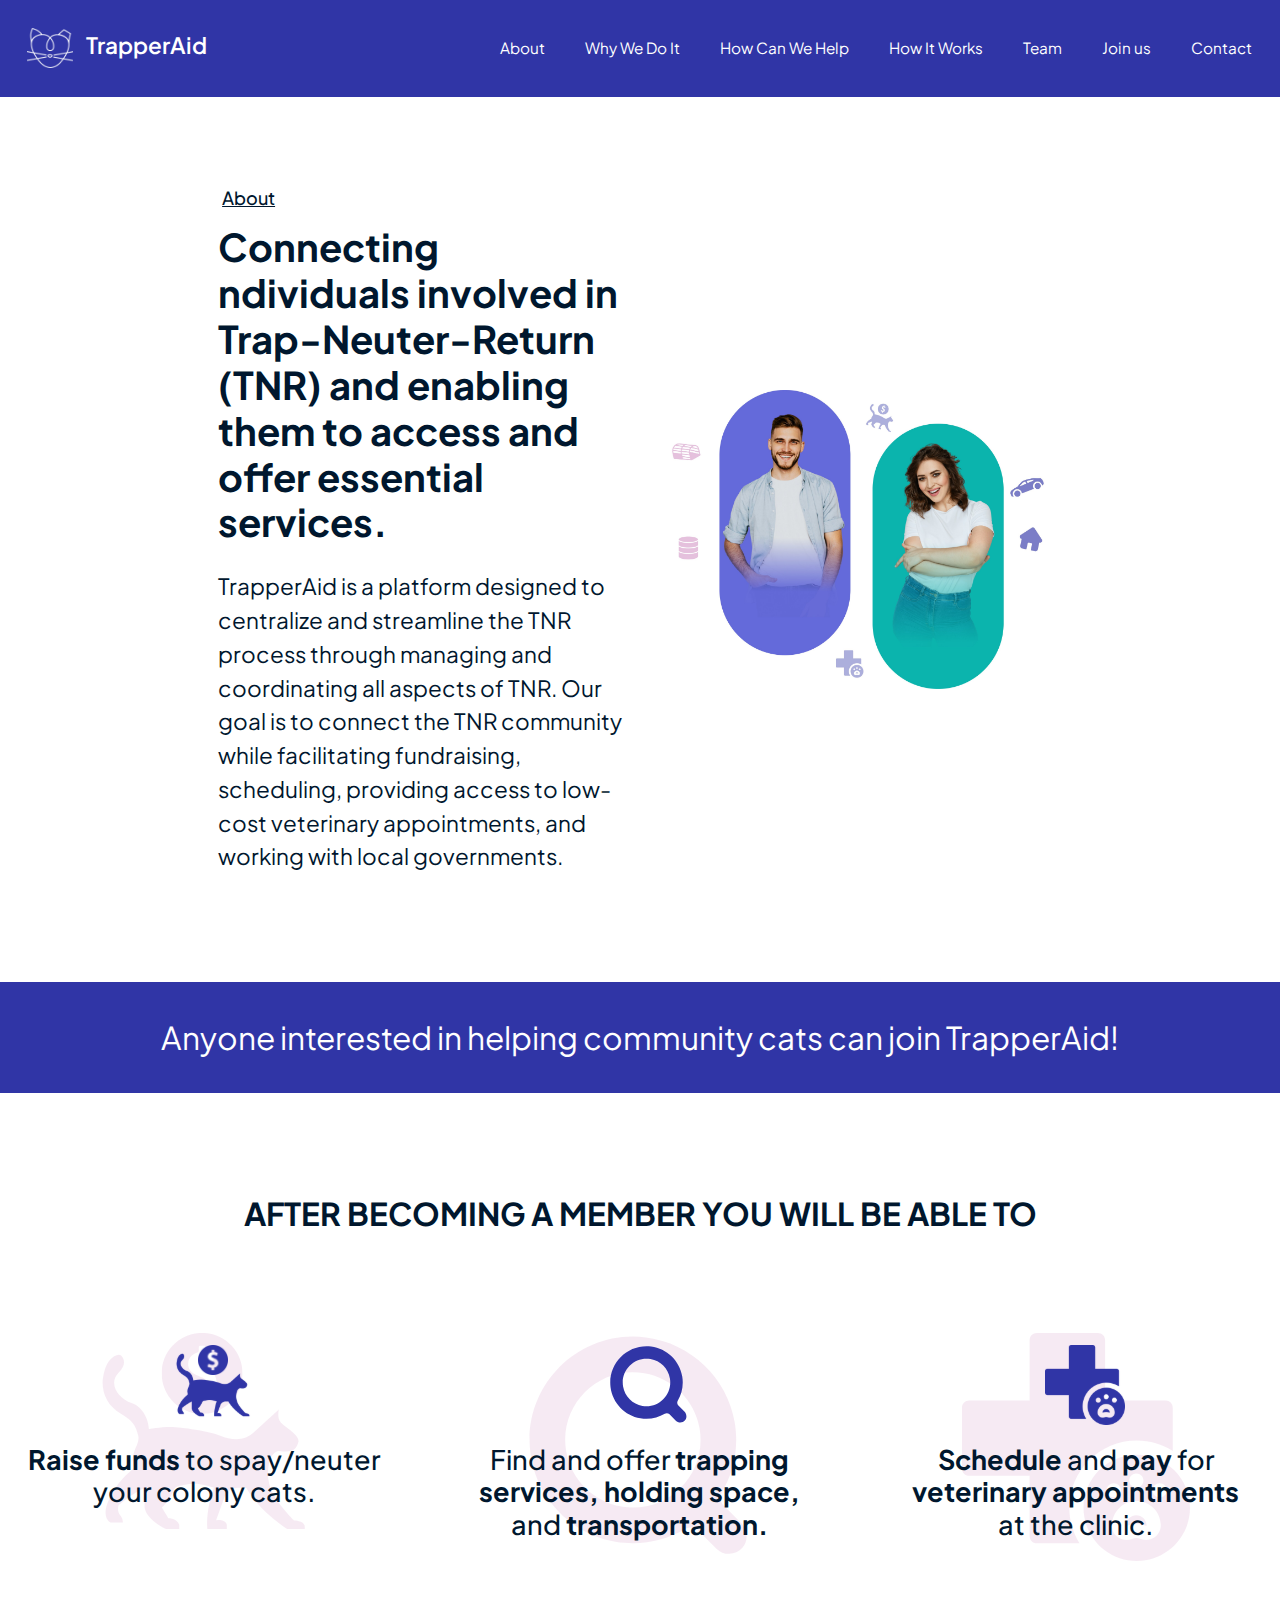
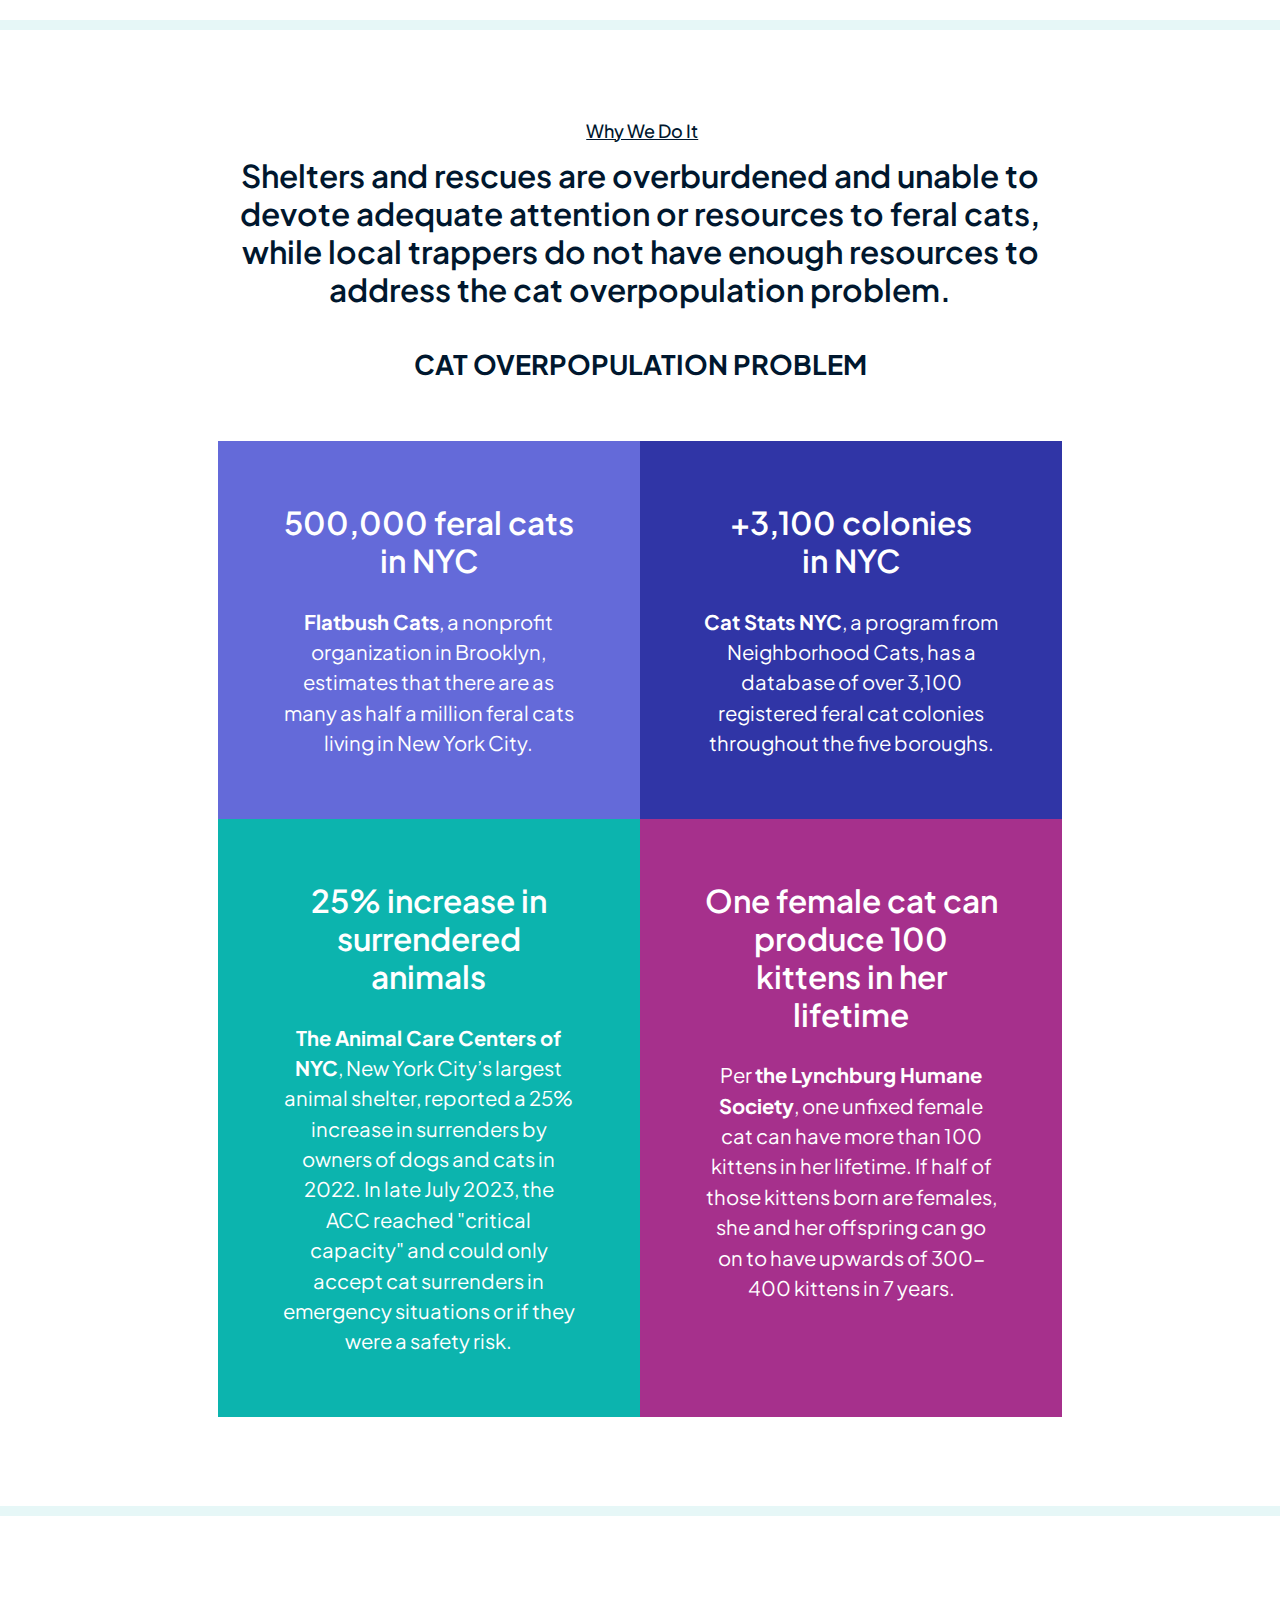
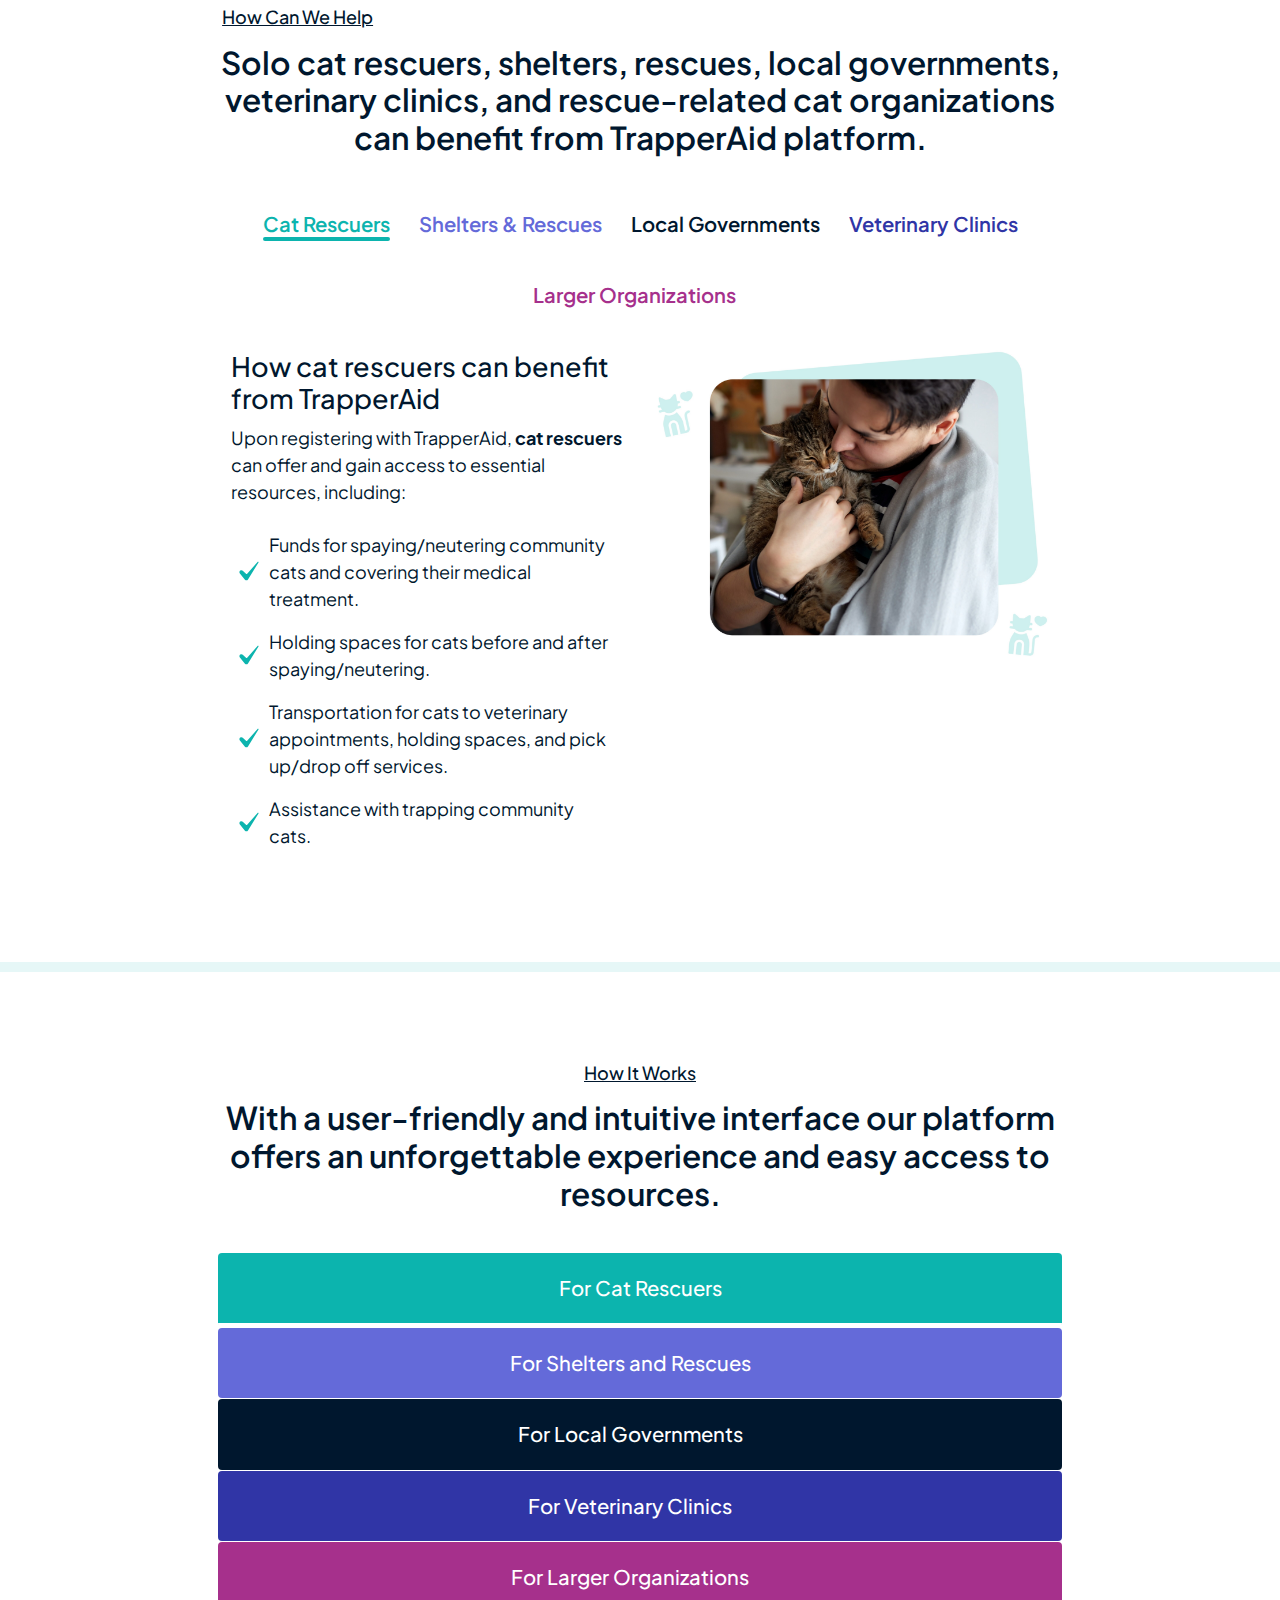
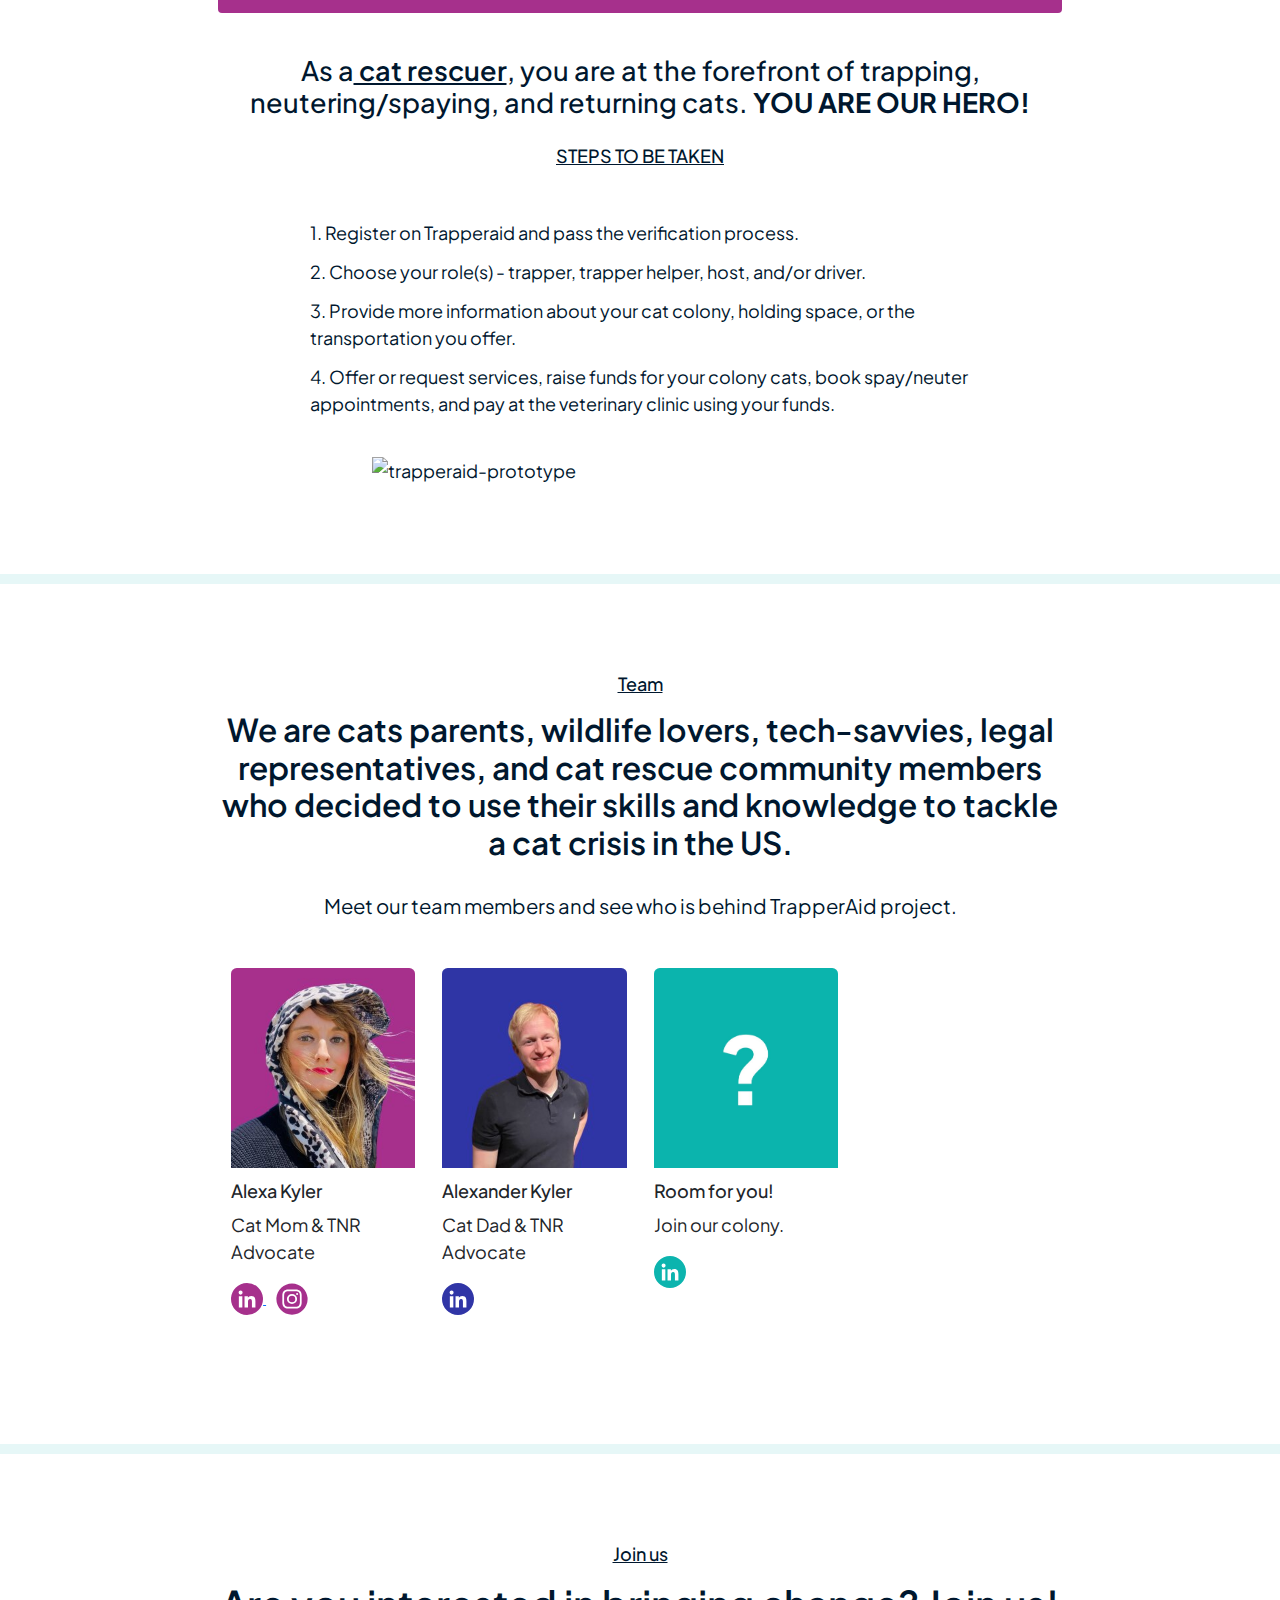
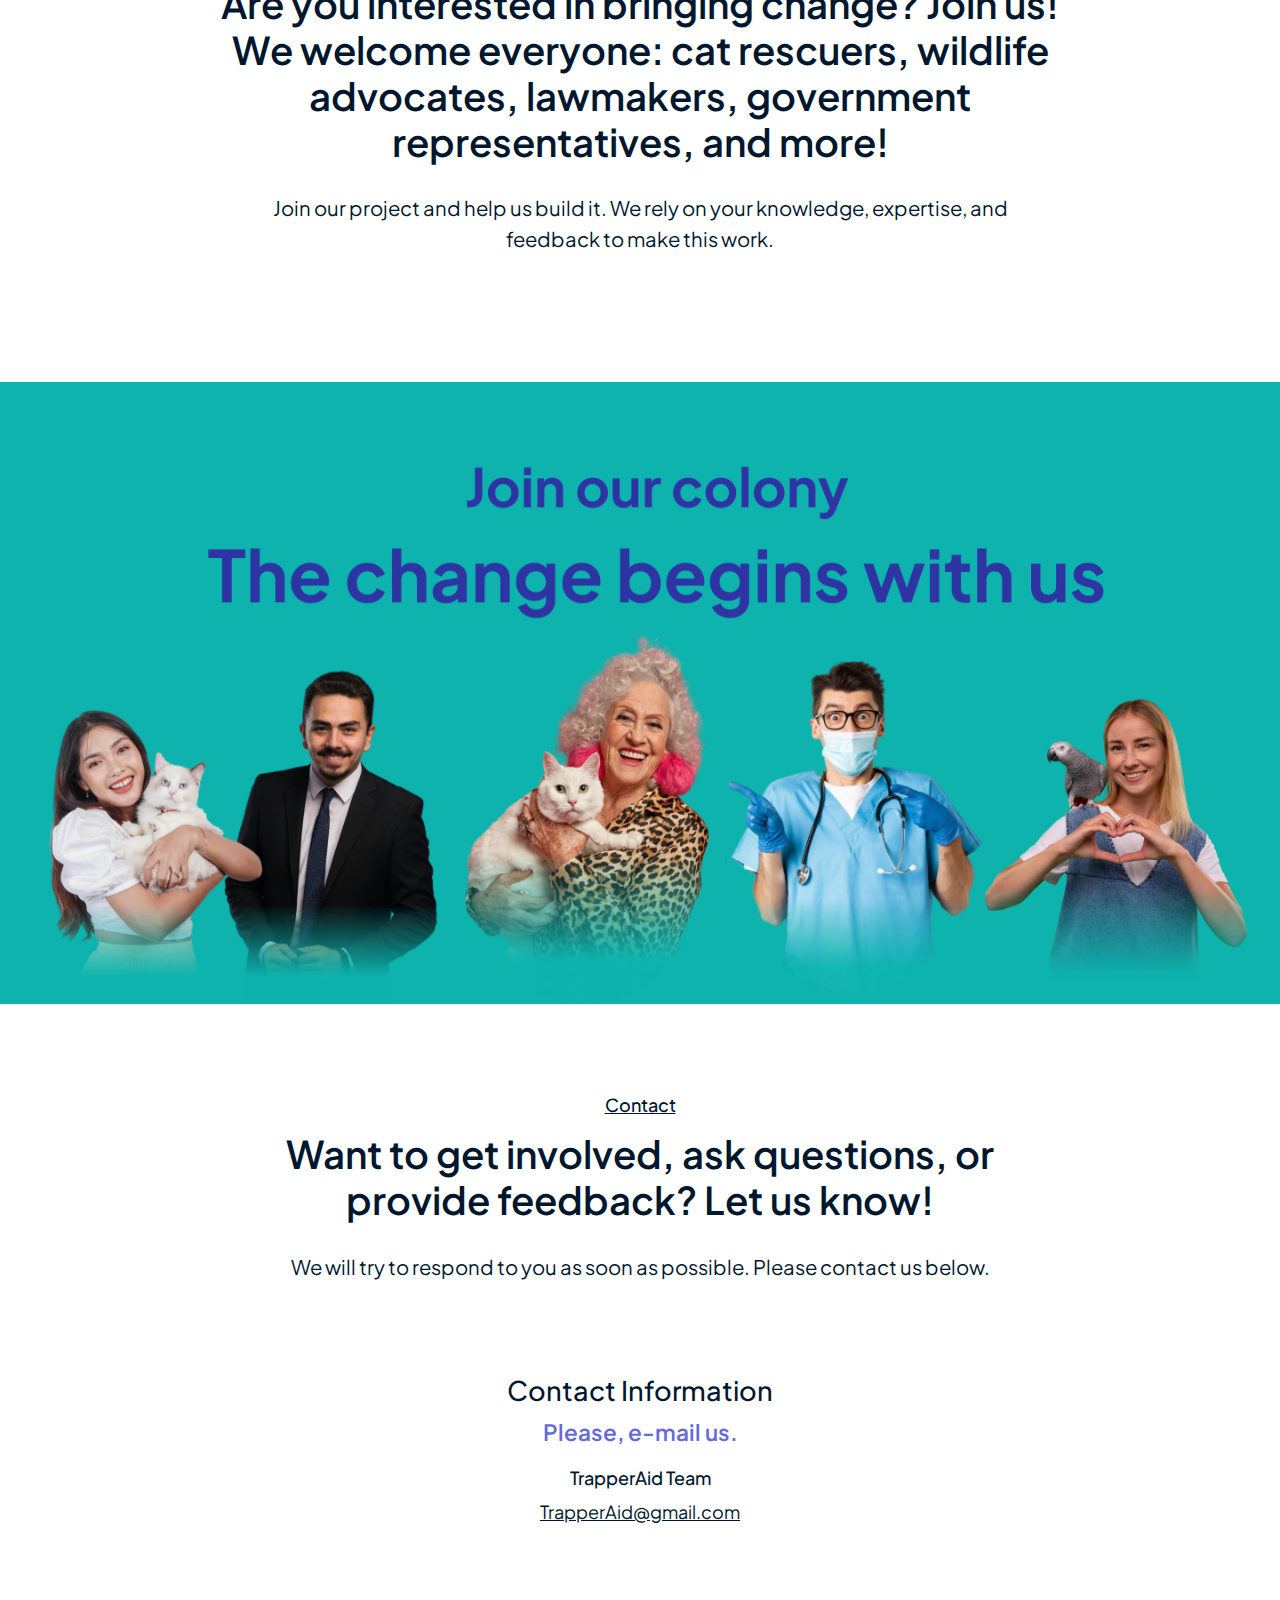
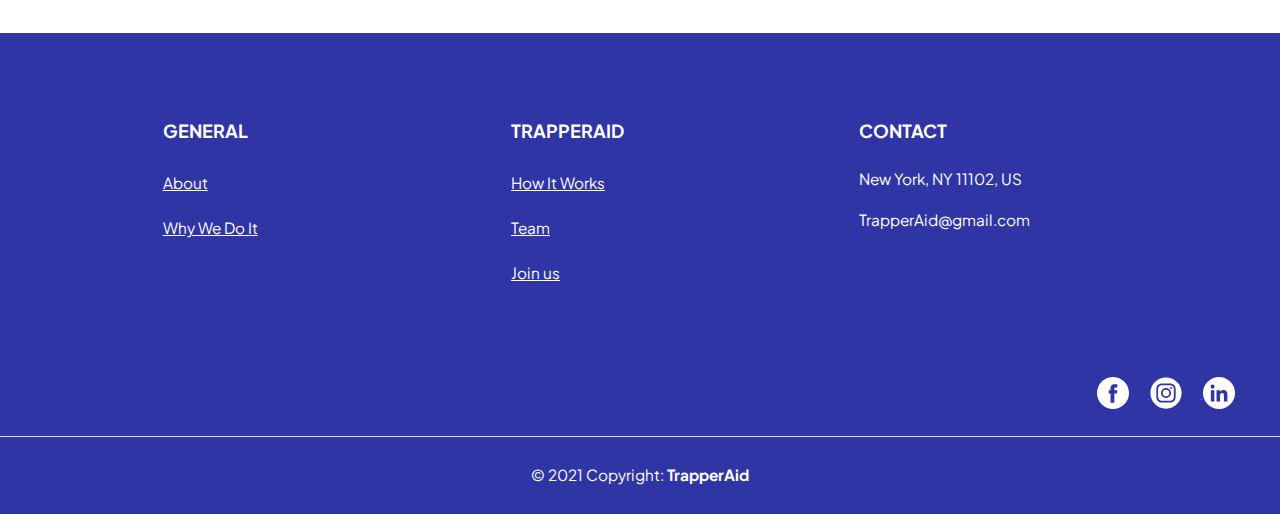
==== index.html @ ed0ba55f "changes to headings, colors, and svg icons for SEO and accessibility purposes" ====
<!doctype html>
<html lang="en">
  <head>
    <!-- Meta Charset -->
    <meta charset="UTF-8">
    <!-- Viewport Meta for Responsive Design -->
    <meta name="viewport" content="width=device-width, initial-scale=1.0">
    <!-- SEO Meta Tags -->
    <meta name="description" content="TrapperAid is a platform that connects TNR (Trap-Neuter-Return) community members—shelters, rescues, cat rescuers, and organizations—offering essential services like fundraising for cat colonies, providing holding spaces, transport, and scheduling low-cost spay/neuter appointments. Join TrapperAid to help reduce cat overpopulation and support community cats in your area.">
    <!-- Example Meta Description -->
    <meta name="description" content="Learn about TNR (Trap-Neuter-Return) efforts, how TrapperAid can prevent feral cat overpopulation, providing access to critical resources: funds, holding spaces, transport, an opportunity to schedule low-cost spay/neuter appointment, connecting all TNR community together.">
    <!-- Author Meta Tag -->
    <meta name="author" content="TrapperAid">
    <!-- Open Graph Tags for Social Media Sharing -->
    <meta property="og:title" content="TrapperAid - Connecting individuals involved in Trap-Neuter-Return(TNR) and enabling them to access and offer essential services.">
    <meta property="og:description" content="TrapperAid platform promotional website">
    <meta property="og:image" content="https://catcrisispossiblesolution.com/trapperaid-logo-name.png">
    <meta property="og:url" content="https://catcrisispossiblesolution.com/">
    <meta property="og:type" content="website">
    <!-- Twitter Card Tags for Social Media -->
    <meta name="twitter:card" content="summary_large_image">
    <meta name="twitter:title" content="TrapperAid">
    <meta name="twitter:description" content="TrapperAid is a platform that connects TNR (Trap-Neuter-Return) community members—shelters, rescues, cat rescuers, and organizations—offering essential services like fundraising for cat colonies, providing holding spaces, transport, and scheduling low-cost spay/neuter appointments. Join TrapperAid to help reduce cat overpopulation and support community cats in your area.">
    <meta name="twitter:image" content="https://catcrisispossiblesolution.com/trapperaid-logo-name.png">
    <meta name="twitter:site" content="@YourTwitterHandle">
    <!-- Canonical URL for SEO -->
    <link rel="canonical" href="https://catcrisispossiblesolution.com">
    <!-- Favicon -->
    <link rel="icon" href="https://example.com/favicon.ico" type="image/x-icon">
    <!-- Title of the Webpage -->
    <title>TrapperAid: fundraising, holding spaces, transport, and low-cost spay/neuter appointments for community cats in your area. </title>
    <!-- Additional SEO enhancements -->
    <meta name="robots" content="index, follow"> <!-- Instruct search engines to index the page -->
    <meta http-equiv="X-UA-Compatible" content="IE=edge"> <!-- Compatibility for Internet Explorer -->
    <link rel="preconnect" href="https://fonts.googleapis.com">
    <link rel="preconnect" href="https://fonts.gstatic.com" crossorigin>
    <link href="https://fonts.googleapis.com/css2?family=Plus+Jakarta+Sans:ital,wght@0,200..800;1,200..800&display=swap" rel="stylesheet">
    <link href="https://cdn.jsdelivr.net/npm/bootstrap@5.3.3/dist/css/bootstrap.min.css" rel="stylesheet" integrity="sha384-QWTKZyjpPEjISv5WaRU9OFeRpok6YctnYmDr5pNlyT2bRjXh0JMhjY6hW+ALEwIH" crossorigin="anonymous">
    <!-- Font Awesome 6 CSS -->
    <link rel="stylesheet" href="https://cdnjs.cloudflare.com/ajax/libs/font-awesome/6.4.0/css/all.min.css" integrity="sha512-7c61L5pUtT6mEaB2eMo4NYlDzLqaRtM/EGgVrWbREI7AaDh4VoH9X2ZpA1hf7H/K7Qtnwop/8HYejVVuFbbM8A==" crossorigin="anonymous" referrerpolicy="no-referrer" />
    <link rel="stylesheet" href="css/styles.css">
    <link rel="stylesheet" href="css/colors.css">
    <!-- Structured Data Markup (Schema.org) for SEO -->
    <script type="application/ld+json">
        {
          "@context": "https://schema.org",
          "@type": "WebPage",
          "name": "TrapperAid",
          "description": "TrapperAid connects members of the TNR (Trap-Neuter-Return) community, including shelters, rescues, and cat rescuers, providing essential resources like fundraising for cat colonies, holding spaces, transport, and scheduling low-cost spay/neuter appointments.",
          "url": "https://catcrisispossiblesolution.com",
          "author": {
            "@type": "Person",
            "name": "Alexa Kyler"
          }
        }
    </script>
    <style>
      /* Hide all content sections by default */
      .content-section {
        display: none;
      }
      /* Show only the active content section */
      .content-section.active {
        display: block;
      }
    </style>
    <style>
      .responsive-img {
        width: 100%; /* Ensure image is responsive */
        height: auto; /* Maintain aspect ratio */
        margin-top: 32px;
      }
      .full-width-img {
      width: 100vw; /* Full width of the viewport */
      height: auto; /* Maintain aspect ratio */
    }
      /* TEAM */
      .card-img-top {
      height: 200px; /* Adjust as needed */
      object-fit: cover; /* Maintain aspect ratio */
    }
      .social-icons a {
      margin-right: 10px;
    }
    .full-width-img {
      width: 100%;
      height: auto;
    }
    .custom-full-width {
      width: 100%;
      max-width: 100%; /* Override Bootstrap's max-width */
      padding-left: 0; /* Optional: Remove left padding */
      padding-right: 0; /* Optional: Remove right padding */
    }
    </style>
  </head>
  <body>
    <!------------------------------------------------------->   
    <!-- NAVIGATION -->
    <nav class="navbar navbar-expand-lg bg-body-tertiary navbar-dark custom-navbar" style="background-color: #e3f2fd;">
      <div class="container-fluid">
        <a class="navbar-brand" href="https://catcrisispossiblesolution.com">
          <img src="images/logo.png" alt="Logo" width="46" height="40" class="d-inline-block align-text-center ms-4 me-2">
          TrapperAid
        </a>
        <button class="navbar-toggler me-3" type="button"style="background-color: none; border: none;" data-bs-toggle="collapse" data-bs-target="#navbarNav" aria-controls="navbarNav" aria-expanded="false" aria-label="Toggle navigation">
          <span class="navbar-toggler-icon"></span>
        </button>
        <div class="collapse navbar-collapse" id="navbarNav">
          <ul class="navbar-nav ms-auto">
            <li class="nav-item">
              <a class="nav-link active"  aria-current="page" href="#section1">About</a>
            </li>
            <li class="nav-item">
              <a class="nav-link" href="#section2">Why We Do It</a>
            </li>
            <li class="nav-item">
              <a class="nav-link" href="#section3">How Can We Help</a>
            </li>
            <li class="nav-item">
              <a class="nav-link" href="#section4">How It Works</a>
            </li>
            <li class="nav-item">
              <a class="nav-link" href="#section5">Team</a>
            </li>
            <li class="nav-item">
              <a class="nav-link" href="#section6">Join us</a>
            </li>
            <li class="nav-item">
              <a class="nav-link" href="#section7">Contact</a>
            </li>
          </ul>
        </div>
      </div>
    </nav>

<!------------------------------------------------------->   
<!-- ABOUT -->
<section id="section1">
  <div class="container-fluid">
    <div class="row">
      <div class="col-md-6">
        <div class="container-about">
          <h2 style="margin-bottom: 16px; text-decoration: underline;" class="ms-1">About</h2> <!-- Changed from p to h2 -->
          <h1>Connecting ndividuals involved in Trap-Neuter-Return (TNR) and enabling them to access and offer essential services.</h1>
          <p class="body-large" style="padding: 16px 0px 0px 0px;">
            TrapperAid is a platform designed to centralize and streamline the TNR process through managing and coordinating all aspects of TNR. Our goal is to connect the TNR community while facilitating fundraising, scheduling, providing access to low-cost veterinary appointments, and working with local governments.
          </p>
        </div>
      </div>
      <!-- column hidden on mobile (screen width < 768px) -->
      <div class="col-md-6 d-flex justify-content-center align-items-center">
        <div class="container">
          <img src="images/hero-4.jpg" class="img-fluid d-none d-md-block" alt="The man and the woman facing forward smiling, on gradient backgrounds blue and green, surrounded by icons - house, trap, car, cross with the paw on it representing veterinary services.">
        </div>
      </div>
    </div>
  </div>

  <!-- slogan -->
  <div class="section" style="background-color: #3035A6;">
    <p style="color: white; text-align: center; font-size: 1.75rem; padding: 32px;">Anyone interested in helping community cats can join TrapperAid!</p>
  </div>

  <div class="container-members">
    <h3 style="text-align: center; margin-top: 20px; font-weight: 700;">AFTER BECOMING A MEMBER YOU WILL BE ABLE TO</h3> <!-- Changed from h4 to h3 -->
  </div>

  <!-- services available to users after joining the platform -->
  <div class="container-features">
    <div class="row">
      <div class="col-sm-4 mb-3 mb-sm-0">
        <div class="card card-feature p-4 text-center">
          <div class="card-body card-body-cat">
            <img src="images/cat-fundraiser-blue.svg" alt="Cat icon with raised tail and dollar sign above its back" width="80" height="80" class="d-inline-block align-text-center ms-3">
            <h4 class="mt-3"><strong>Raise funds</strong> to spay/neuter your colony cats.</h4>
          </div>
        </div>
      </div>
      <div class="col-sm-4">
        <div class="card card-feature p-4 text-center">
          <div class="card-body card-body-search">
            <img src="images/search-blue.svg" alt="Magnifying glass icon" width="80" height="80" class="d-inline-block align-text-center ms-3">
            <h4 class="mt-3">Find and offer <strong>trapping services, holding space,</strong> and <strong>transportation.</strong></h4>
          </div>
        </div>
      </div>
      <div class="col-sm-4">
        <div class="card card-feature p-4 text-center">
          <div class="card-body card-body-vets">
            <img src="images/veterinary-blue.svg" alt="Cross with the paw on it representing veterinary services icon" width="80" height="80" class="d-inline-block align-text-center ms-3">
            <h4 class="mt-3"><strong>Schedule</strong> and<strong> pay</strong> for<strong> veterinary appointments</strong> at the clinic.</h4>
          </div>
        </div>
      </div>
    </div>
  </div>
</section>

  
<!------------------------------------------------------->   
 <!-- WHY WE DO IT -->
<section id="section2">
  <div class="container-fluid" style="border-top: 10px solid #0cb4ae1a; border-bottom: 10px solid #0cb4ae1a;">
    <h2 style="margin-bottom: 16px; text-decoration: underline;" class="ms-1 text-center">Why We Do It</h2> <!-- Changed from h6 to h2 -->
    <h3 style="font-weight: 600;" class="text-center">Shelters and rescues are overburdened and unable to devote adequate attention or resources to feral cats, while local trappers do not have enough resources to address the cat overpopulation problem.</h3> <!-- Changed from h2 to h3 -->
    <h4 style="text-align: center; margin-top: 40px; font-weight: 700;">CAT OVERPOPULATION PROBLEM</h4> <!-- Kept as h4 for emphasis -->
    
    <div class="container-cards">
      <div class="card-group">
        <div class="card">
          <div class="card-body card-body-fact-one" style="padding: 15% 15% 10% 15%;">
            <h3 class="card-title-facts text-center">500,000 feral cats<br>in NYC</h3>
            <p class="body-normal text-center mt-4"><strong>Flatbush Cats</strong>, a nonprofit organization in Brooklyn, estimates that there are as many as half a million feral cats living in New York City.</p>
          </div>
        </div>
        <div class="card">
          <div class="card-body card-body-fact-two" style="padding: 15% 15% 10% 15%;">
            <h3 class="card-title-facts text-center">+3,100 colonies<br>in NYC</h3>
            <p class="body-normal text-center mt-4"><strong>Cat Stats NYC</strong>, a program from Neighborhood Cats, has a database of over 3,100 registered feral cat colonies throughout the five boroughs.</p>
          </div>
        </div>
      </div>
      <div class="card-group">
        <div class="card">
          <div class="card-body card-body-fact-three" style="padding: 15% 15% 10% 15%;">
            <h3 class="card-title-facts text-center">25% increase in<br>surrendered animals</h3>
            <p class="body-normal card-text-fact text-center mt-4"><strong>The Animal Care Centers of NYC</strong>, New York City’s largest animal shelter, reported a 25% increase in surrenders by owners of dogs and cats in 2022. In late July 2023, the ACC reached "critical capacity" and could only accept cat surrenders in emergency situations or if they were a safety risk.</p>
          </div>
        </div>
        <div class="card">
          <div class="card-body card-body-fact-four" style="padding: 15% 15% 10% 15%;">
            <h3 class="card-title-facts text-center">One female cat can produce 100 kittens in her lifetime</h3>
            <p class="body-normal text-center mt-4">Per <strong>the Lynchburg Humane Society</strong>, one unfixed female cat can have more than 100 kittens in her lifetime. If half of those kittens born are females, she and her offspring can go on to have upwards of 300-400 kittens in 7 years.</p>
          </div>
        </div>
      </div>
    </div>
  </div>
</section>

<!------------------------------------------------------->    
<!-- HOW CAN WE HELP -->
<section id="section3">
  <div class="container-fluid bg-white">
    <h2 class="ms-1" style="margin-bottom: 16px; text-decoration: underline;">How Can We Help</h2>
    <h3 class="text-center" style="font-weight: 600;">Solo cat rescuers, shelters, rescues, local governments, veterinary clinics, and rescue-related cat organizations can benefit from TrapperAid platform.</h3>
    
    <!--breadcrumb navigation-->
    <nav aria-label="breadcrumb" style="margin-top: 32px;">
      <div id="breadcrumb-horizontal">
        <ul class="breadcrumb breadcrumb-horizontal d-flex justify-content-center">
          <li class="breadcrumb-item breadcrumb-item-one body-normal"><a href="#" data-target="one" class="breadcrumb-link">Cat Rescuers</a></li>
          <li class="breadcrumb-item breadcrumb-item-two body-normal"><a href="#" data-target="two" class="breadcrumb-link">Shelters & Rescues</a></li>
          <li class="breadcrumb-item breadcrumb-item-three body-normal"><a href="#" data-target="three" class="breadcrumb-link">Local Governments</a></li>
          <li class="breadcrumb-item breadcrumb-item-four body-normal"><a href="#" data-target="four" class="breadcrumb-link">Veterinary Clinics</a></li>
          <li class="breadcrumb-item breadcrumb-item-five body-normal"><a href="#" data-target="five" class="breadcrumb-link">Larger Organizations</a></li>
        </ul>
      </div>
    </nav>
    
    <!-- content section -->
    <!-- Cat Rescuers Content -->
    <div id="one" class="content-section active">
      <div class="container">
        <div class="row">
          <!-- first column -->
          <div class="col-md-6 col-help">
            <h4>How cat rescuers can benefit from TrapperAid</h4>
            <p>Upon registering with TrapperAid,<strong> cat rescuers</strong> can offer and gain access to essential resources, including:</p>
            <ul class="icon-list icon-list-one">
              <li class="body-small">Funds for spaying/neutering community cats and covering their medical treatment.</li>
              <li class="body-small">Holding spaces for cats before and after spaying/neutering.</li>
              <li class="body-small">Transportation for cats to veterinary appointments, holding spaces, and pick up/drop off services.</li>
              <li class="body-small">Assistance with trapping community cats.</li>
            </ul>
          </div>
          <!-- second column -->
          <div class="col-md-6">
            <img src="images/catrescuer-new.jpg" class="img-fluid img-fluid-help" alt="A man holding a cat while looking at it, surrounded by cat icons.">
          </div>
        </div>
      </div>
    </div>
 
    <!-- Shelters/Rescues Content -->
    <div id="two" class="content-section">
      <div class="container">
        <div class="row">
          <!-- first column -->
          <div class="col-md-6 col-help">
            <h4>How shelters and rescues can benefit from TrapperAid</h4>
            <p>TrapperAid can reduce the cat population and ease the burden of <strong>shelters and rescues.</strong></p>
            <ul class="icon-list icon-list-two">
              <li class="body-small">Resource allocation: TrapperAid provides a list of available trappers, transportation options, and holding spaces, streamlining collaboration among the community.</li>
              <li class="body-small">Service scheduling: Use the platform to schedule TNR services at vet clinics and coordinate with volunteers for trapping, transport, and aftercare.</li>
              <li class="body-small">Data tracking: Record when, where, and what TNR services are being used to assess rescue allocation and support funding allocation.</li>
            </ul>
          </div>
          <!-- second column -->
          <div class="col-md-6">
            <img src="images/shelters-new.jpg" class="img-fluid img-fluid-help" alt="A family in a shelter holding a cat, surrounded by heart icons with dog and cat images.">
          </div>
        </div>
      </div>
    </div>

    <!-- Local Governments Content -->
    <div id="three" class="content-section">
      <div class="container">
        <div class="row">
          <!-- first column -->
          <div class="col-md-6 col-help">
            <h4>How local governments can utilize TrapperAid</h4>
            <p>TrapperAid can deliver data to <strong>local governments</strong> that evaluates where and how to allocate resources effectively.</p>
            <ul class="icon-list icon-list-three">
              <li class="body-small">Data-driven decision making: Use the platform’s centralized data to make informed decisions on resource allocation, public health strategies, and budget planning.</li>
              <li class="body-small">Monitoring and reporting: Access reports that outline TNR activities, costs, and impact to ensure city resources are utilized effectively.</li>
              <li class="body-small">Collaboration and partnerships: Work with TNR organizations, vet clinics, and community members to enhance TNR efforts and address the feral cat population crisis.</li>
            </ul>
          </div>
          <!-- second column -->
          <div class="col-md-6">
            <img src="images/governments-new.jpg" class="img-fluid img-fluid-help" alt="Government building with the American flag in front, surrounded by icons of government buildings.">
          </div>
        </div>
      </div>
    </div>

    <!-- Vet Clinics -->
    <div id="four" class="content-section">
      <div class="container">
        <div class="row">
          <!-- first column -->
          <div class="col-md-6 col-help">
            <h4>How veterinary clinics can benefit from TrapperAid</h4>
            <p>Register with TrapperAid as a <strong>veterinary clinic</strong> to facilitate your scheduling process and receive potential tax breaks.</p>
            <ul class="icon-list icon-list-four">
              <li class="body-small">Veterinary clinics can register their services on the platform, listing discounted TNR services.</li>
              <li class="body-small">Receive service requests directly through the platform, streamlining the scheduling process.</li>
              <li class="body-small">Potential tax incentives or subsidies for clinics joining the standardized pricing model, expanding the availability of discounted TNR services.</li>
            </ul>
          </div>
          <!-- second column -->
          <div class="col-md-6">
            <img src="images/vetsclinics-new.jpg" class="img-fluid img-fluid-help" alt="A woman vet checking a cat on the table while the family watches, surrounded by paw and cross icons.">
          </div>
        </div>
      </div>
    </div>

    <!-- Large Organizations -->   
    <div id="five" class="content-section">
      <div class="container">
        <div class="row">
          <!-- first column -->
          <div class="col-md-6 col-help">
            <h4>Join TrapperAid: a call to larger non-profit organizations</h4>
            <p>TrapperAid invites <strong>larger non-profit organizations</strong> and companies to join our efforts in tackling the cat crisis in NYC.</p>
            <ul class="icon-list icon-list-five">
              <li class="body-small">Data sharing and integration: Contribute to a centralized database with registered colonies, ongoing TNR activities, and service gaps.</li>
              <li class="body-small">Education and training: Provide resources and training for new TNR-certified individuals through the platform.</li>
              <li class="body-small">Collaborative initiatives: Partner with other organizations to identify high-priority areas for TNR efforts and allocate resources effectively.</li>
            </ul>
          </div>
          <!-- second column -->
          <div class="col-md-6">
            <img src="images/largeorgs-new.jpg" class="img-fluid img-fluid-help" alt="A group of smiling volunteers standing together, surrounded by heart and hand icons.">
          </div>
        </div>
      </div>   
    </div>
  </div>
</section>

<!------------------------------------------------------->  
<!-- HOW IT WORKS -->
<section id="section4">
  <div class="container-fluid" style="border-top: 10px solid #0cb4ae1a; border-bottom: 10px solid #0cb4ae1a;">
    <!-- headings -->
    <div class="heading-container">
      <h2 style="margin-bottom: 16px; text-decoration: underline;" class="text-center">How It Works</h2>
      <h3 class="text-center" style="font-weight: 600; margin-bottom: 40px;">With a user-friendly and intuitive interface our platform offers an unforgettable experience and easy access to resources.</h3>
    </div>
    <!-- two columns container -->
    <div class="row">
      <!-- first column: vertical breadcrumbs -->
      <div class="col-md-12">
        <div id="breadcrumb-vertical">
          <div class="breadcrumb-container" style="margin-bottom: 40px;">
            <nav class="breadcrumb-vertical d-flex flex-column text-center" aria-label="breadcrumb">
              <a class="breadcrumb-item breadcrumb-item-forone text-white active" style="font-size: 1.125rem" href="#" aria-current="page" data-content="forone">For Cat Rescuers</a>
              <a class="breadcrumb-item breadcrumb-item-fortwo text-white" style="font-size: 1.125rem" href="#" data-content="fortwo">For Shelters and Rescues</a>
              <a class="breadcrumb-item breadcrumb-item-forthree text-white" style="font-size: 1.125rem" href="#" data-content="forthree">For Local Governments</a>
              <a class="breadcrumb-item breadcrumb-item-forfour text-white" style="font-size: 1.125rem" href="#" data-content="forfour">For Veterinary Clinics</a>
              <a class="breadcrumb-item breadcrumb-item-forfive text-white" style="font-size: 1.125rem" href="#" data-content="forfive">For Larger Organizations</a>
            </nav>
          </div>
        </div>
      </div>
      <!-- second column: content area -->
      <div class="column-breadcrumbs-vertical col-md-12 mx-auto" style="margin-top: 0px">
        <div class="content-area" id="content-area">
          <!-- Content will be updated dynamically -->
        </div>
      </div>
    </div>
  </div>
</section>

<!------------------------------------------------------->    
<!-- TEAM -->
<section id="section5">
  <div class="container-fluid" style="border-bottom: 10px solid #0cb4ae1a;">
    <!-- top section -->
    <div class="text-center mb-4">
      <h2 style="margin-bottom: 16px; text-decoration: underline;">Team</h2>
      <h3 style="font-weight: 600;">We are cats parents, wildlife lovers, tech-savvies, legal representatives, and cat rescue community members who decided to use their skills and knowledge to tackle a cat crisis in the US. </h3>
      <p class="body-normal" style="padding: 20px;">Meet our team members and see who is behind TrapperAid project.</p>
    </div>
    <!-- cards sections -->
    <div class="container">
      <div class="row">
        <!-- ALEXA -->
        <div class="col-md-3 mb-4">
          <div class="card">
            <img src="images/alexa.jpg" class="card-img-top" alt="Alexa Kyler - a headshot of a woman.">
            <div class="card-body">
              <h5 class="card-title">Alexa Kyler</h5>
              <p class="body-small">Cat Mom & TNR Advocate</p>
              <div class="social-icons">
                <a href="https://www.linkedin.com/in/aleksandra-slomska-1039681b3/" target="_blank" aria-label="LinkedIn">
                  <img src="images/linkedin-pink.svg" height="32px" width="32px" class="img-fluid img-fluid-social" alt="Responsive Image">
                </a>
                <a href="https://www.instagram.com/kion.the.lion.king/" target="_blank" aria-label="Instagram">
                  <img src="images/instagram-pink.svg" height="32px" width="32px" class="img-fluid img-fluid-social" alt="Responsive Image">
                </a>
              </div>
            </div>
          </div>
        </div>
        <!-- ALEX -->
        <div class="col-md-3 mb-4">
          <div class="card">
            <img src="images/alex2.jpg" class="card-img-top" alt="Image 3">
            <div class="card-body">
              <h5 class="card-title">Alexander Kyler</h5>
              <p class="body-small">Cat Dad & TNR Advocate</p>
              <div class="social-icons">
                <a href="https://www.linkedin.com" target="_blank" aria-label="LinkedIn">
                  <img src="images/linkedin-blue.svg" height="32px" width="32px" class="img-fluid img-fluid-social" alt="Alexander Kyler - a headshot of a man in his thirties">
                </a>
              </div>
            </div>
          </div>
        </div>
        <!-- ROOM FOR YOU -->
        <div class="col-md-3 mb-4">
          <div class="card">
            <img src="images/room-for-you.jpg" class="card-img-top" alt="Image 4">
            <div class="card-body">
              <h5 class="card-title">Room for you!</h5>
              <p class="body-small">Join our colony.</p>
              <div class="social-icons">
                <a href="https://www.linkedin.com" target="_blank" aria-label="LinkedIn">
                  <img src="images/linkedin-aqua.svg" height="32px" width="32px" class="img-fluid img-fluid-social" alt="A question mark">
                </a>
              </div>
            </div>
          </div>
        </div>
      </div>
    </div>
  </div>
</section>
   
<!------------------------------------------------------->     
<!-- JOIN US -->
<section id="section6">
  <div class="container-fluid">
    <!-- first row: text section -->
    <div class="row">
      <div class="col-12 text-center">
        <h2 style="margin-bottom: 16px; text-decoration: underline;">Join us</h2>
        <h1 style="font-weight: 600;">Are you interested in bringing change? Join us! We welcome everyone: cat rescuers, wildlife advocates, lawmakers, government representatives, and more!</h1>
        <p class="body-normal" style="padding: 20px;">Join our project and help us build it. We rely on your knowledge, expertise, and feedback to make this work.</p>
      </div>
    </div>
  </div>
  <!-- responsive full-width image -->
  <img src="images/our-colony-min.jpg" class="img-fluid" alt="Join Our Colony - people standing together - girl with a cat, lawyer, woman with a parrot, crazy cat lady, and a vet">
</section>


<!------------------------------------------------------->    
<!-- CONTACT -->
<section id="section7">
  <div class="container-fluid">
    <!-- first row -->
    <div class="row">
      <div class="col-12 text-center">
        <h2 style="margin-bottom: 16px; text-decoration: underline;">Contact</h2>
        <h1 style="font-weight: 600">Want to get involved, ask questions, or provide feedback? Let us know! </h1>
        <p class="body-normal" style="padding: 20px;">We will try to respond to you as soon as possible. Please contact us below.</p>
      </div>
    </div>
    <!-- new section -->
    <section class="mt-5">
      <div class="row">
        <div class="col-12">
          <h4 style="text-align: center;">Contact Information</h4>
          <p class="body-large" style="color: #646AD9; font-weight: 600; text-align: center; text-decoration: none;">Please, e-mail us.</p>
          <h5 style="text-align: center; text-decoration: none;">TrapperAid Team</h5>
          <p href="mailto:example@example.com" class="body normal" style="text-align: center; text-decoration: underline;">TrapperAid@gmail.com</p>
        </div>
      </div>
    </section>
  </div>
</section>

<!------------------------------------------------------->  
<!-- Footer -->
<footer class="text-center text-lg-start bg-body-tertiary">
  <!-- section: links  -->
  <section class="" style="padding: 0px 20px; background-color: #3035A6; padding: 20px;">
    <div class="container text-center text-md-start mt-5">
      <!-- grid row -->
      <div class="row mt-3">
        <!-- grid column -->
        <div class="col-md-2 col-lg-2 col-xl-2 mx-auto mb-4" style="margin-top: 13px;">
          <!-- links -->
          <h5 class="text-uppercase fw-bold mb-4">
            General
          </h5>
          <p>
            <a href="#section1" class="body-normal text-white">About</a>
          </p>
          <p>
            <a href="#section2" class="body-normal text-white">Why We Do It</a>
          </p>
        </div>
        <!-- grid column -->
        <div class="col-md-3 col-lg-2 col-xl-2 mx-auto mb-4">
          <!-- links -->
          <h5 class="text-uppercase fw-bold mb-4" style="margin-top: 13px;">
            TrapperAid
          </h5>
          <p>
            <a href="#section3" class="body-normal text-white">How It Works</a>
          </p>
          <p>
            <a href="#section4" class="body-normal text-white">Team</a>
          </p>
          <p>
            <a href="#section5" class="body-normal text-white">Join us</a>
          </p>
        </div>
        <!-- grid column -->
        <div class="col-md-4 col-lg-3 col-xl-3 mx-auto mb-md-0 mb-4">
          <!-- links -->
          <h5 class="text-uppercase fw-bold mb-4" style="margin-top: 13px;">Contact</h5>
          <p class="body-normal text-white">New York, NY 11102, US</p>
          <p class="body-normal text-white">
            TrapperAid@gmail.com
          </p>
        </div>
      </div>
    </div>
  </section>
  <!-- section: social media -->
  <section class="d-flex justify-content-center justify-content-lg-between p-4 border-bottom" style="background-color: #3035A6;">
    <!-- left -->
    <div class="me-5 d-none d-lg-block">
      <span class="" style="margin-left: 16px; color: #3035A6;">Follow us</span>
    </div> 
    <!-- right -->
    <div>
      <a href="https://www.facebook.com/TrapperAid" target="_blank" aria-label="Facebook">
        <img src="images/facebook-white.svg" height="32px" width="32px" class="img-fluid img-fluid-social me-3" alt="Responsive Image">
      </a>
      <a href="https://www.instagram.com/trapperaid/" target="_blank" aria-label="Instagram">
        <img src="images/instagram-white.svg" height="32px" width="32px" class="img-fluid img-fluid-social me-3" alt="Responsive Image">
      </a>
      <a href="https://www.linkedin.com/company/trapperaid/?viewAsMember=true" target="_blank" aria-label="LinkedIn">
        <img src="images/linkedin-white.svg" height="32px" width="32px" class="img-fluid img-fluid-social me-3" alt="Responsive Image">
      </a>
    </div>
  </section>
  <!-- copyright -->
  <div class="text-center p-4 text-white" style="background-color: #3035A6;">
    © 2021 Copyright:
    <a class="text-reset fw-bold" href="https://catcrisispossiblesolution.com/">TrapperAid</a>
  </div>
</footer>
</body>

<!-----------------  JAVASCRIPT  ------------------------>    
<!-- Bootstrap 5 JS and Popper.js -->
<script src="https://cdn.jsdelivr.net/npm/bootstrap@5.3.3/dist/js/bootstrap.bundle.min.js" integrity="sha384-YvpcrYf0tY3lHB60NNkmXc5s9fDVZLESaAA55NDzOxhy9GkcIdslK1eN7N6jIeHz" crossorigin="anonymous"></script>

<!-- BREADCRUMBS HORIZONTAL -->
<script>
// Select all breadcrumb links
const breadcrumbLinks = document.querySelectorAll('#breadcrumb-horizontal .breadcrumb-link');

// Function to show content based on clicked breadcrumb
breadcrumbLinks.forEach(link => {
  link.addEventListener('click', function (event) {
    event.preventDefault(); // Prevent default anchor click behavior

    // Get target content section
    const target = this.getAttribute('data-target');
    const targetContent = document.getElementById(target);

    // Hide all content sections
    document.querySelectorAll('.content-section').forEach(section => {
      section.classList.remove('active');
    });

    // Show the target content section
    targetContent.classList.add('active');
  });
});

// breadcrumbs links colors 
document.addEventListener("DOMContentLoaded", function () {
  // Select all breadcrumb links
  const breadcrumbLinks = document.querySelectorAll('#breadcrumb-horizontal .breadcrumb-link');

  // Function to handle click on each breadcrumb link
  breadcrumbLinks.forEach(link => {
    link.addEventListener('click', function (event) {
      event.preventDefault(); // Prevent default link behavior

      // Remove active class from all links
      breadcrumbLinks.forEach(link => {
        link.classList.remove('active');
      });

      // Add active class to the clicked link
      this.classList.add('active');

      // Get the color from the data attribute and set it as the text color
      const color = this.getAttribute('data-color');
      this.style.color = color;
    });
  });
      // Set the first breadcrumb link as active by default
      const firstLink = breadcrumbLinks[0];
      if (firstLink) {
      firstLink.classList.add('active');
      firstLink.style.color = firstLink.getAttribute('data-color');
   }
});
</script>

<!-- BREADCRUMBS VERTICAL -->
<script>
  document.addEventListener("DOMContentLoaded", function () {
    const breadcrumbLinks = document.querySelectorAll('#breadcrumb-vertical .breadcrumb-item');
    const contentArea = document.getElementById('content-area');

    // function to update content
    function updateContent(contentId) {
      // Example content changes based on data-content
      let htmlContent = '';
      if (contentId === 'forone') {
        htmlContent = `
          <h4 style="text-align: center;">As a<span style="text-decoration: underline; font-weight: 600;"> cat rescuer</span>, you are at the forefront of trapping, neutering/spaying, and returning cats. <span style="font-weight: 700;">YOU ARE OUR HERO!</span></h4>
           <div class="container mt-4">
           <div class="row">
           <!-- first column -->
           <div class="col-md-10 mx-auto">
           <h6 style="text-align: center;">STEPS TO BE TAKEN</h6>
           <ul style="margin-top: 32px;">
           <li class="body-small" style="margin-top: 12px;">1. Register on Trapperaid and pass the verification process.</li>
           <li class="body-small" style="margin-top: 12px;">2. Choose your role(s) - trapper, trapper helper, host, and/or driver.</li>
           <li class="body-small" style="margin-top: 12px;">3. Provide more information about your cat colony, holding space, or the transportation you offer.</li>
           <li class="body-small" style="margin-top: 12px;">4. Offer or request services, raise funds for your colony cats, book spay/neuter appointments, and pay at the veterinary clinic using your funds.</li>
          </ul>
         </div>
         <!-- second column -->
        <div class="col-md-8 mx-auto" style="margin-top: 0px;">
         <img src="images/for-cat-rescuers-min.jpg" alt="trapperaid-prototype" class="responsive-img">
        </div>
      </div>
     </div>
        `;
      } else if (contentId === 'fortwo') {
        htmlContent = `
         <h4 style="text-align: center;">As a<span style="text-decoration: underline; font-weight: 600;"> shelter/rescue</span> you have limited resources and space. You need a help and assistance to make your mission work. </h4>
           <div class="container mt-4">
           <div class="row">
             <!-- First Column -->
          <div class="col-md-10 mx-auto">
          <h6 style="text-align: center">STEPS TO BE TAKEN</h6>
          <ul style="margin-top: 32px;">
          <li class="body-small" style="margin-top: 12px;">1. We will register your shelter/rescue on the platform and guide you on how to list resources, schedule services, and manage volunteers.</li>
          <li class="body-small" style="margin-top: 12px;">2. We will provide you training sessions on using the platform for coordination and data entry.</li>
          <li class="body-small" style="margin-top: 12px;">3. Start using our services! Raise funds, book a holding place or a transport, schedule appointments, and pay at the veterinary clinics for spay/neuter services and unexpected medial issues.</li>
        </ul>
      </div>
     <!-- second column -->
      <div class="col-md-8 mx-auto">
        <img src="images/for-rescues-min.jpg" alt="trapperaid prototype" class="responsive-img">
      </div>
    </div>
  </div>        
        `;
      } else if (contentId === 'forthree') {
        htmlContent = `
           <h4 style="text-align: center">As a<span style="text-decoration: underline; font-weight: 600;"> local government</span>, you will get data that will help assist in allocating funds and addressing the cat overpopulation crisis in your jurisdiction. </h4>
           <div class="container mt-4">
           <div class="row">
           <!-- first column -->
           <div class="col-md-10 mx-auto">
           <h6 style="text-align: center;">STEPS TO BE TAKEN</h6>
           <ul style="margin-top: 32px;">
           <li class="body-small" style="margin-top: 12px;">1. We will register city and public health officials on the platform and provide access to dashboards, data visualization tools, and reporting features. </li>
           <li class="body-small" style="margin-top: 12px;">2. We will train your officials on interpreting public health data, managing alerts, coordinating  with TNR providers, and using resource allocation tools. </li>
           <li class="body-small" style="margin-top: 12px;">3. We will start collecting and analyzing health-related data to monitor disease outbreaks, optimize resource distribution, and guide public health measures to enhance public health and safety outcomes. </li>
          </ul>
         </div>
         <!-- second column -->
        <div class="col-md-8 mx-auto">
         <img src="images/for-local-governments-min.jpg" alt="trapperaid-prototype" class="responsive-img">
        </div>
      </div>
     </div>     
        `;
      } else if (contentId === 'forfour') {
        htmlContent = `
       <h4 style="text-align: center">As a<span style="text-decoration: underline; font-weight: 600;"> veterinary clinic</span> you will get data that will help assist in optimizing scheduling and resources and addressing the cat overpopulation crisis in your jurisdiction.</h4>
           <div class="container mt-4">
           <div class="row">
             <!-- First Column -->
          <div class="col-md-10 mx-auto">
          <h6 style="text-align: center">STEPS TO BE TAKEN</h6>
          <ul style="margin-top: 32px;">
          <li class="body-small" style="margin-top: 12px;">1. We will register your veterinary clinic on the platform and help you list services, set pricing, and understand platform incentives.</li>
          <li class="body-small" style="margin-top: 12px;">2. We will provide sessions to show your vets how to manage appointments, integrate our platform with existing systems, and report data.</li>
          <li class="body-small" style="margin-top: 12px;">3. We will collect data on TNR services provided by your clinic to track your impact and prove that you qualify for incentives.</li>
        </ul>
      </div>
     <!-- second column -->
      <div class="col-md-8 mx-auto">
        <img src="images/for-veterinary-clinics-min.jpg" alt="trapperaid-prototype" class="responsive-img">
      </div>
    </div>
  </div>        
        `;
      } else if (contentId === 'forfive') {
        htmlContent = `
          <h4 style="text-align: center">As a<span style="text-decoration: underline; font-weight: 600;"> larger organization</span> you will get data  get data that will help you allocate your funds effectively and address the cat overpopulation crisis in your jurisdiction.</h4>
           <div class="container mt-4">
           <div class="row">
             <!-- First Column -->
          <div class="col-md-10 mx-auto">
          <h6 style="text-align: center">STEPS TO BE TAKEN</h6>
          <ul style="margin-top: 32px;">
          <li class="body-small" style="margin-top: 12px;">1. We will register your organization on the platform and integrate your management systems into ours.</li>
          <li class="body-small" style="margin-top: 12px;">2. We will provide you training on data integration and coordination tools.</li>
          <li class="body-small" style="margin-top: 12px;">3. We will monitor your data and adjust strategies as needed making sure your information is secure, easily accessible to you, and well-maintained.</li>
        </ul>
      </div>
     <!-- second column -->
      <div class="col-md-8 mx-auto">
        <img src="images/for-larger-organizations-min.jpg" alt="trapperaid-prototype" class="responsive-img">
      </div>
    </div>
  </div>        
        `;      
      }
      contentArea.innerHTML = htmlContent;
    }

 // Add event listeners to breadcrumb links
 breadcrumbLinks.forEach(link => {
      link.addEventListener('click', function (event) {
        event.preventDefault();

        // Remove active class from all breadcrumb links
        breadcrumbLinks.forEach(link => link.classList.remove('active'));

        // Add active class to the clicked link
        this.classList.add('active');

        // Update content based on data-content attribute
        const contentId = this.getAttribute('data-content');
        updateContent(contentId);
      });
    });

    // set default content by simulating a click on the first breadcrumb item
    updateContent('forone');
  });
</script>
  </body>
</html>
---- css/styles.css ----
/************************** GLOBALS ***************************/

html {
  padding: 0;
  margin: 0;
  font-size: 18px; /* default for larger screens */
}

body {
  background-color: #ffffff;
  font-family: 'Plus Jakarta Sans';
  color: var(--dark-blue);
}

.container-fluid {
  padding: 7% 17% 7% 17%;
  background-color: var(--white);
}

.container-members {
  padding: 5% 5% 5% 5%;
}

.container-features {
  margin-bottom: 32px;
}

/* headings */

h1 {
  color: var(--dark-blue);
  font-size: 2.125rem;
  font-weight: 700;
}

h2 {
  color: var(--dark-blue);
  font-size: 1rem;
}

h3 {
  color: var(--dark-blue);
  font-size: 1.75rem; /* 1.5 */
}

h4 {
  color: var(--dark-blue);
  font-size: 1.5rem; /*1.75*/
}

h5 {
  color: var(--dark-blue);
  font-size: 1rem; /*1.25*/
}

h6 {
  color: var(--dark-blue);
  font-size: 1rem;
  text-decoration: underline;
}


/* media query to adjust font size for smaller screens */

@media (max-width: 1200px) {
  html {
    font-size: 16px; /* Smaller screens get a smaller root font size */
  }
}

@media (max-width: 992px) {
  html {
    font-size: 16px; /* Further reduce root font size for medium screens */
  }
}

@media (max-width: 768px) {
  html {
    font-size: 16px; /* Reduce root font size for tablets */
  }
  h2 {
    font-size: 1.5rem;
  }
}

@media (max-width: 576px) {
  html {
    font-size: 14px; /* Small screens, like mobile phones */
  }
  
}

/* adjust padding for mobile screens (max-width: 767px) */
@media (max-width: 767.98px) {
  .container-about {
    padding: 0px; /* smaller padding for mobile screens */
  }
  .container-fluid {
    padding: 12% 7% 12% 7%;
  }
}

/* body text */

.body-large {
  font-size: 1.25rem;
}

.body-normal {
  font-size: 1.125rem;
}

.body-small {
  font-size: 1rem;
}

/************************** ABOUT ***************************/
/* Navbar */

.navbar .container-fluid {
  padding: 0px;
  margin: 0px;
  border: none;
  background-color: var(--blue) !important;
}

.custom-navbar {
  background-color: var(--blue) !important;
}

.navbar-brand {
  color: var(--white);
  font-weight: 600;
}

.navbar-brand:hover {
  color: var(--white);
}

.navbar .navbar-nav .nav-link {
  font-size: 0.85rem;
  padding: 20px;
  color: var(--white);
}

.navbar-toggler-icon {
  background-image: url("data:image/svg+xml;charset=utf8,%3Csvg xmlns='http://www.w3.org/2000/svg' viewBox='0 0 30 30'%3E%3Cpath stroke='rgba%28255, 255, 255, 1%29' stroke-width='3' stroke-linecap='round' stroke-miterlimit='10' d='M4 7h22M4 15h22M4 23h22'/%3E%3C/svg%3E");
}


.navbar-collapse {
 text-align: center;
}

/*  services available */

.container-features {
  padding: 0px;
}

.card-body-cat {
  background-image: url('../images/cat-fundraiser-pink.svg');
  background-attachment: scroll;
  background-size: contain;
  background-repeat: no-repeat;
  background-position: center;
}

.card-body-search {
  background-image: url('../images/search-pink.svg');
  background-attachment: scroll;
  background-size: contain;
  background-repeat: no-repeat;
  background-position: center;
}

.card-body-vets {
  background-image: url('../images/veterinary-pink.svg');
  background-attachment: scroll;
  background-size: contain;
  background-repeat: no-repeat;
  background-position: center;
}


/************************** WHY WE DO IT ***************************/

.container-cards {
  margin-top: 60px;
}

.card-body-fact-one {
  background-color: var(--purple);
  color: var(--white);
}

.card-body-fact-two {
  background-color: var(--blue);
  color: var(--white);
  padding: 15% 15% 10% 15%;
}

.card-body-fact-three {
  background-color: var(--aqua);
  color: var(--white);
  padding: 15% 15% 10% 15%;
}

.card-body-fact-four {
  background-color: var(--pink);
  color: var(--white);
  padding: 15% 15% 10% 15%;
}

.card-title-facts {
  font-weight: 600;
  color: var(--white);
}

/************************** HOW CAN WE HELP ***************************/

/* horizontal breadcrumbs */

.breadcrumb-link {
  text-decoration: none;
  font-weight: 400; 
  color: inherit; /* keeps default text color */
  position: relative;
  padding-bottom: 5px;
}

/* adding a custom underline effect */

.breadcrumb-link::after {
  content: '';
  position: absolute;
  left: 0;
  bottom: 0;
  width: 0;
  height: 4px;
  background-color: transparent; /* default color */
  transition: width 0.3s ease, background-color 0.3s ease;
  border-radius: 20px; 
}

/* active breadcrumb link will have an underline and change font weight */
.breadcrumb-link.active {
  font-weight: 600; /* semi-bold */
}

.breadcrumb-link.active::after {
  width: 100%; 
  background-color: currentColor; /* will take the text color */
}

/* breadcrumbs links */

.breadcrumb-item-one a {
  font-weight: 600;
  color: var(--aqua);
}

.breadcrumb-item-two a {
  font-weight: 600;
  color: var(--purple);
}

.breadcrumb-item-three a {
  font-weight: 600;
  color: var(--dark-blue);
}

.breadcrumb-item-four a {
  font-weight: 600;
  color: var(--blue);
}

.breadcrumb-item-five a {
  font-weight: 600;
  color: var(--pink);
}


/* check icons in breadcrumbs */

.icon-list li {
  position: relative;
  display: flex;
  align-items: center;
  margin-bottom: 16px;
  padding-left: 30px; /* Adjust based on icon size */
}

.icon-list li::before {
  content: '';
  position: absolute;
  left: 0;
  top: 50%;
  transform: translateY(-50%);
  width: 20px; /* Adjust size based on your icon */
  height: 20px; /* Adjust size based on your icon */
  background: url('../images/aqua.svg') no-repeat center center;
  background-size: contain; /* Ensures the entire icon is visible */
}

.icon-list-two li::before {
  background: url('../images/purple.svg') no-repeat center center;
}

.icon-list-three li::before {
  background: url('../images/darkblue.svg') no-repeat center center;
}

.icon-list-four li::before {
  background: url('../images/blue.svg') no-repeat center center;
}

.icon-list-five li::before {
  background: url('../images/pink.svg') no-repeat center center;
}

/************************** HOW IT WORKS ***************************/

/* vertical breadcrumbs */
.breadcrumb-item {
  margin-bottom: 1px;
  border-radius: 4px;
  padding: 20px;
}

.breadcrumb-item-forone {
  background-color: var(--aqua);
  text-decoration: none;
  font-weight: 500;
}

.breadcrumb-item-fortwo {
  background-color: var(--purple);
  text-decoration: none;
  font-weight: 500;
}

.breadcrumb-item-forthree {
  background-color: var(--dark-blue);
  text-decoration: none;
  font-weight: 500;
}

.breadcrumb-item-forfour {
  background-color: var(--blue);
  text-decoration: none;
  font-weight: 500;
}

.breadcrumb-item-forfive {
  background-color: var(--pink);
  text-decoration: none;
  font-weight: 500;
}

/* underline under the box - the user knows that the item was clicked */

.breadcrumb-item-forone.active {
  border-bottom: 4px solid white;
}

.breadcrumb-item-fortwo.active {
  border-bottom: 4px solid white;
}

.breadcrumb-item-forthree.active {
  border-bottom: 4px solid white;
}

.breadcrumb-item-forfour.active {
  border-bottom: 4px solid white;
}

.breadcrumb-item-forfive.active {
  border-bottom: 4px solid white;
}

ul {
  list-style-type: none; /* Removes bullet points */
  padding: 8px; /* Removes default padding */
  margin: 0; /* Removes default margin */
}

/* vertical breadcrumbs container */
.container-section {
  margin-top: 100px;
  border-radius: 4px;
}

.breadcrumb {
  background: none;
  padding: 0; 
}

.breadcrumb-item + .breadcrumb-item::before {
  content: none; /* remove the default divider */
}

/************************** TEAM ***************************/

.card {
  border: none;
}

.card-body {
  padding: 12px 0px;
}

.img-fluid-social {
  margin-top: 0px;
}


/************************** FOOTER ***************************/

.footer {
  background-color: var(--purple); 
  padding: 20px;
}

.copyright {
  padding: 0px;
  color: var(--white); 
  font-size: 0.85em;
}

.slogan {
  margin-top: 0px;
  margin-left: 80px;
  font-size: 0.85rem;
  color: var(--white); 
  font-weight: 400;
}

.text-white {
  font-size: 0.85rem;
}

.text-reset {
  text-decoration: none;
}

.text-uppercase {
  color: var(--white);
  text-decoration: none;
}
---- css/colors.css ----
:root {
  --dark-blue: #00172E;
  --navy: #002244;
  --purple: #646AD9;
  --blue: #3035A6;
  --aqua: #0CB4AE;
  --pink: #A6308C;
  --white: #ffffff;
  --aqua-bg: #0cb4ae1a;
  --red: #c00000;
}
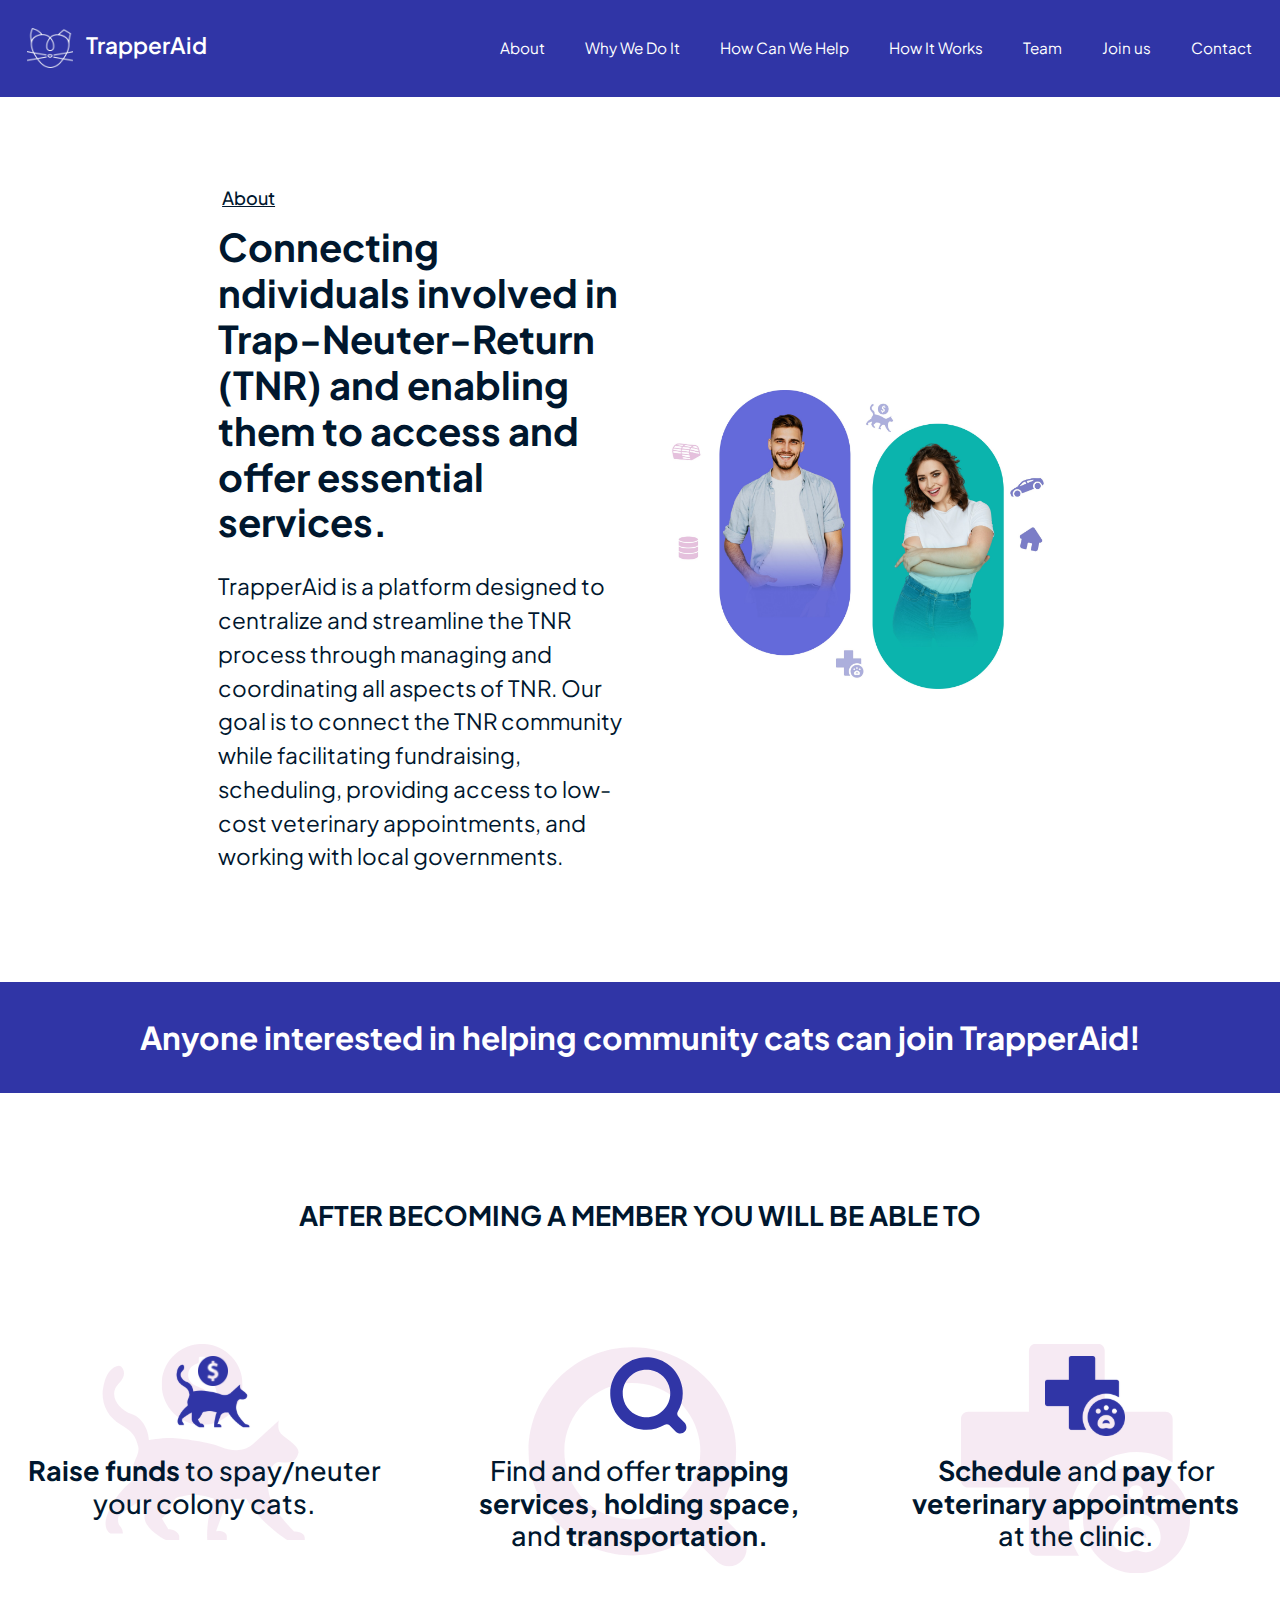
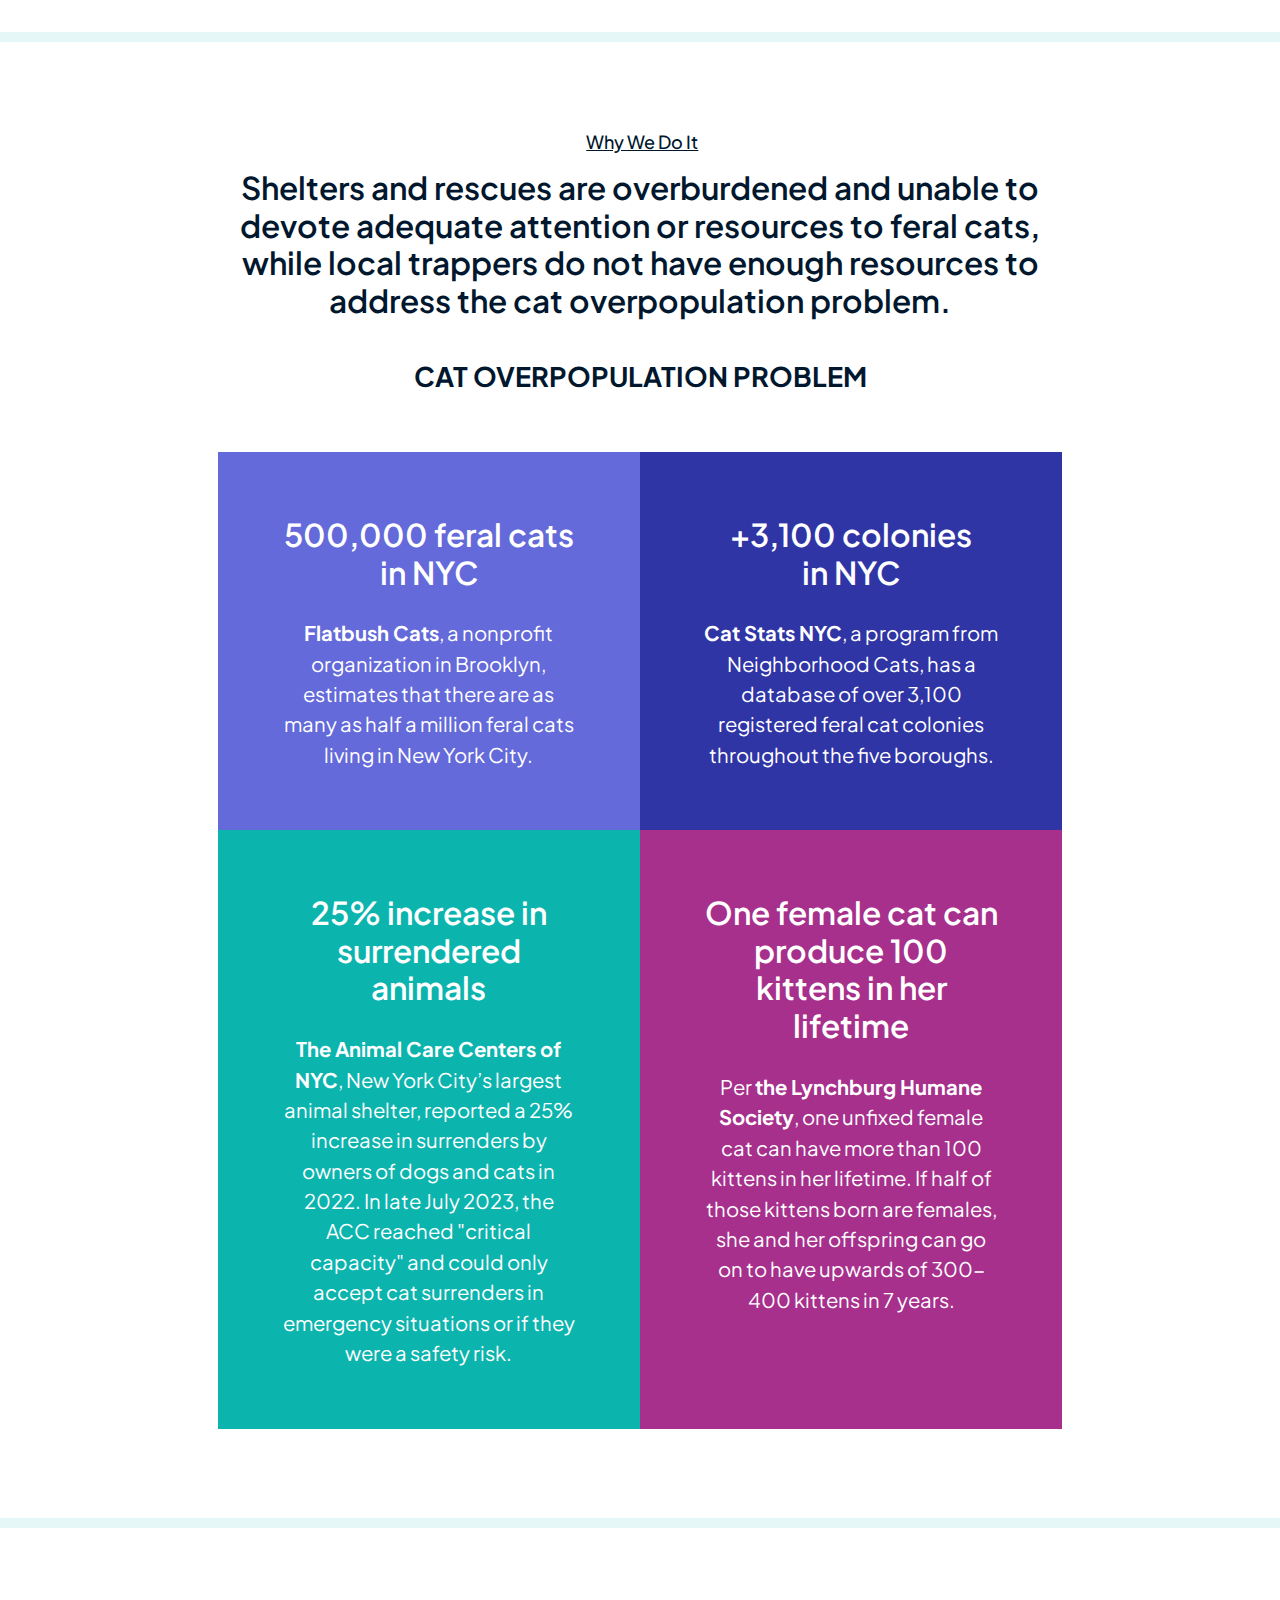
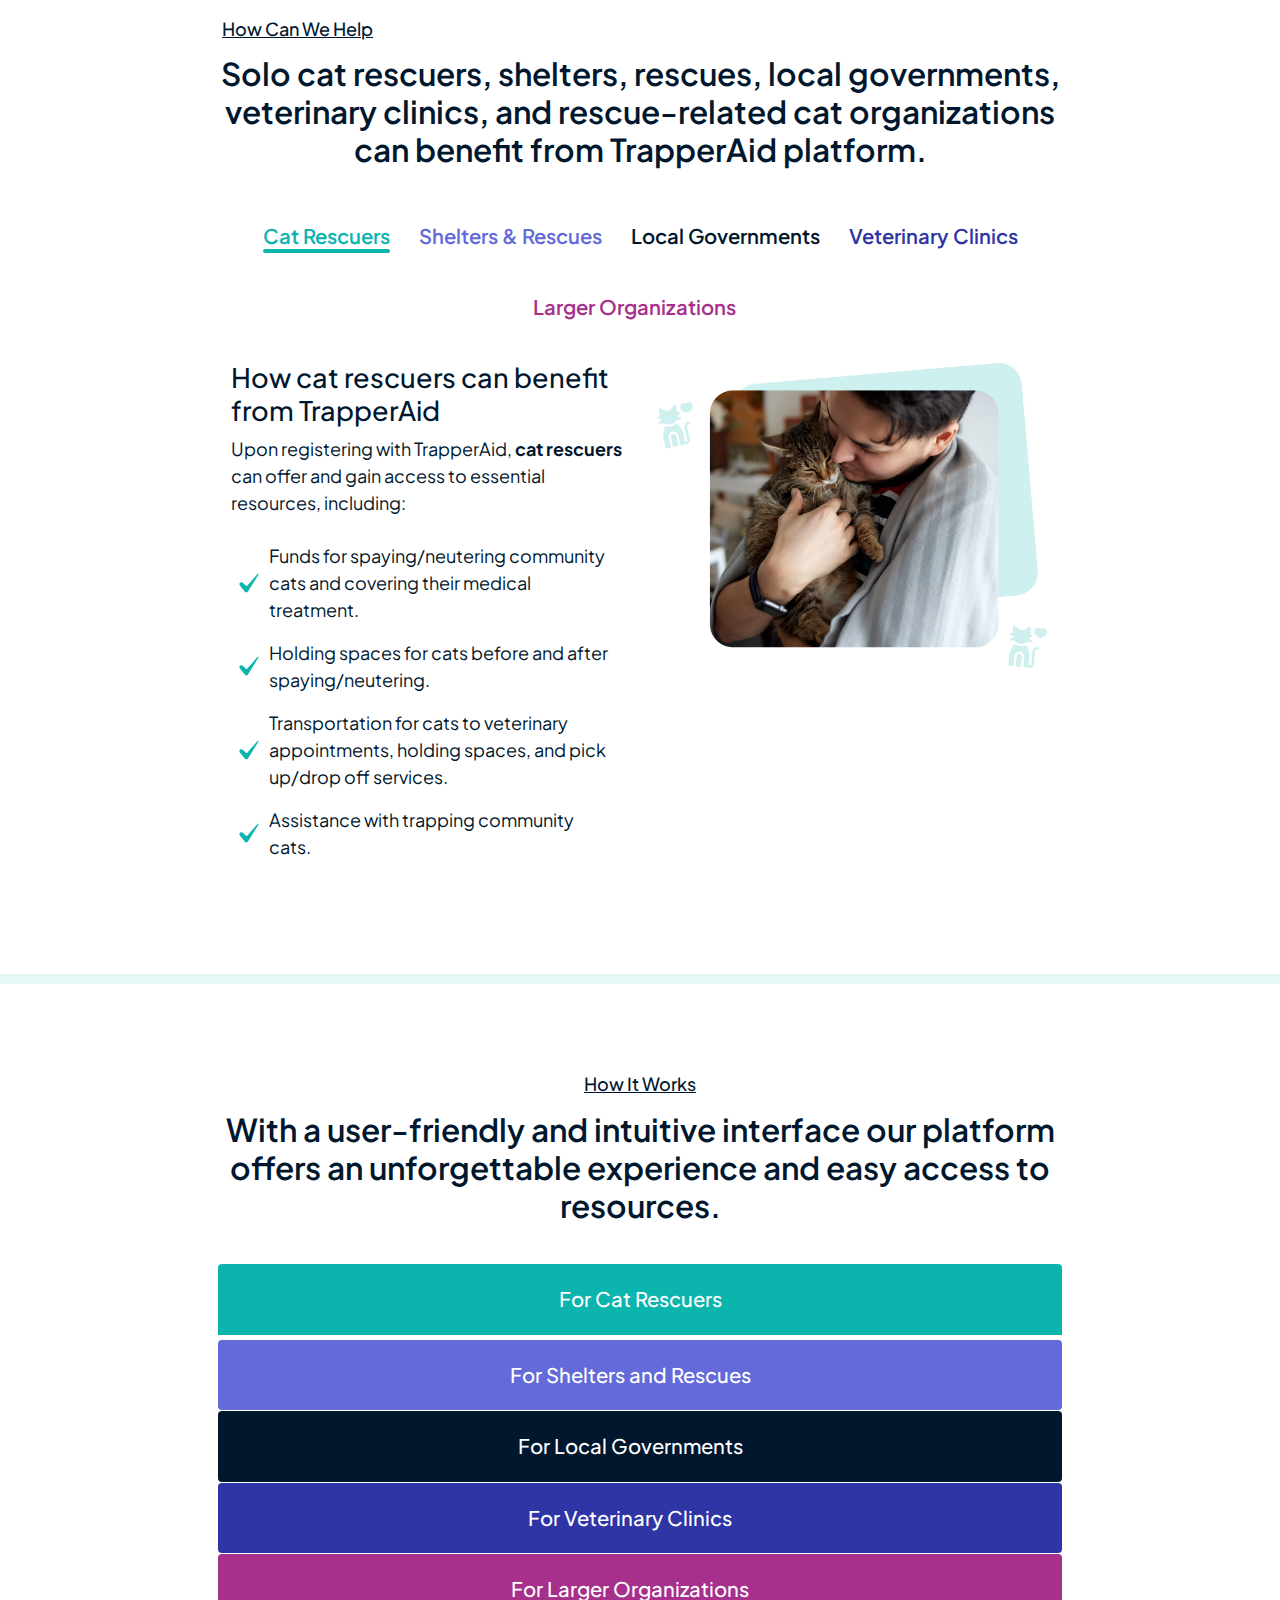
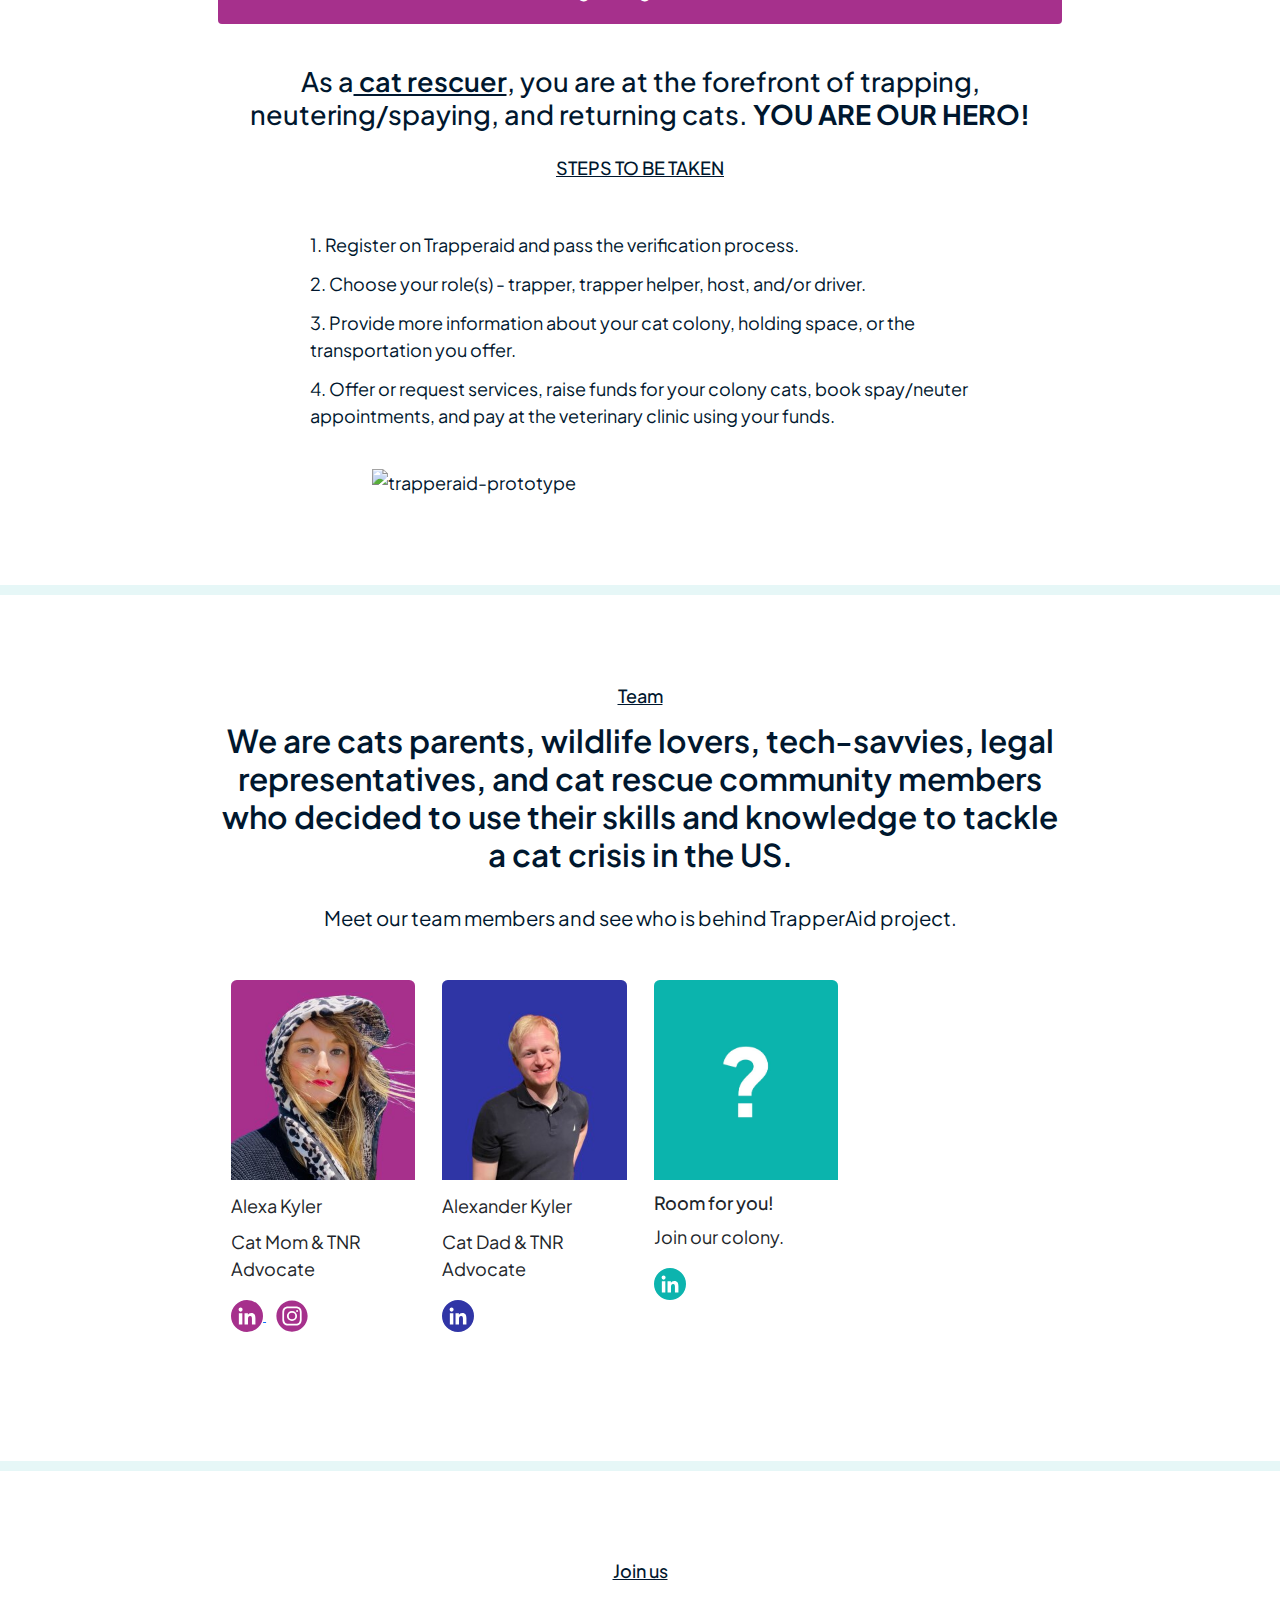
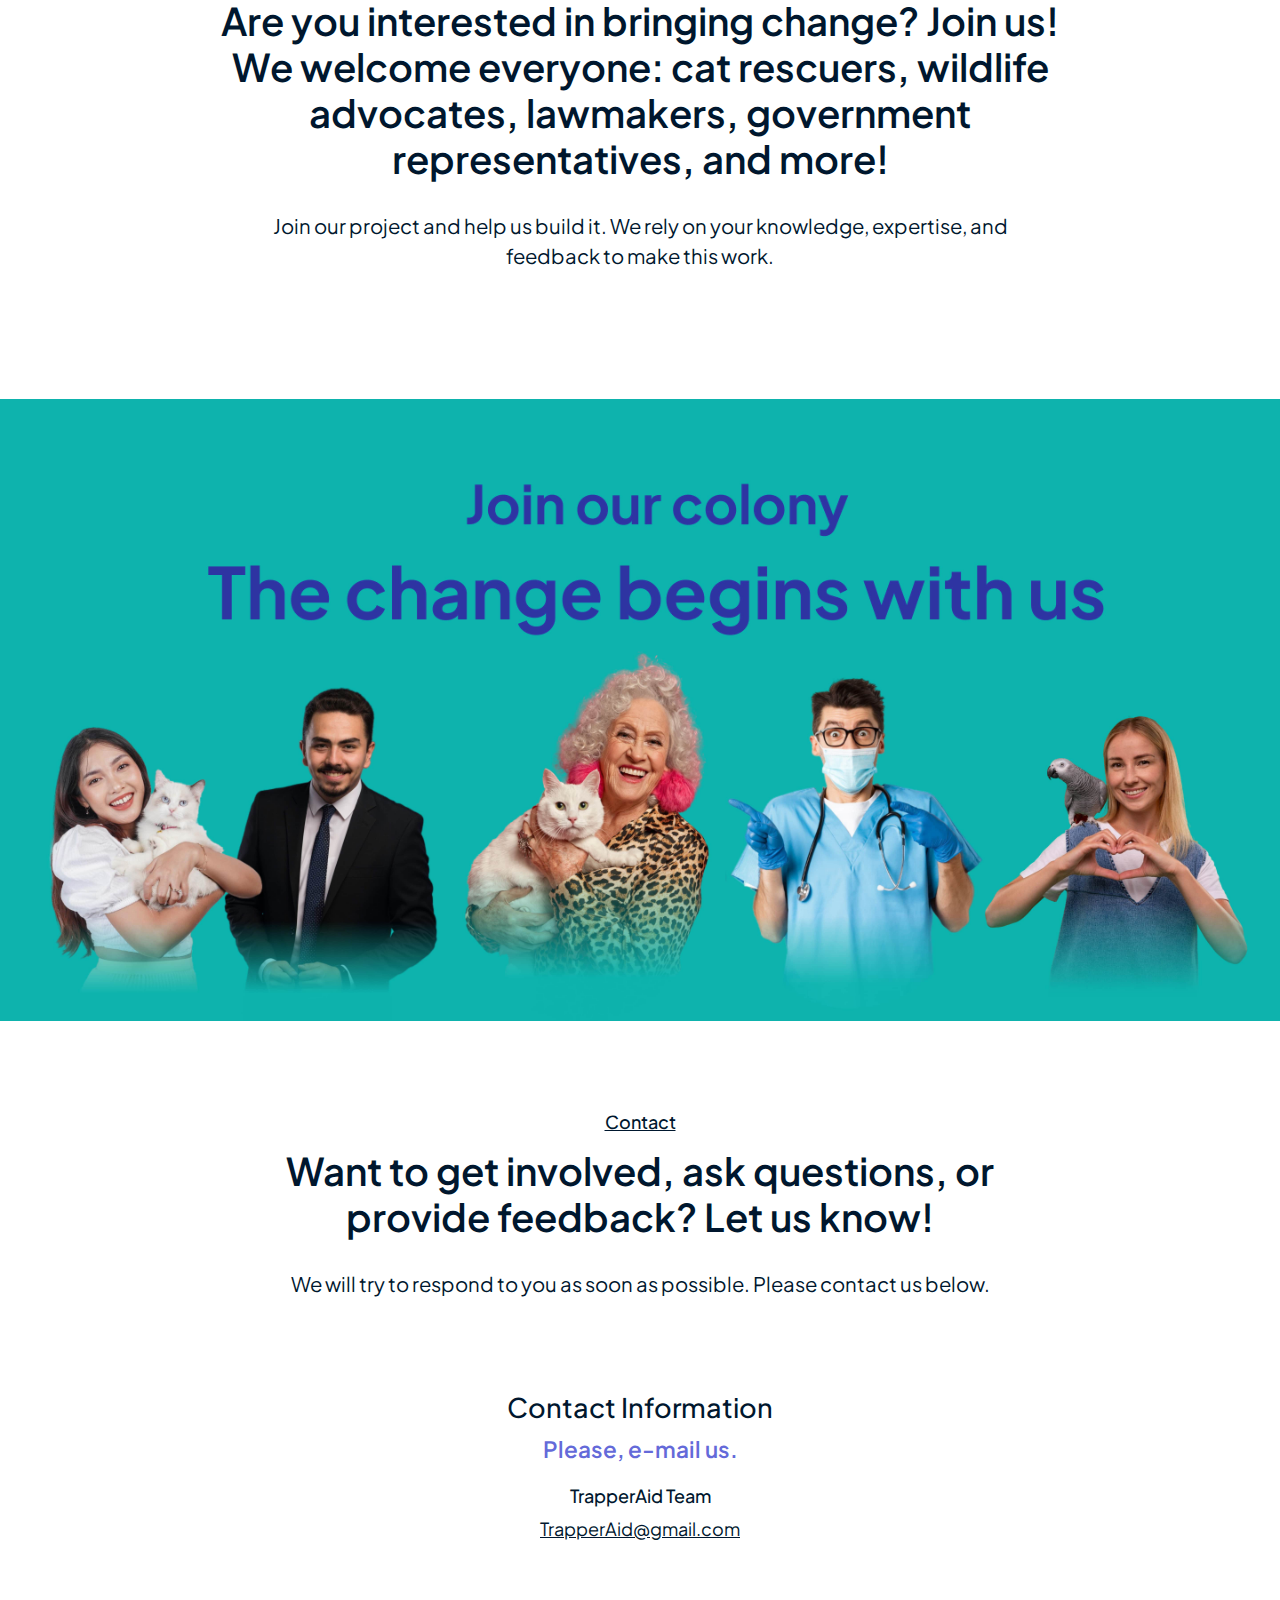
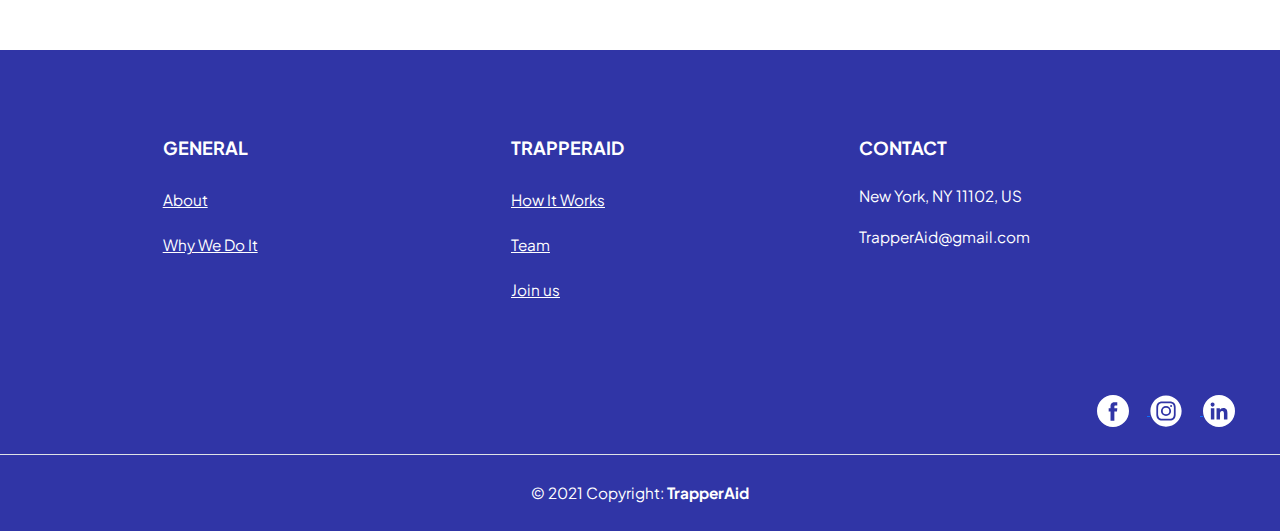
==== commit bcedb21b: "update font size on mobile" ====
--- a/index.html
+++ b/index.html
@@ -159,11 +159,11 @@
 
   <!-- slogan -->
   <div class="section" style="background-color: #3035A6;">
-    <p style="color: white; text-align: center; font-size: 1.75rem; padding: 32px;">Anyone interested in helping community cats can join TrapperAid!</p>
+    <p style="color: white; text-align: center; font-size: 1.75rem; padding: 32px; font-weight: bold;">Anyone interested in helping community cats can join TrapperAid!</p>
   </div>
 
   <div class="container-members">
-    <h3 style="text-align: center; margin-top: 20px; font-weight: 700;">AFTER BECOMING A MEMBER YOU WILL BE ABLE TO</h3> <!-- Changed from h4 to h3 -->
+    <p style="text-align: center; margin-top: 20px; font-weight: 700; font-size: 1.5rem;">AFTER BECOMING A MEMBER YOU WILL BE ABLE TO</p> <!-- Changed from h4 to h3 -->
   </div>
 
   <!-- services available to users after joining the platform -->
@@ -426,7 +426,7 @@
           <div class="card">
             <img src="images/alexa.jpg" class="card-img-top" alt="Alexa Kyler - a headshot of a woman.">
             <div class="card-body">
-              <h5 class="card-title">Alexa Kyler</h5>
+              <p class="card-title">Alexa Kyler</p>
               <p class="body-small">Cat Mom & TNR Advocate</p>
               <div class="social-icons">
                 <a href="https://www.linkedin.com/in/aleksandra-slomska-1039681b3/" target="_blank" aria-label="LinkedIn">
@@ -444,7 +444,7 @@
           <div class="card">
             <img src="images/alex2.jpg" class="card-img-top" alt="Image 3">
             <div class="card-body">
-              <h5 class="card-title">Alexander Kyler</h5>
+              <p class="card-title">Alexander Kyler</p>
               <p class="body-small">Cat Dad & TNR Advocate</p>
               <div class="social-icons">
                 <a href="https://www.linkedin.com" target="_blank" aria-label="LinkedIn">
--- a/css/styles.css
+++ b/css/styles.css
@@ -79,7 +79,7 @@
     font-size: 16px; /* Reduce root font size for tablets */
   }
   h2 {
-    font-size: 1.5rem;
+    font-size: 1rem;
   }
 }
 
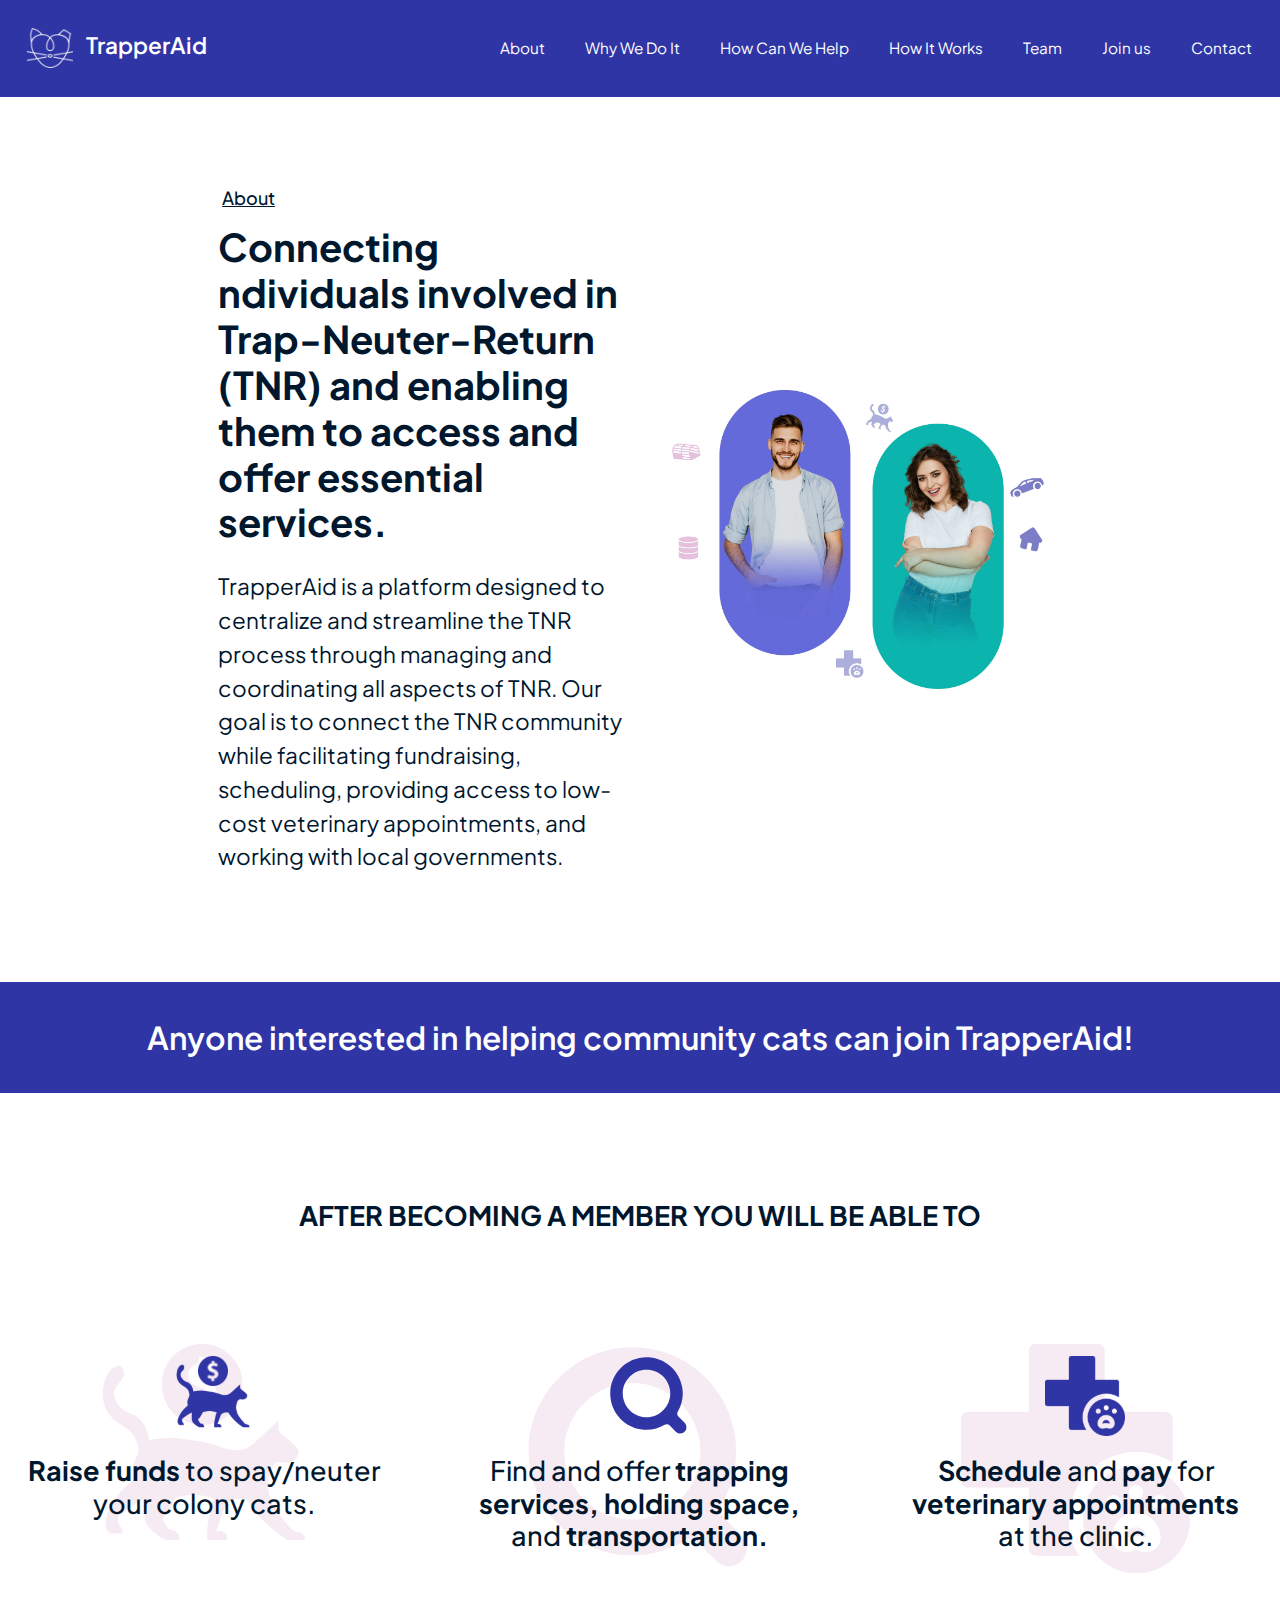
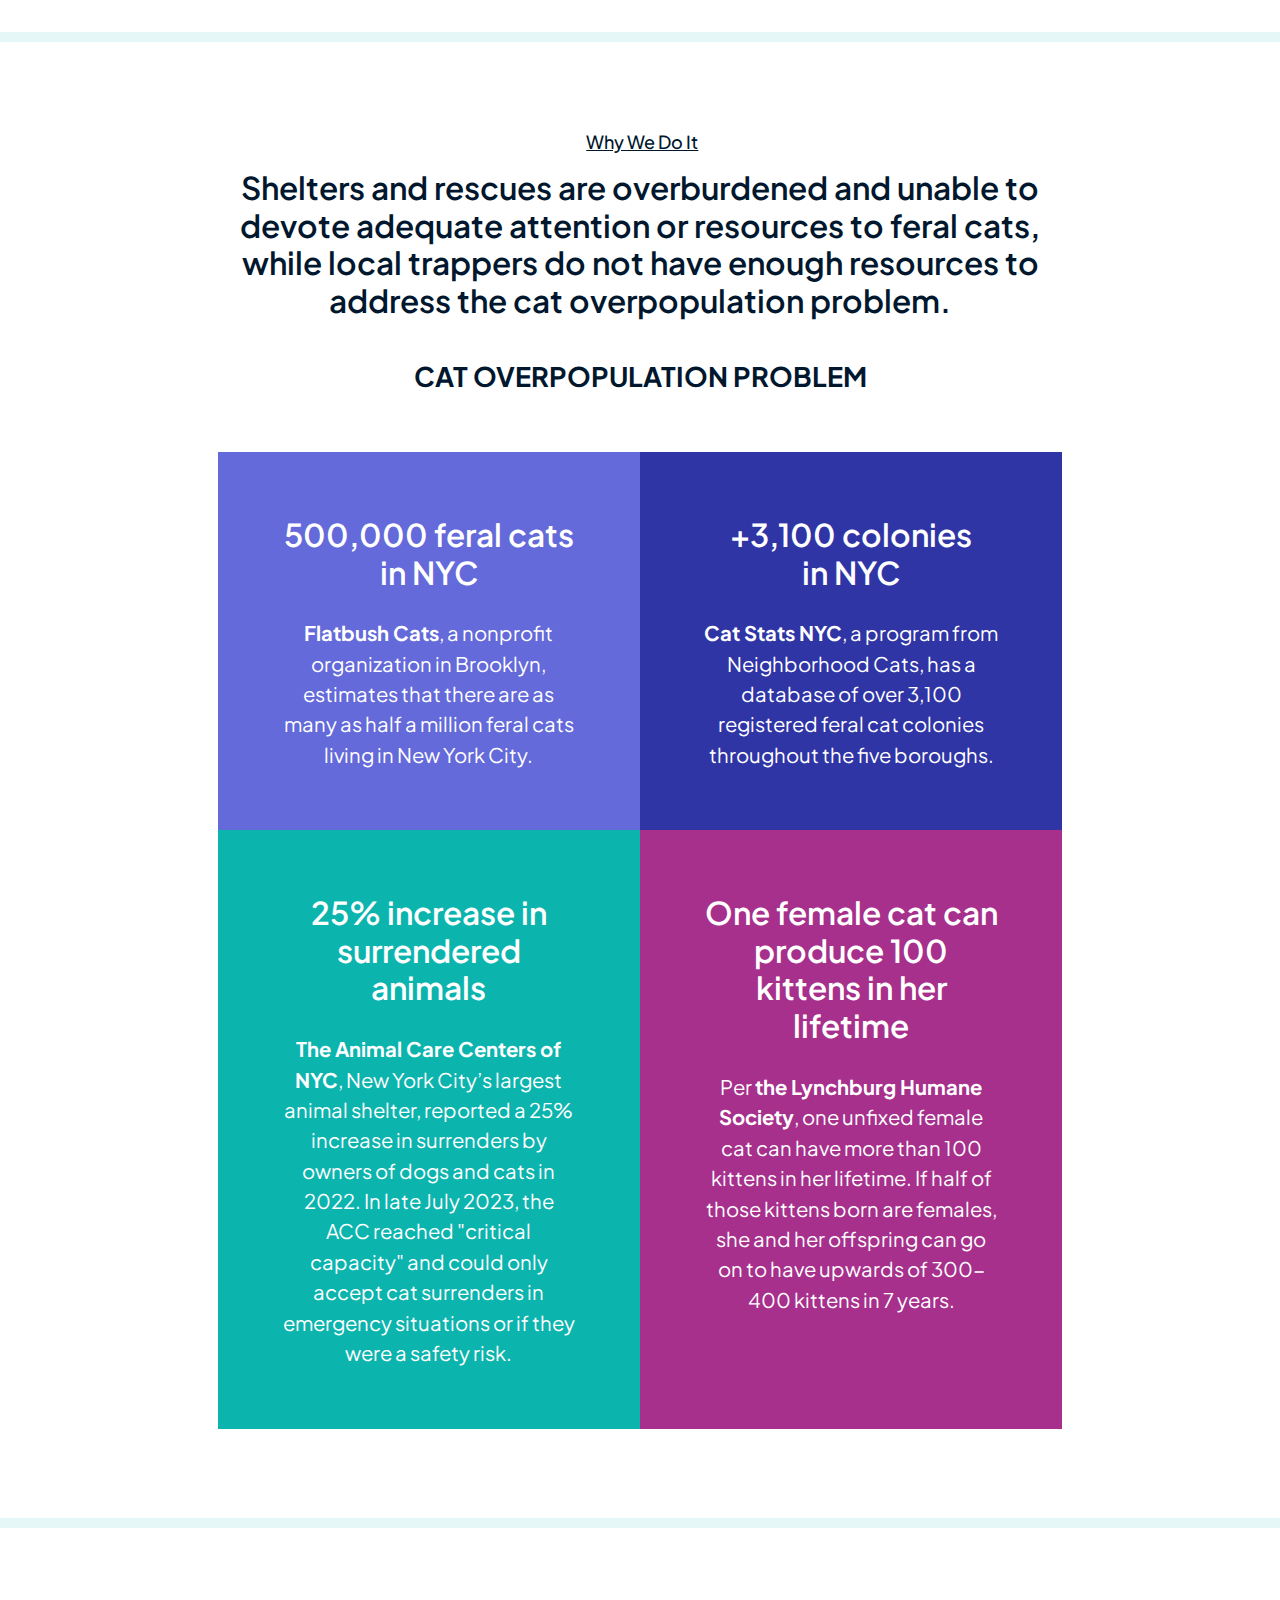
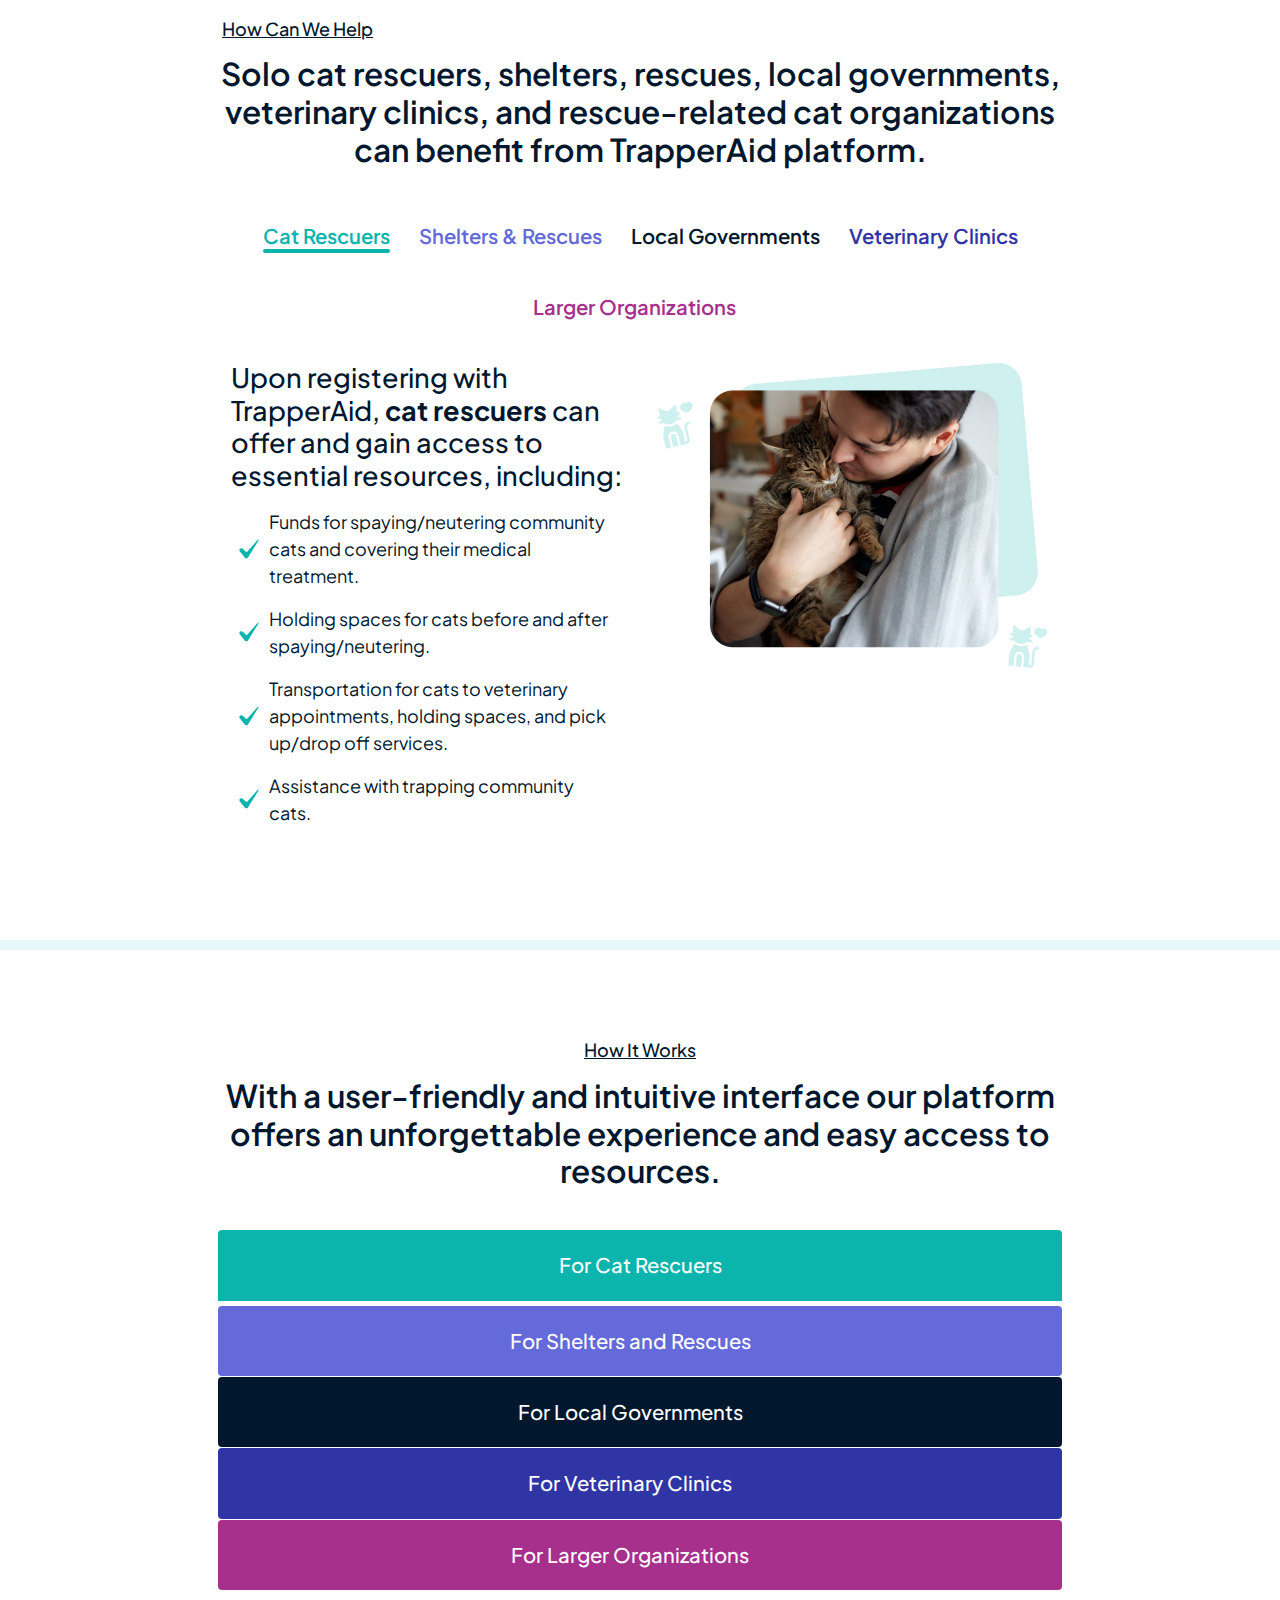
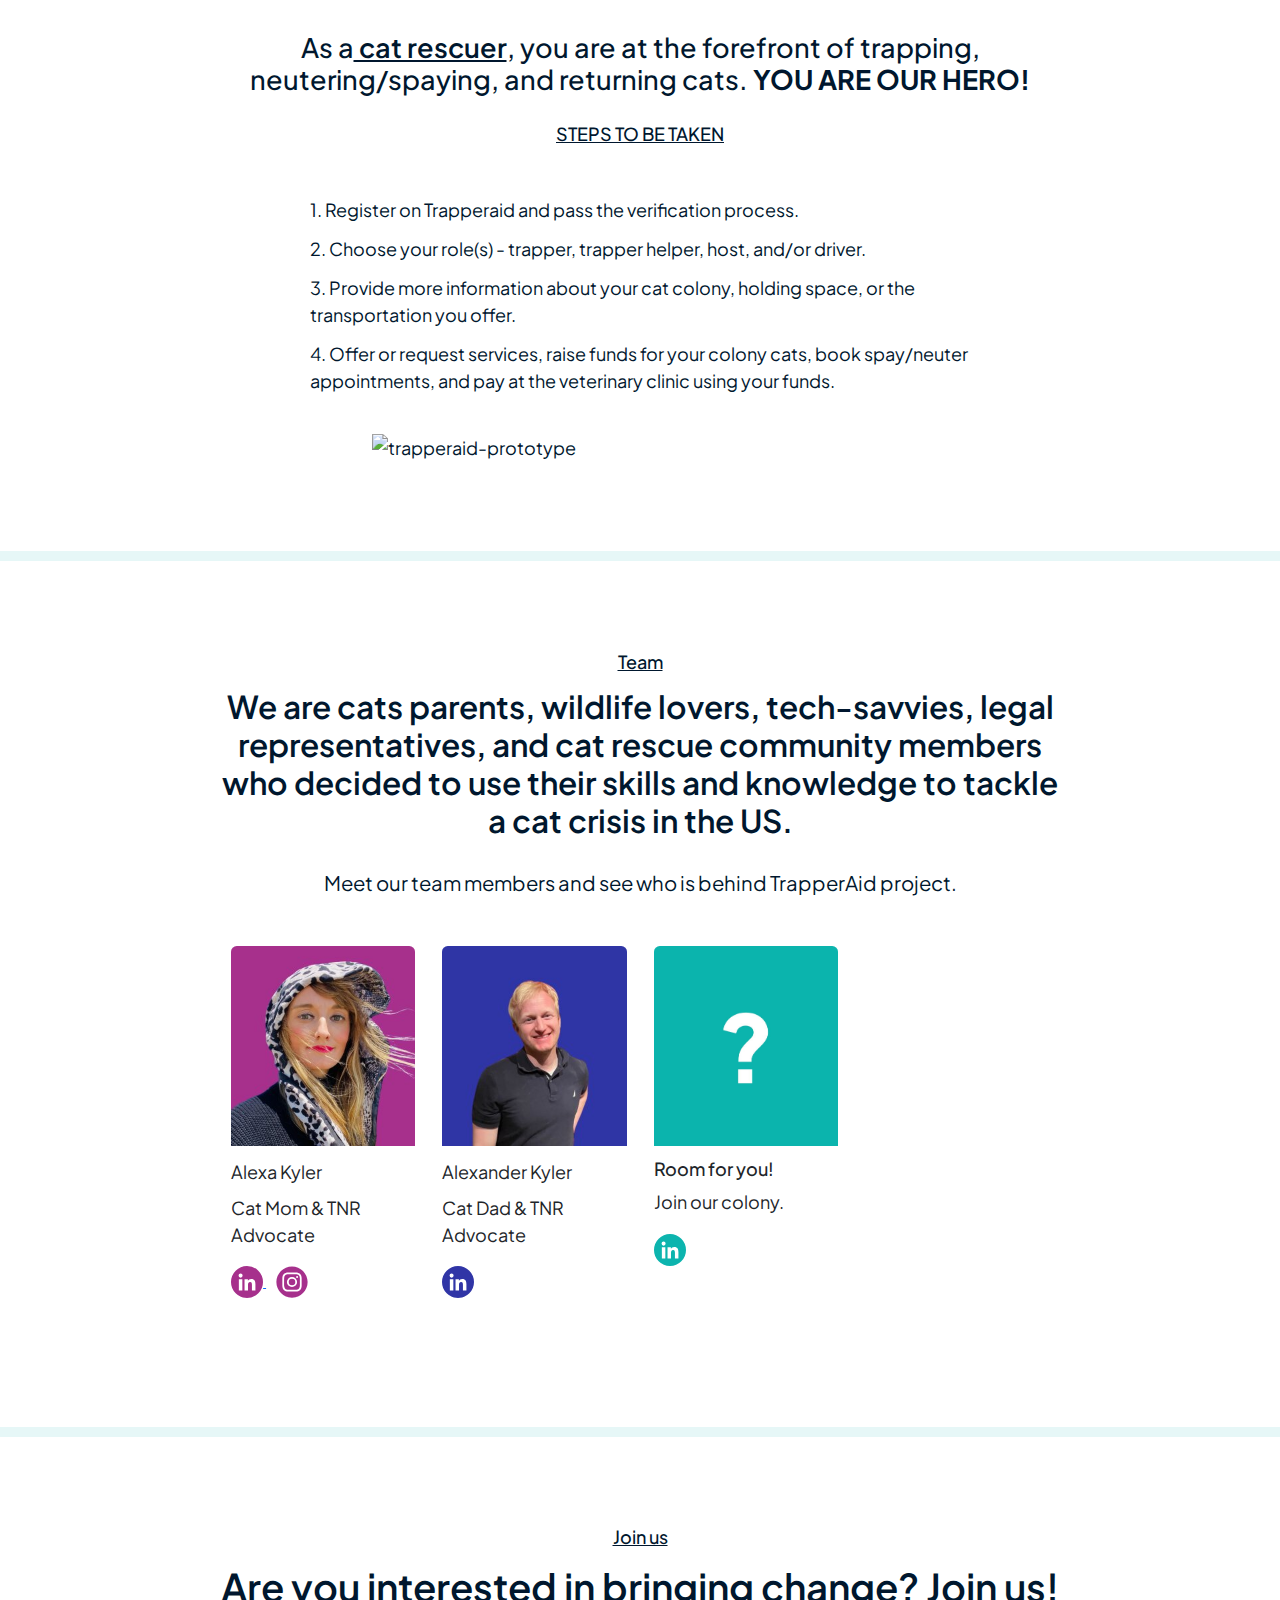
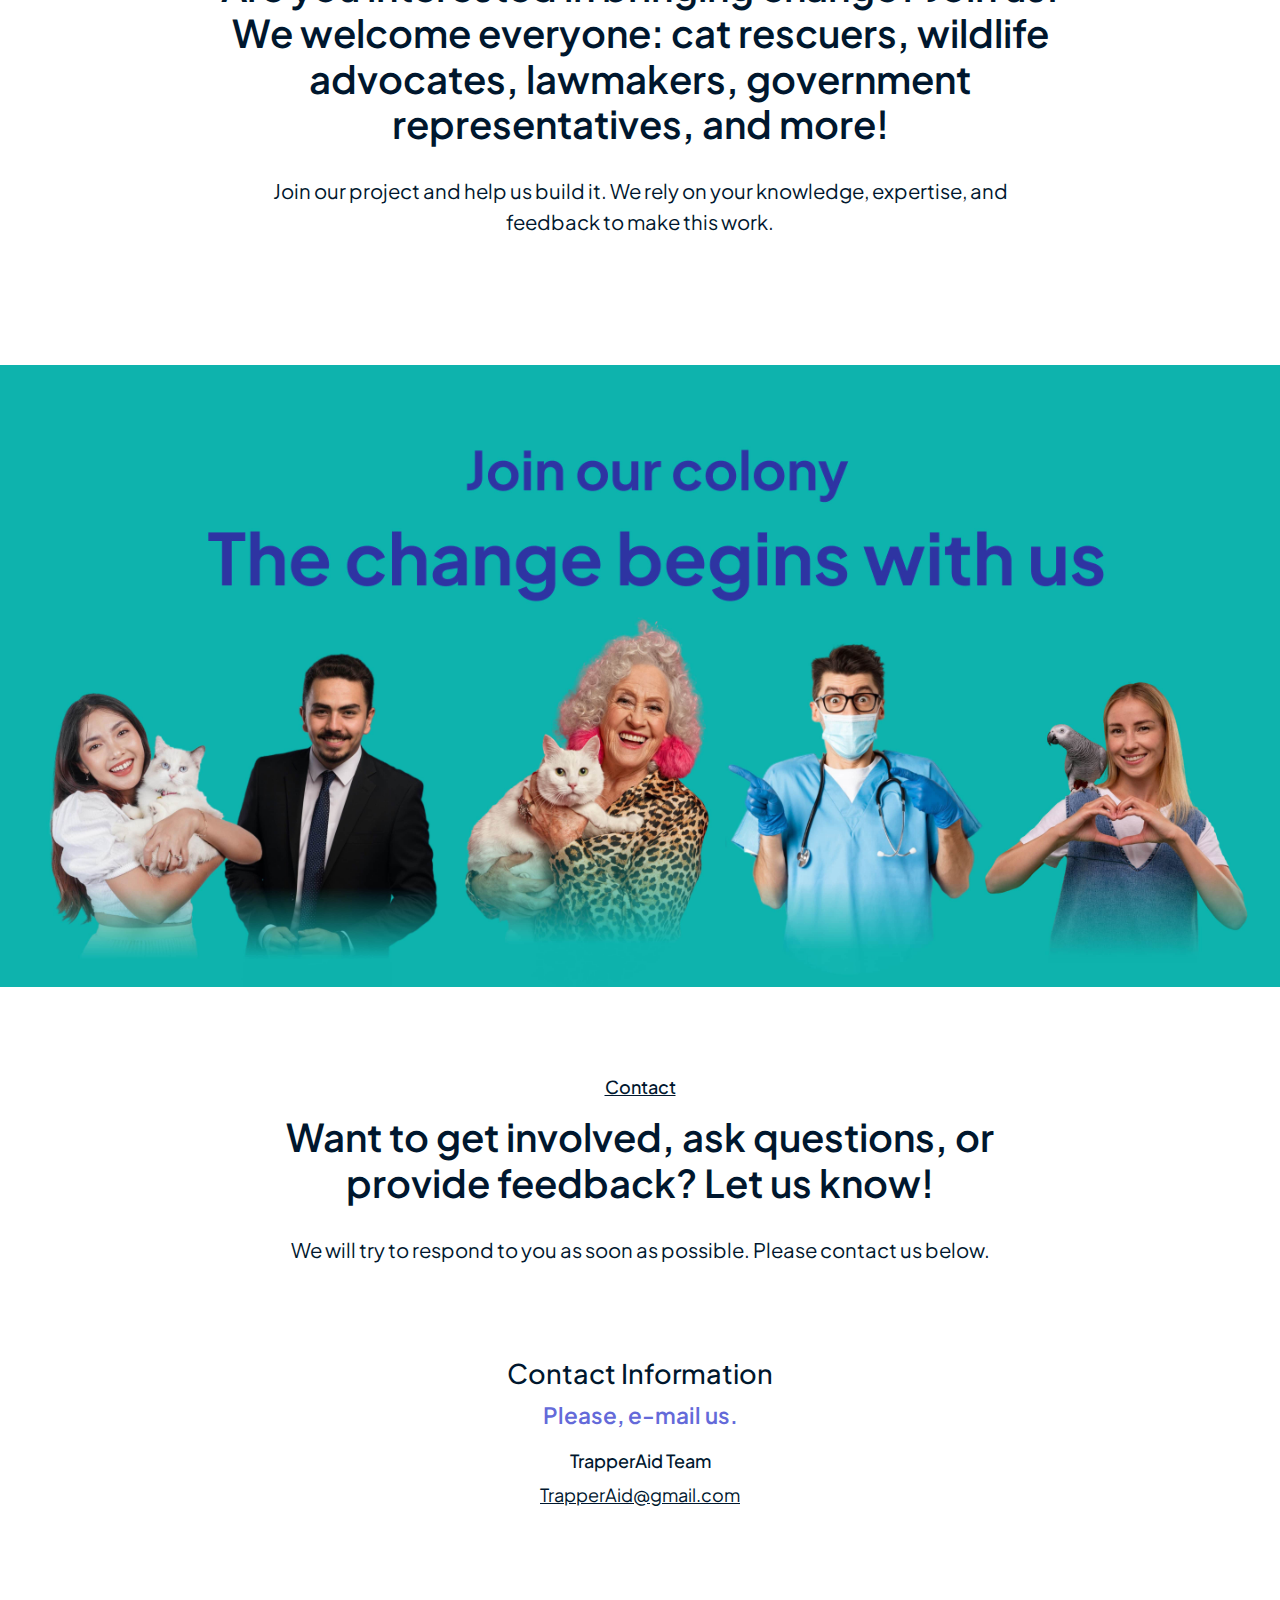
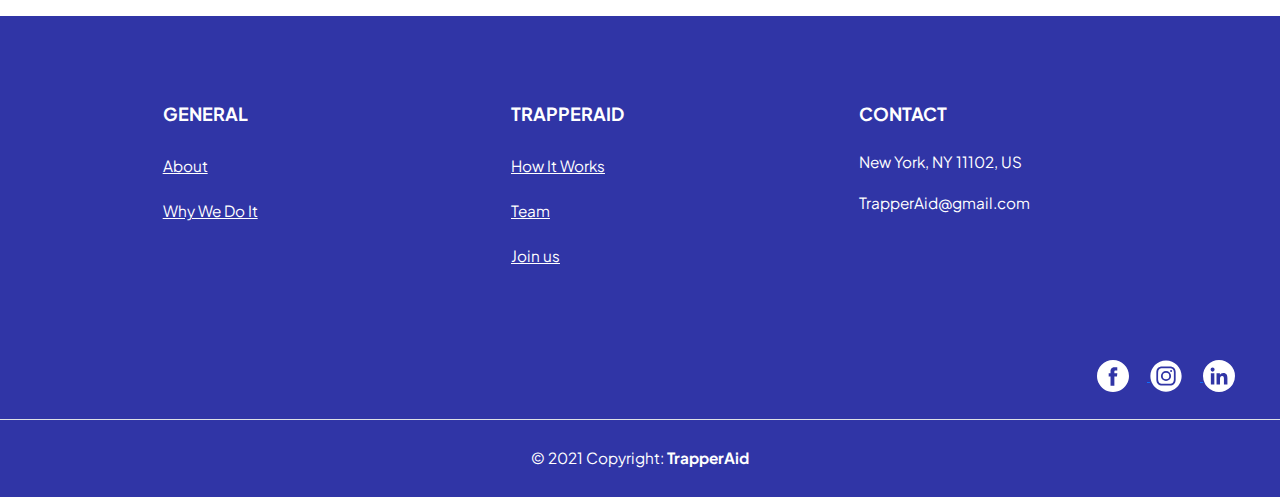
==== commit 0084a13e: "fix headings" ====
--- a/index.html
+++ b/index.html
@@ -159,7 +159,7 @@
 
   <!-- slogan -->
   <div class="section" style="background-color: #3035A6;">
-    <p style="color: white; text-align: center; font-size: 1.75rem; padding: 32px; font-weight: bold;">Anyone interested in helping community cats can join TrapperAid!</p>
+    <p style="color: white; text-align: center; font-size: 1.75rem; padding: 32px; font-weight: 600;">Anyone interested in helping community cats can join TrapperAid!</p>
   </div>
 
   <div class="container-members">
@@ -266,8 +266,7 @@
         <div class="row">
           <!-- first column -->
           <div class="col-md-6 col-help">
-            <h4>How cat rescuers can benefit from TrapperAid</h4>
-            <p>Upon registering with TrapperAid,<strong> cat rescuers</strong> can offer and gain access to essential resources, including:</p>
+            <h4>Upon registering with TrapperAid,<strong> cat rescuers</strong> can offer and gain access to essential resources, including:</h4>
             <ul class="icon-list icon-list-one">
               <li class="body-small">Funds for spaying/neutering community cats and covering their medical treatment.</li>
               <li class="body-small">Holding spaces for cats before and after spaying/neutering.</li>
@@ -289,8 +288,7 @@
         <div class="row">
           <!-- first column -->
           <div class="col-md-6 col-help">
-            <h4>How shelters and rescues can benefit from TrapperAid</h4>
-            <p>TrapperAid can reduce the cat population and ease the burden of <strong>shelters and rescues.</strong></p>
+            <h4>TrapperAid can reduce the cat population and ease the burden of <strong>shelters and rescues.</strong></h4>
             <ul class="icon-list icon-list-two">
               <li class="body-small">Resource allocation: TrapperAid provides a list of available trappers, transportation options, and holding spaces, streamlining collaboration among the community.</li>
               <li class="body-small">Service scheduling: Use the platform to schedule TNR services at vet clinics and coordinate with volunteers for trapping, transport, and aftercare.</li>
@@ -311,8 +309,7 @@
         <div class="row">
           <!-- first column -->
           <div class="col-md-6 col-help">
-            <h4>How local governments can utilize TrapperAid</h4>
-            <p>TrapperAid can deliver data to <strong>local governments</strong> that evaluates where and how to allocate resources effectively.</p>
+            <h4>TrapperAid can deliver data to <strong>local governments</strong> that evaluates where and how to allocate resources effectively.</h4>
             <ul class="icon-list icon-list-three">
               <li class="body-small">Data-driven decision making: Use the platform’s centralized data to make informed decisions on resource allocation, public health strategies, and budget planning.</li>
               <li class="body-small">Monitoring and reporting: Access reports that outline TNR activities, costs, and impact to ensure city resources are utilized effectively.</li>
@@ -333,8 +330,7 @@
         <div class="row">
           <!-- first column -->
           <div class="col-md-6 col-help">
-            <h4>How veterinary clinics can benefit from TrapperAid</h4>
-            <p>Register with TrapperAid as a <strong>veterinary clinic</strong> to facilitate your scheduling process and receive potential tax breaks.</p>
+            <h4>Register with TrapperAid as a <strong>veterinary clinic</strong> to facilitate your scheduling process and receive potential tax breaks.</h4>
             <ul class="icon-list icon-list-four">
               <li class="body-small">Veterinary clinics can register their services on the platform, listing discounted TNR services.</li>
               <li class="body-small">Receive service requests directly through the platform, streamlining the scheduling process.</li>
@@ -355,8 +351,7 @@
         <div class="row">
           <!-- first column -->
           <div class="col-md-6 col-help">
-            <h4>Join TrapperAid: a call to larger non-profit organizations</h4>
-            <p>TrapperAid invites <strong>larger non-profit organizations</strong> and companies to join our efforts in tackling the cat crisis in NYC.</p>
+            <h4>TrapperAid invites <strong>larger non-profit organizations</strong> and companies to join our efforts in tackling the cat crisis in NYC.</h4>
             <ul class="icon-list icon-list-five">
               <li class="body-small">Data sharing and integration: Contribute to a centralized database with registered colonies, ongoing TNR activities, and service gaps.</li>
               <li class="body-small">Education and training: Provide resources and training for new TNR-certified individuals through the platform.</li>
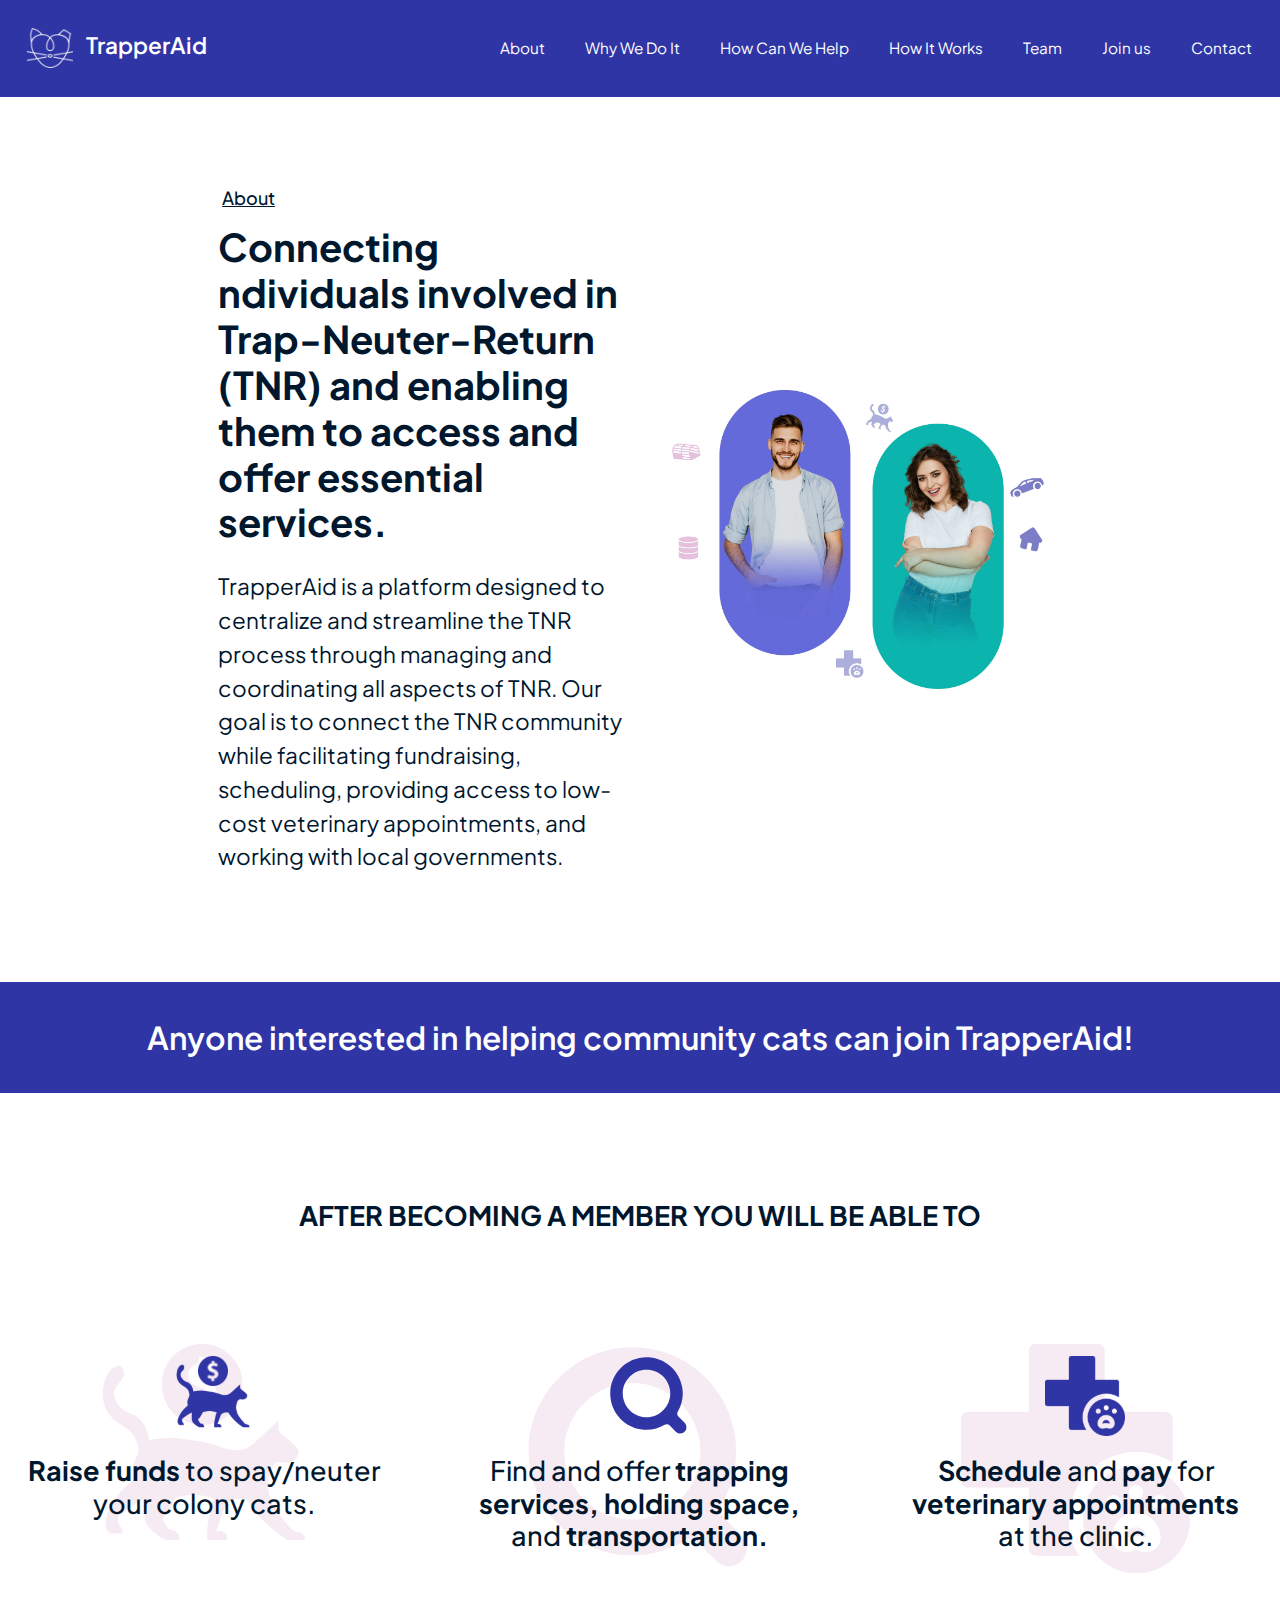
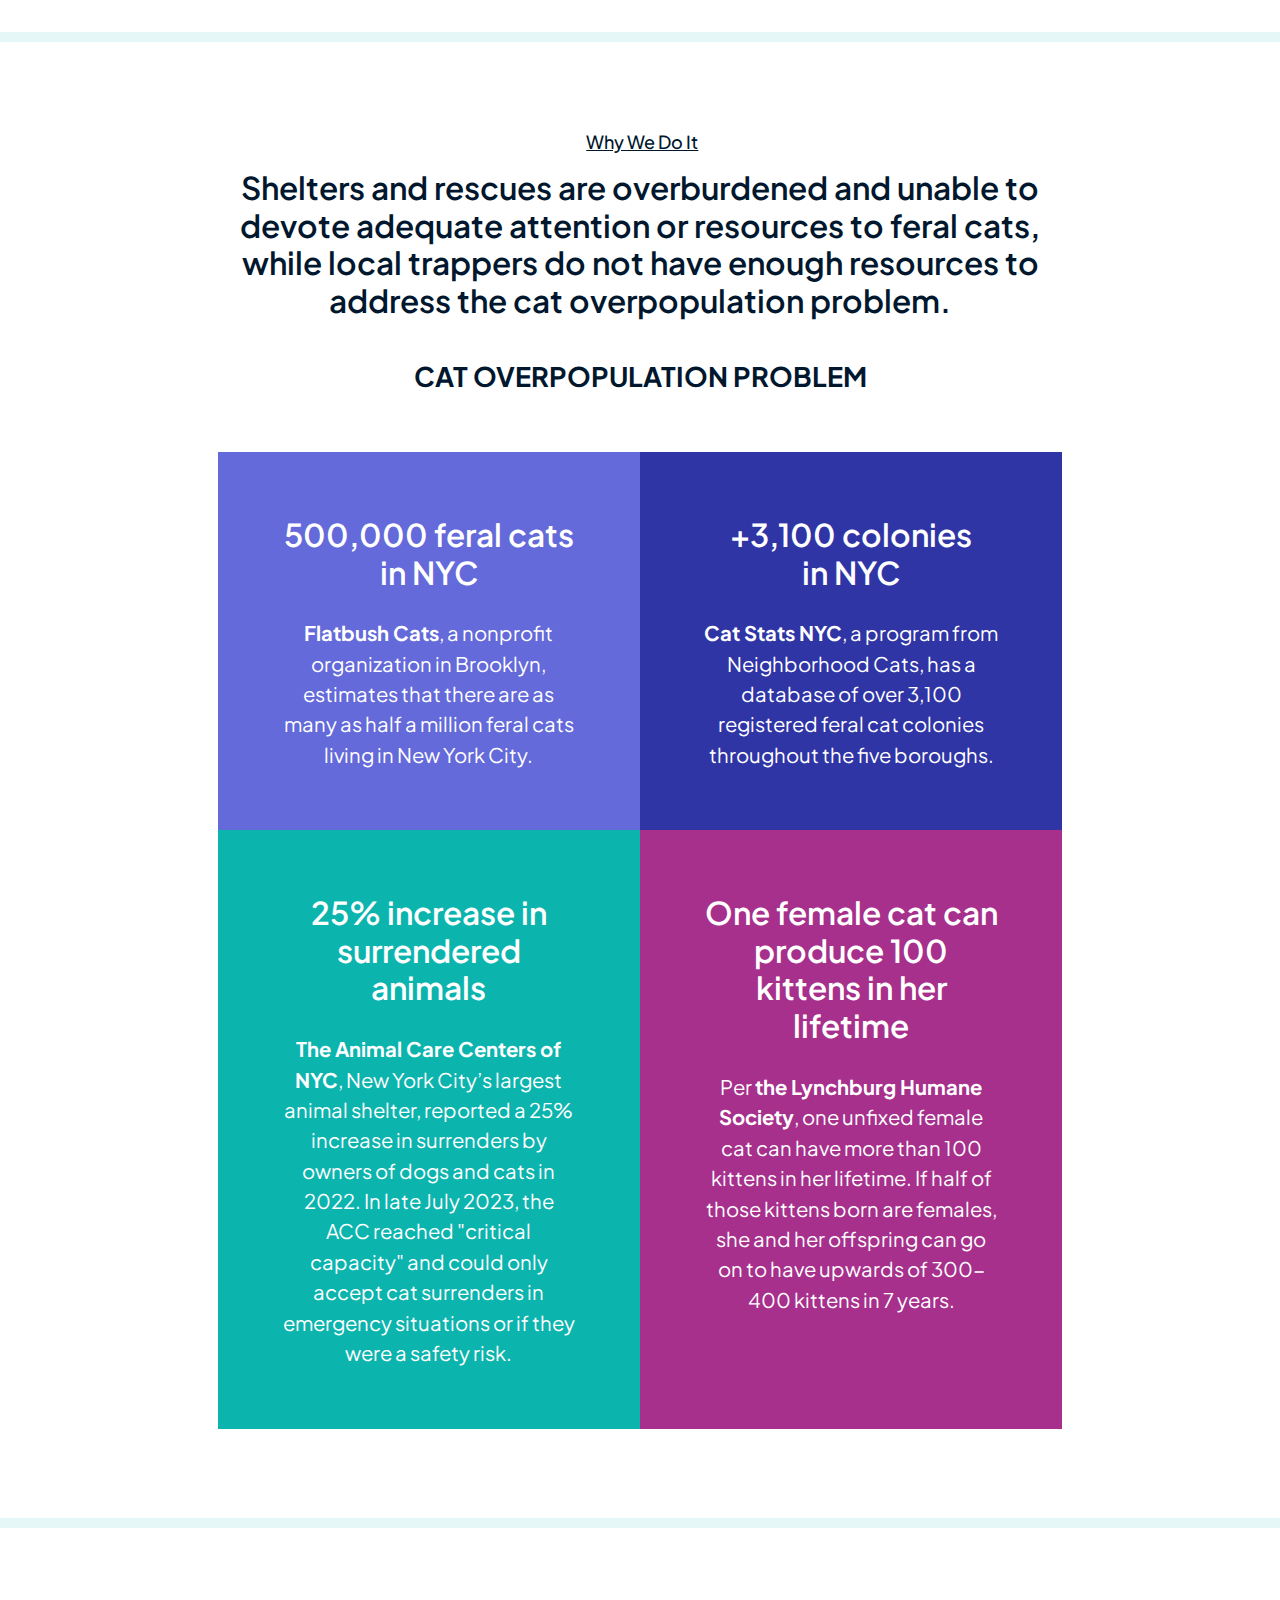
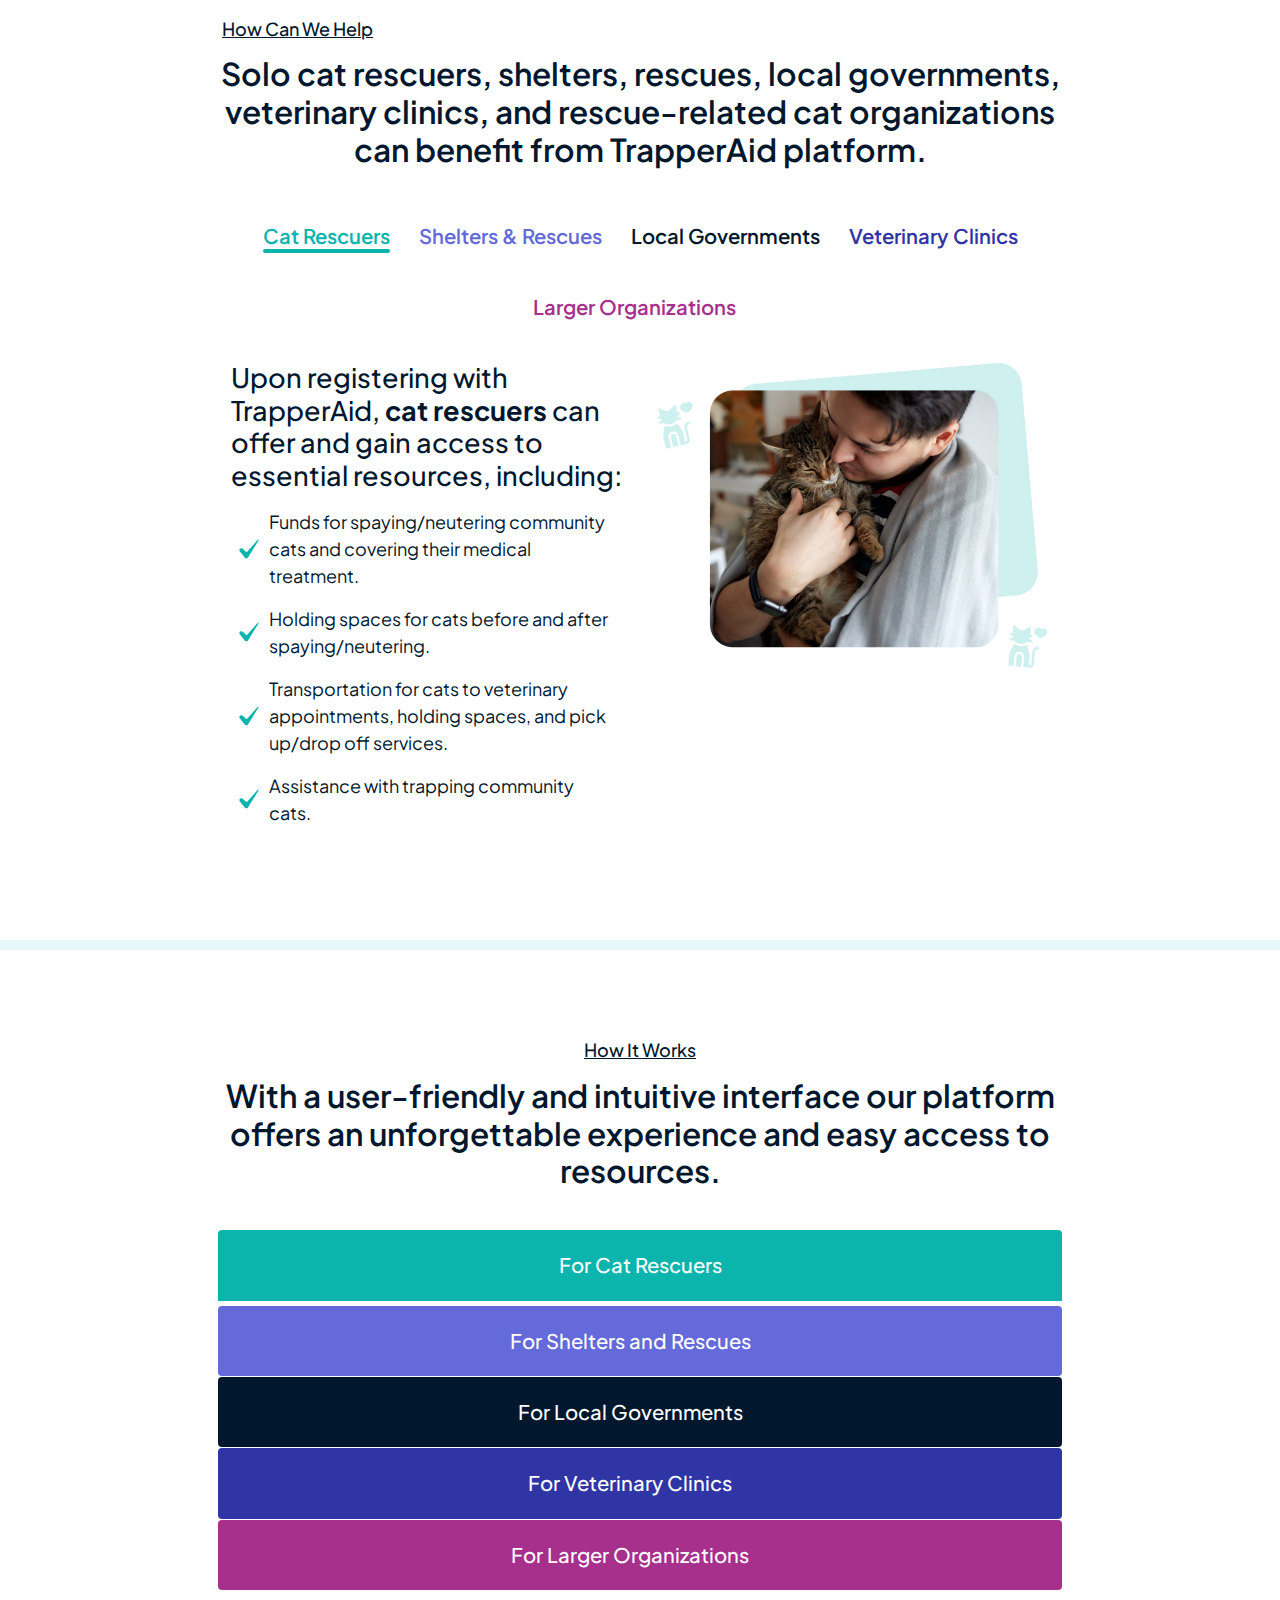
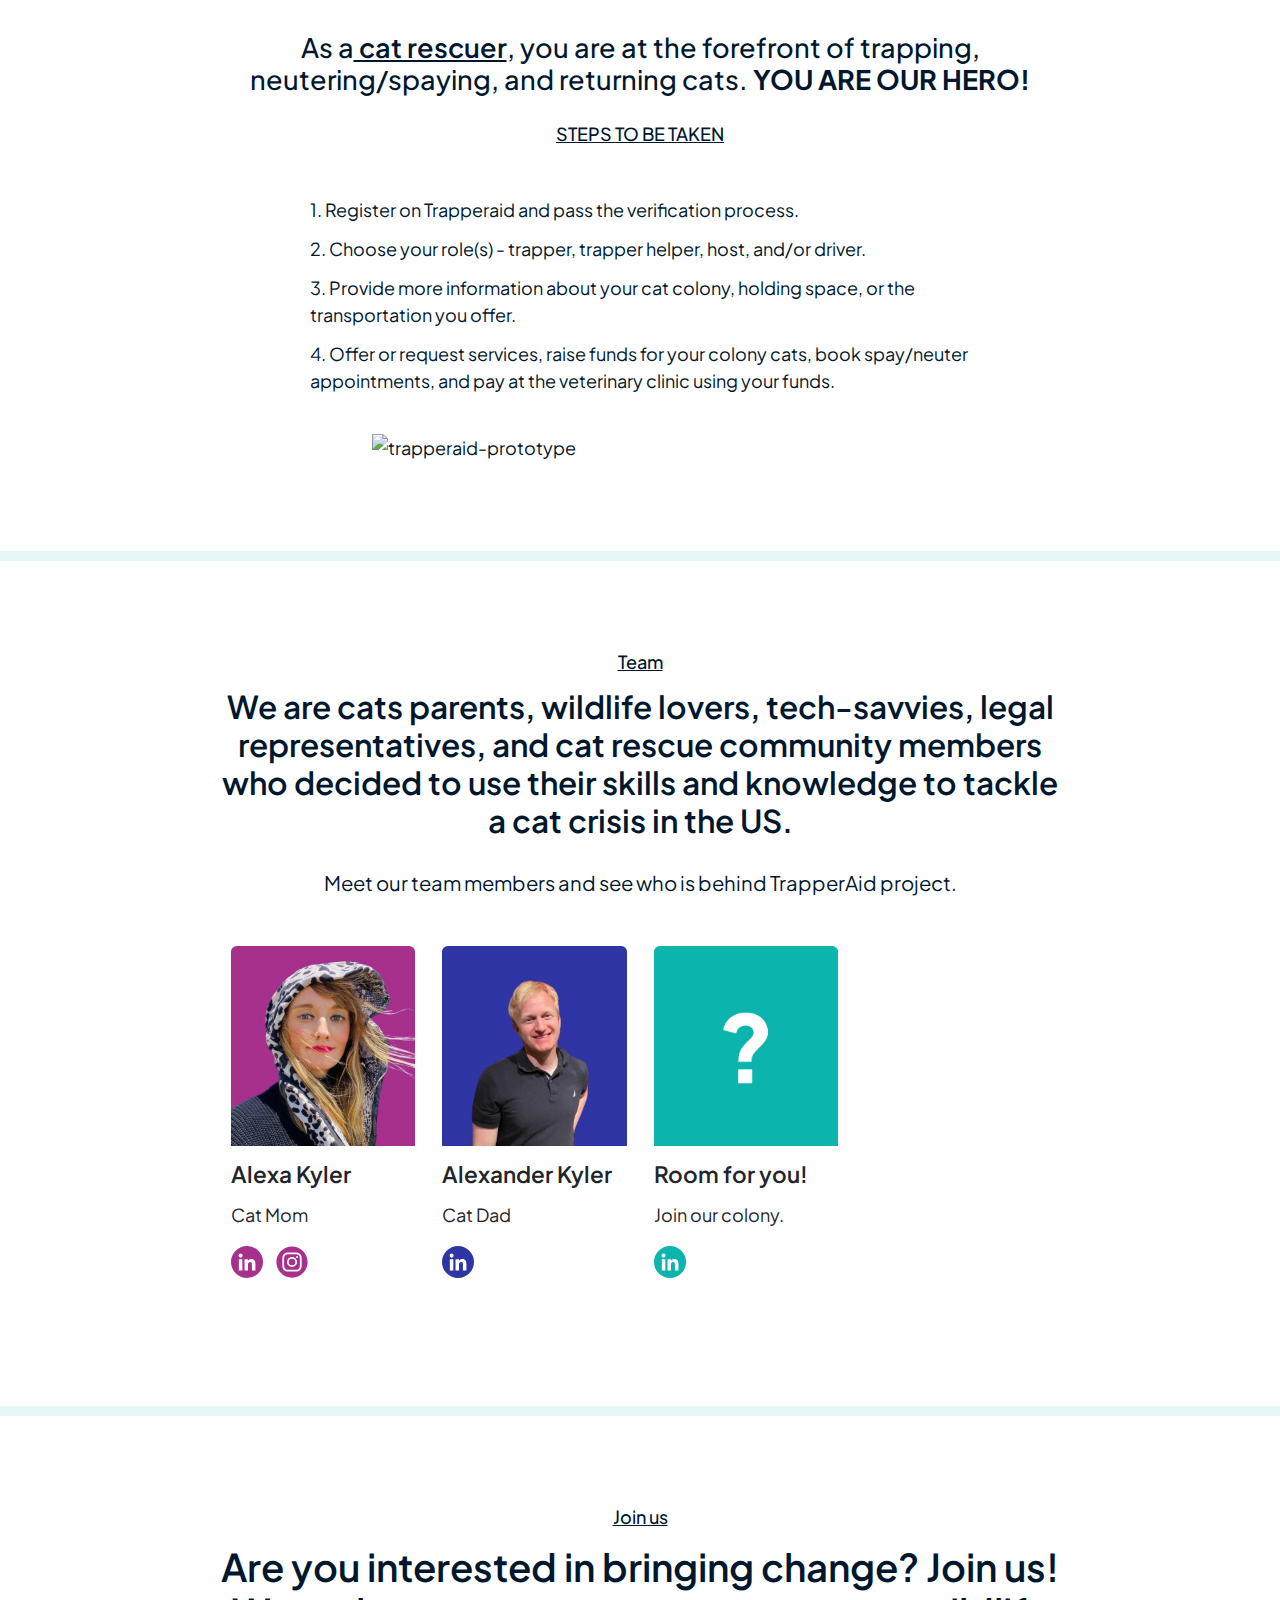
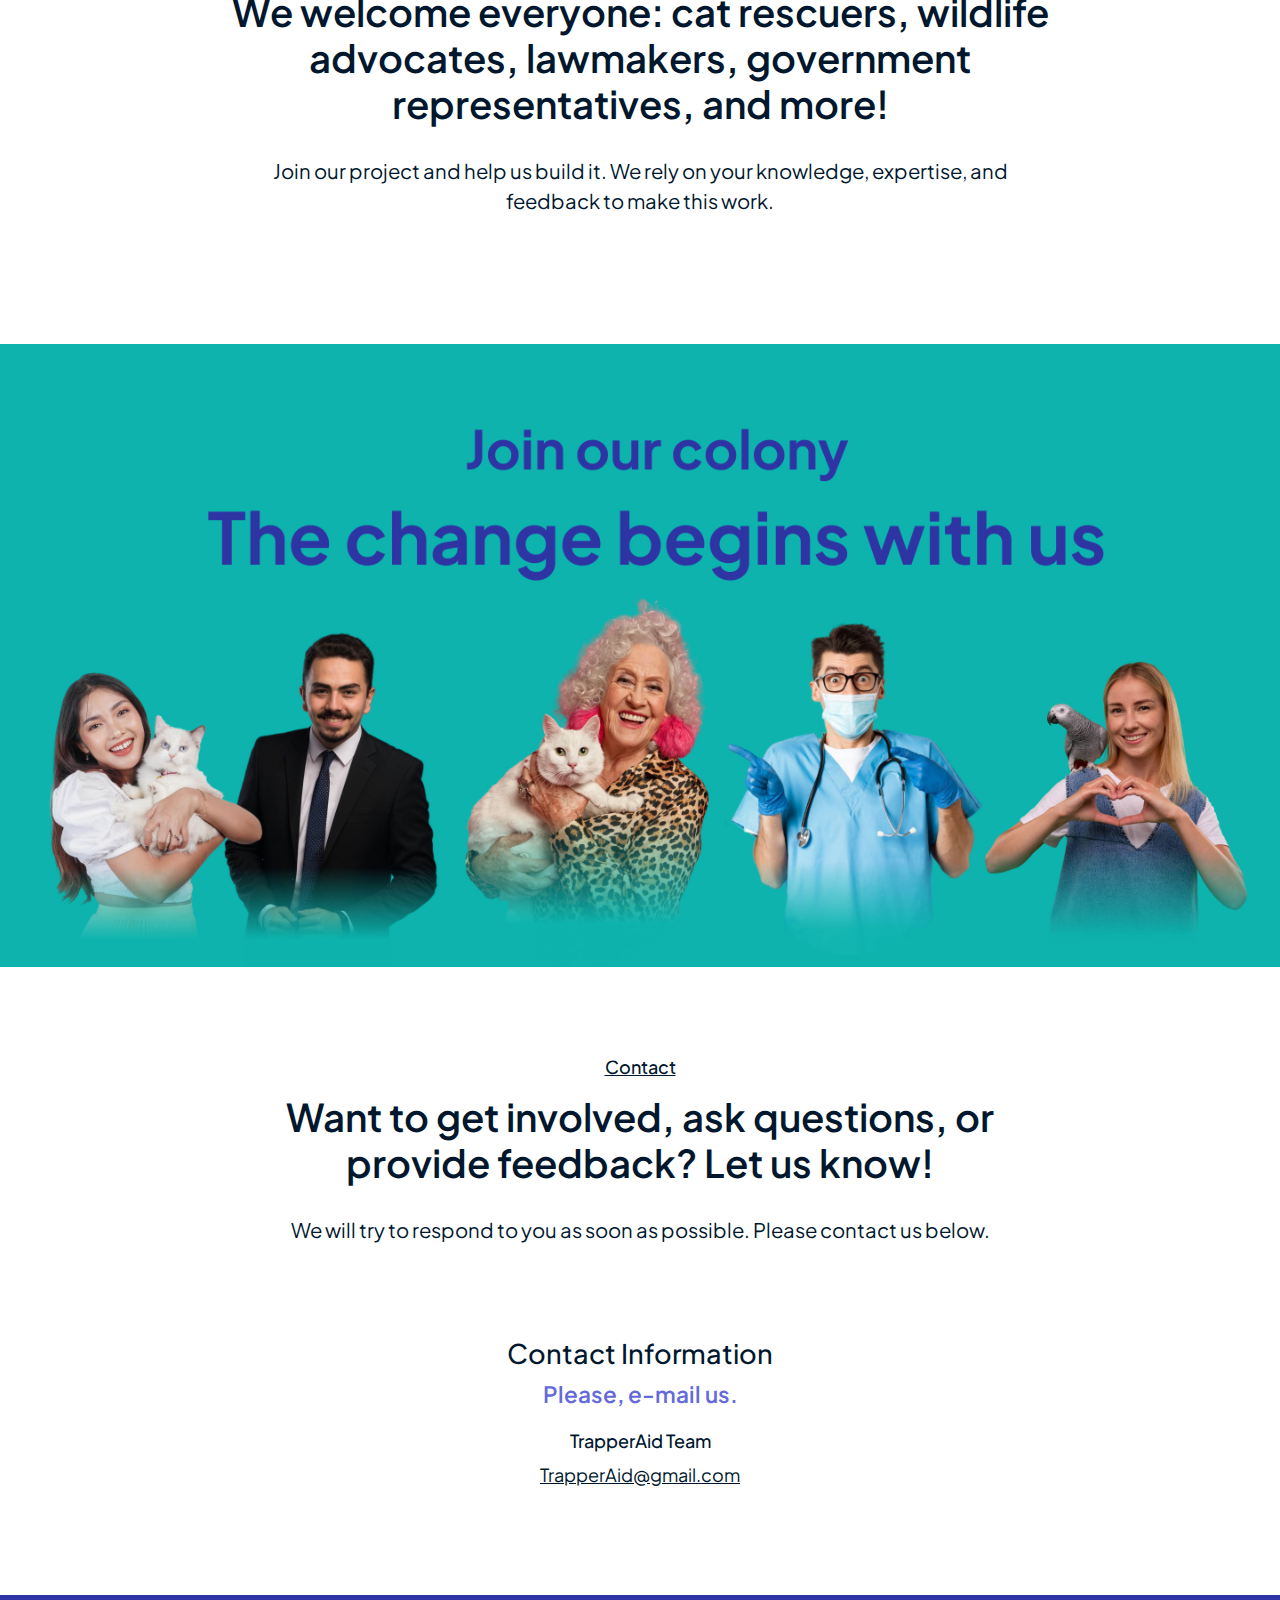
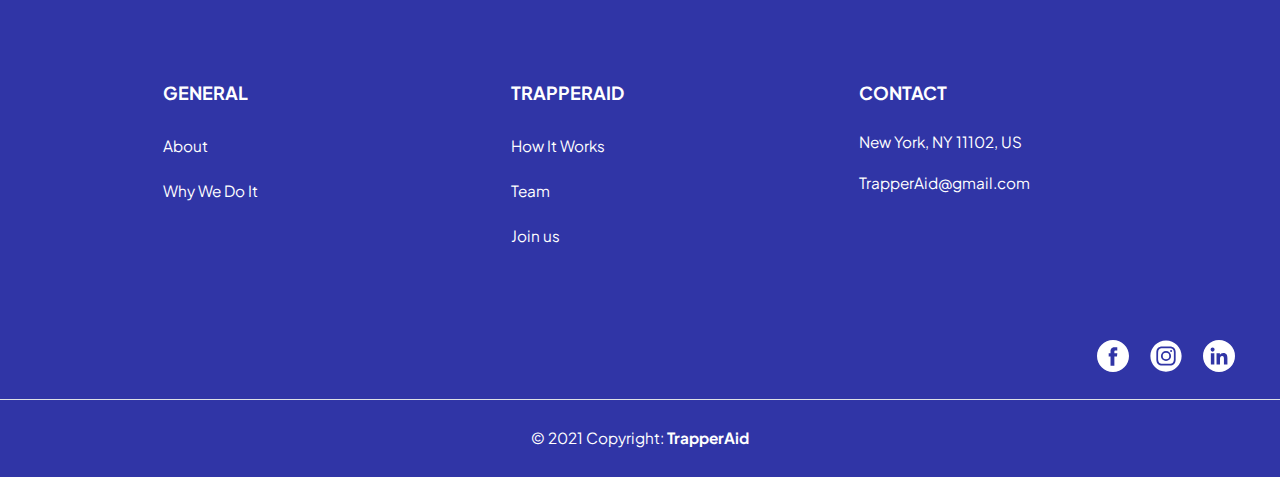
==== commit 7e414cc5: "fix footer outline on socials" ====
--- a/index.html
+++ b/index.html
@@ -422,7 +422,7 @@
             <img src="images/alexa.jpg" class="card-img-top" alt="Alexa Kyler - a headshot of a woman.">
             <div class="card-body">
               <p class="card-title">Alexa Kyler</p>
-              <p class="body-small">Cat Mom & TNR Advocate</p>
+              <p class="body-small">Cat Mom</p>
               <div class="social-icons">
                 <a href="https://www.linkedin.com/in/aleksandra-slomska-1039681b3/" target="_blank" aria-label="LinkedIn">
                   <img src="images/linkedin-pink.svg" height="32px" width="32px" class="img-fluid img-fluid-social" alt="Responsive Image">
@@ -440,7 +440,7 @@
             <img src="images/alex2.jpg" class="card-img-top" alt="Image 3">
             <div class="card-body">
               <p class="card-title">Alexander Kyler</p>
-              <p class="body-small">Cat Dad & TNR Advocate</p>
+              <p class="body-small">Cat Dad</p>
               <div class="social-icons">
                 <a href="https://www.linkedin.com" target="_blank" aria-label="LinkedIn">
                   <img src="images/linkedin-blue.svg" height="32px" width="32px" class="img-fluid img-fluid-social" alt="Alexander Kyler - a headshot of a man in his thirties">
@@ -454,7 +454,7 @@
           <div class="card">
             <img src="images/room-for-you.jpg" class="card-img-top" alt="Image 4">
             <div class="card-body">
-              <h5 class="card-title">Room for you!</h5>
+              <p class="card-title">Room for you!</p>
               <p class="body-small">Join our colony.</p>
               <div class="social-icons">
                 <a href="https://www.linkedin.com" target="_blank" aria-label="LinkedIn">
@@ -567,17 +567,17 @@
     <!-- left -->
     <div class="me-5 d-none d-lg-block">
       <span class="" style="margin-left: 16px; color: #3035A6;">Follow us</span>
-    </div> 
+    </div>
     <!-- right -->
     <div>
       <a href="https://www.facebook.com/TrapperAid" target="_blank" aria-label="Facebook">
-        <img src="images/facebook-white.svg" height="32px" width="32px" class="img-fluid img-fluid-social me-3" alt="Responsive Image">
+        <img src="images/facebook-white.svg" height="32px" width="32px" class="img-fluid img-fluid-social me-3" alt="White Facebook icon to click">
       </a>
       <a href="https://www.instagram.com/trapperaid/" target="_blank" aria-label="Instagram">
-        <img src="images/instagram-white.svg" height="32px" width="32px" class="img-fluid img-fluid-social me-3" alt="Responsive Image">
+        <img src="images/instagram-white.svg" height="32px" width="32px" class="img-fluid img-fluid-social me-3" alt="White Instagram icon to click">
       </a>
       <a href="https://www.linkedin.com/company/trapperaid/?viewAsMember=true" target="_blank" aria-label="LinkedIn">
-        <img src="images/linkedin-white.svg" height="32px" width="32px" class="img-fluid img-fluid-social me-3" alt="Responsive Image">
+        <img src="images/linkedin-white.svg" height="32px" width="32px" class="img-fluid img-fluid-social me-3" alt="White LinkedIn icon to click">
       </a>
     </div>
   </section>
--- a/css/styles.css
+++ b/css/styles.css
@@ -85,7 +85,7 @@
 
 @media (max-width: 576px) {
   html {
-    font-size: 14px; /* Small screens, like mobile phones */
+    font-size: 16px; /* Small screens, like mobile phones */
   }
   
 }
@@ -407,6 +407,11 @@
   border: none;
 }
 
+.card-title {
+  font-weight: 600;
+  font-size: 1.25rem;
+}
+
 .card-body {
   padding: 12px 0px;
 }
@@ -450,6 +455,18 @@
   text-decoration: none;
 }
 
-
-
-
+a img {
+  border: none;  /* removes any borders from the image */
+  outline: none;  /* removes the default focus outline */
+}
+
+a {
+  text-decoration: none;  /* removes any default underline or other link decorations */
+  border: none;           /* ensures no borders are applied to the anchor tag itself */
+  outline: none;          /* removes the outline that appears when focused */
+}
+
+
+
+
+
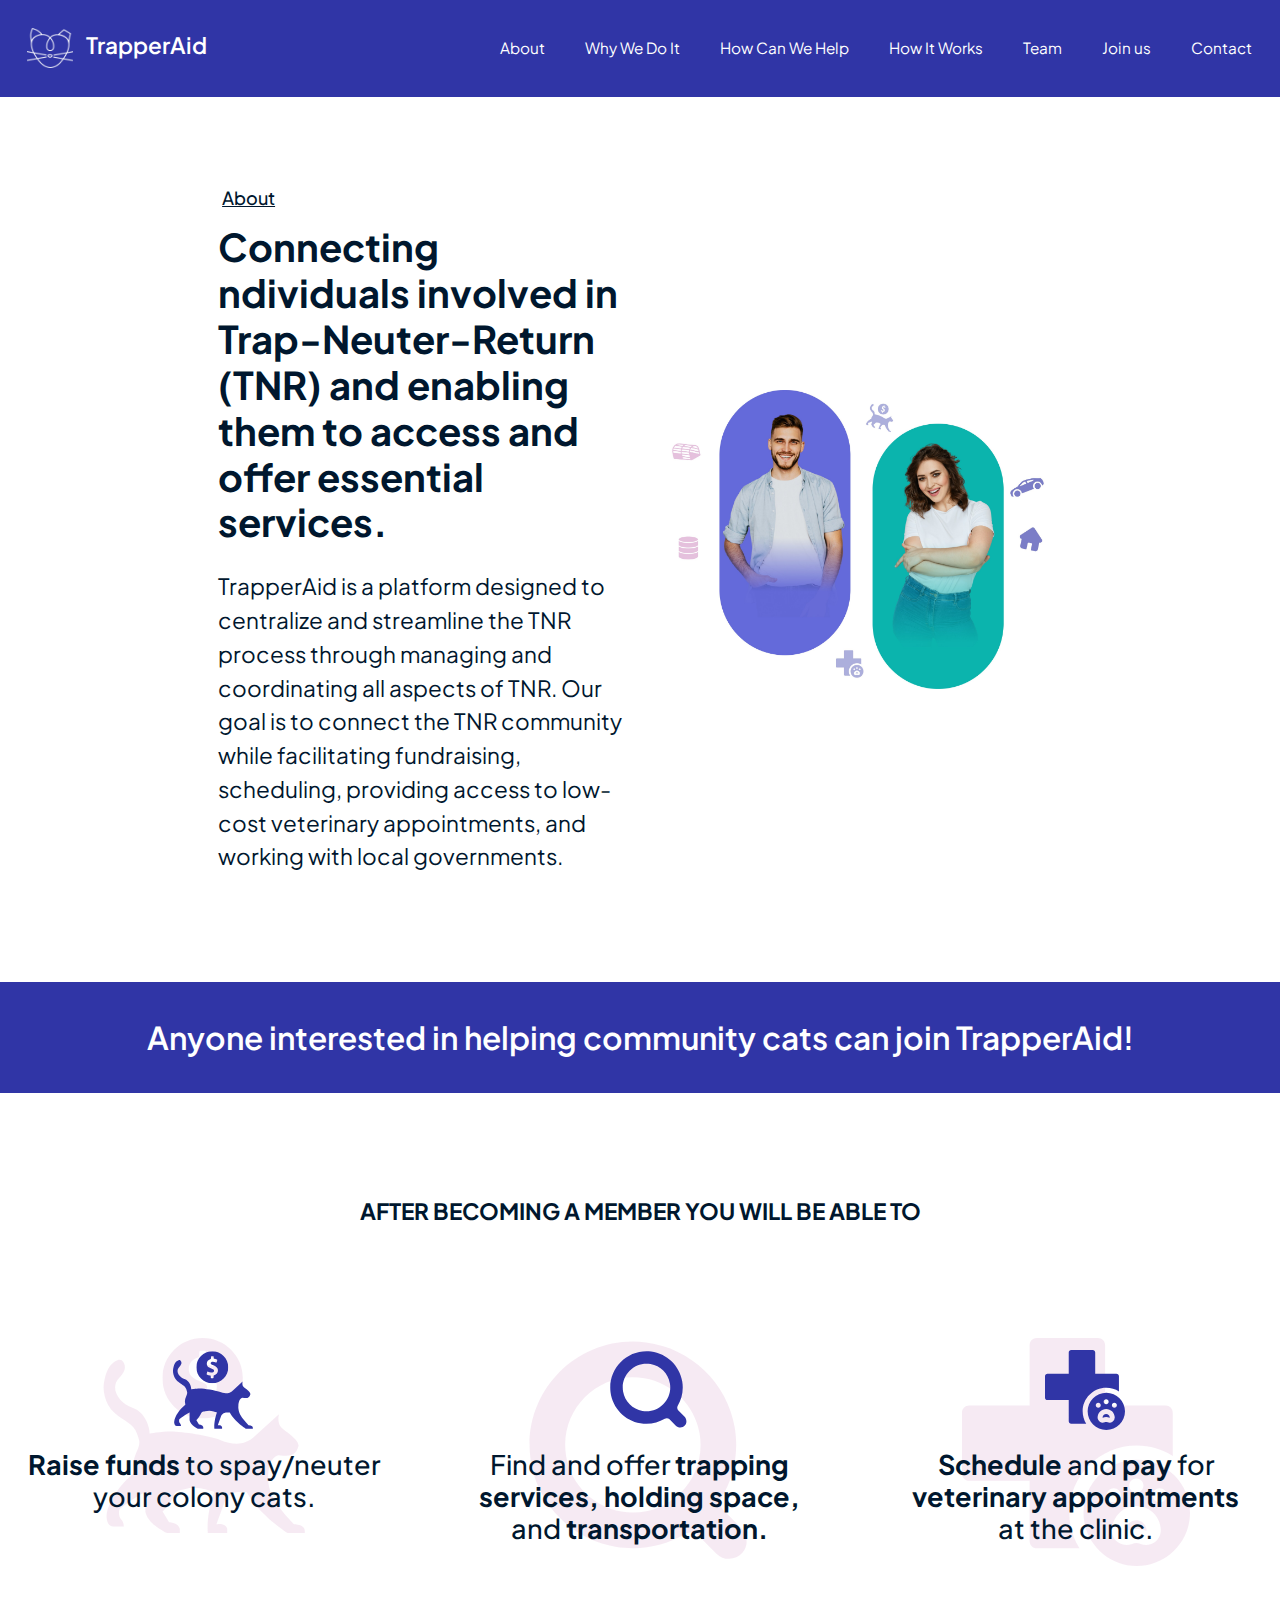
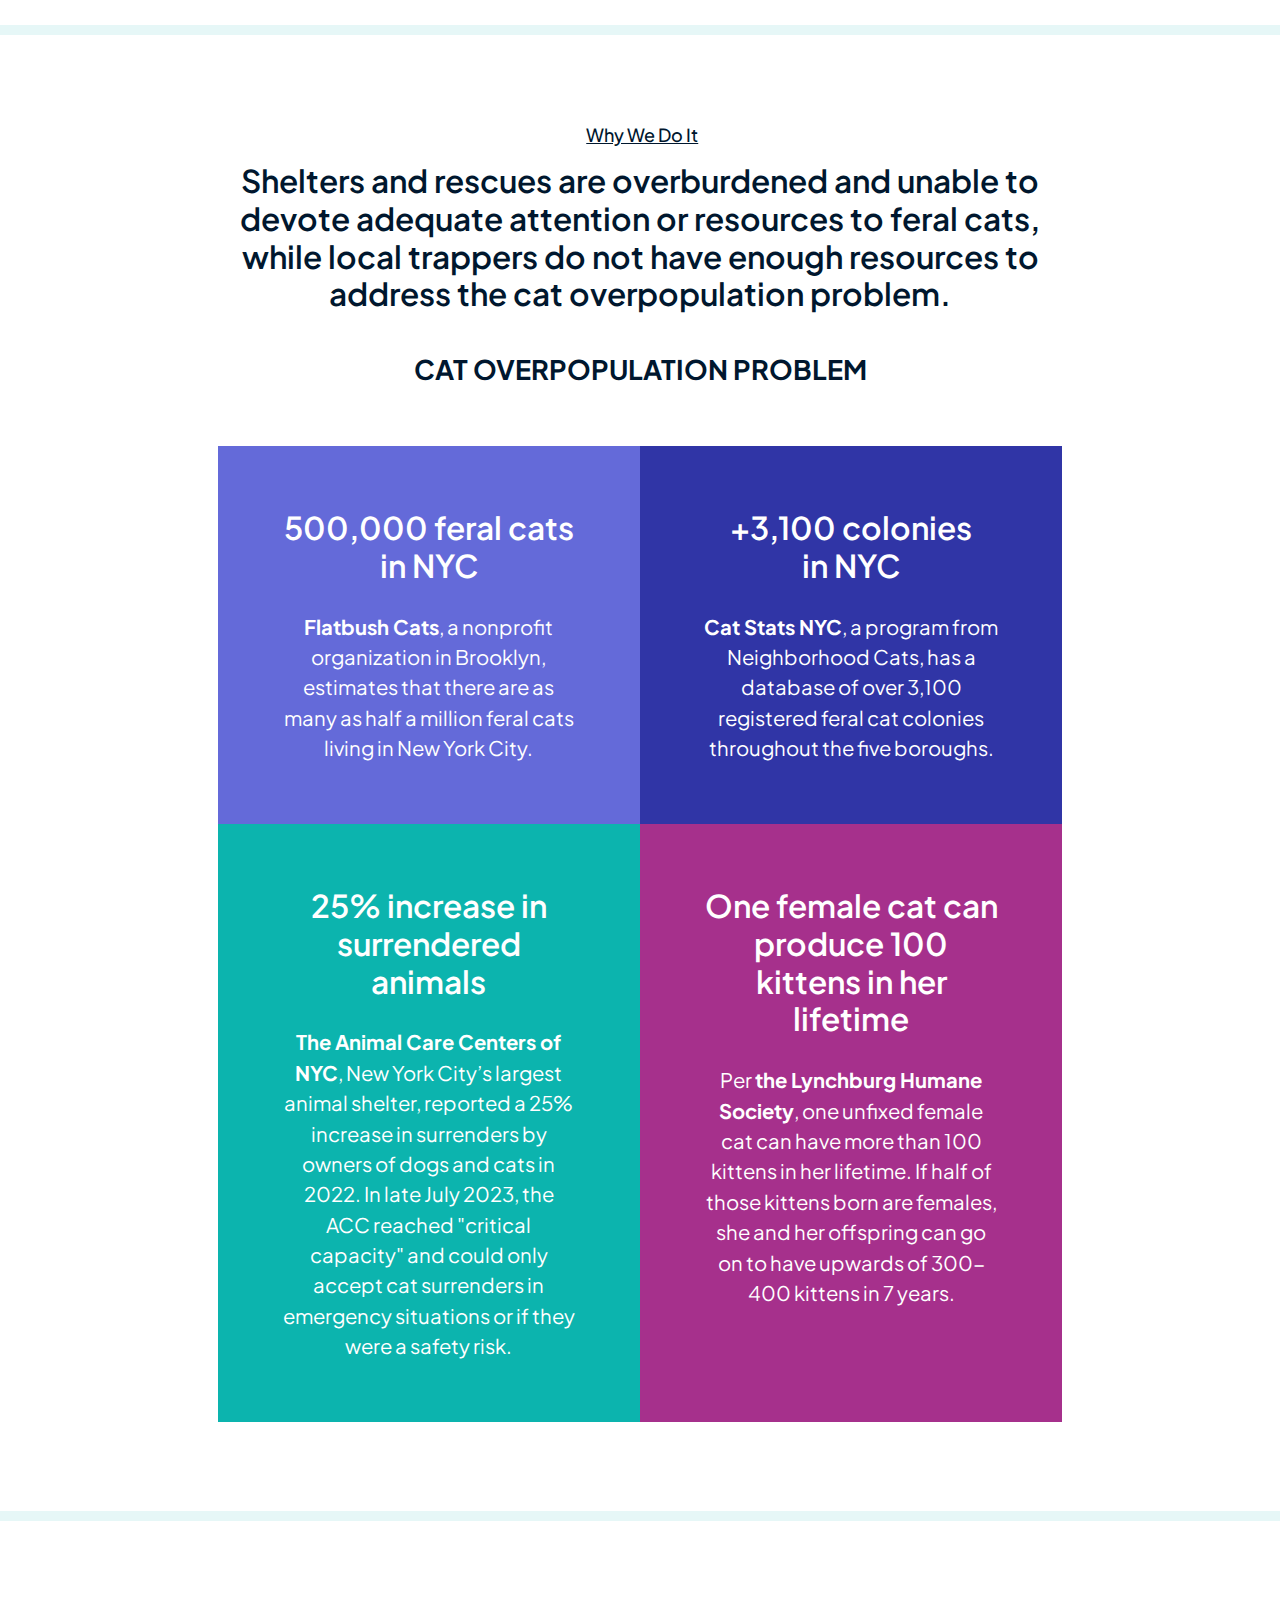
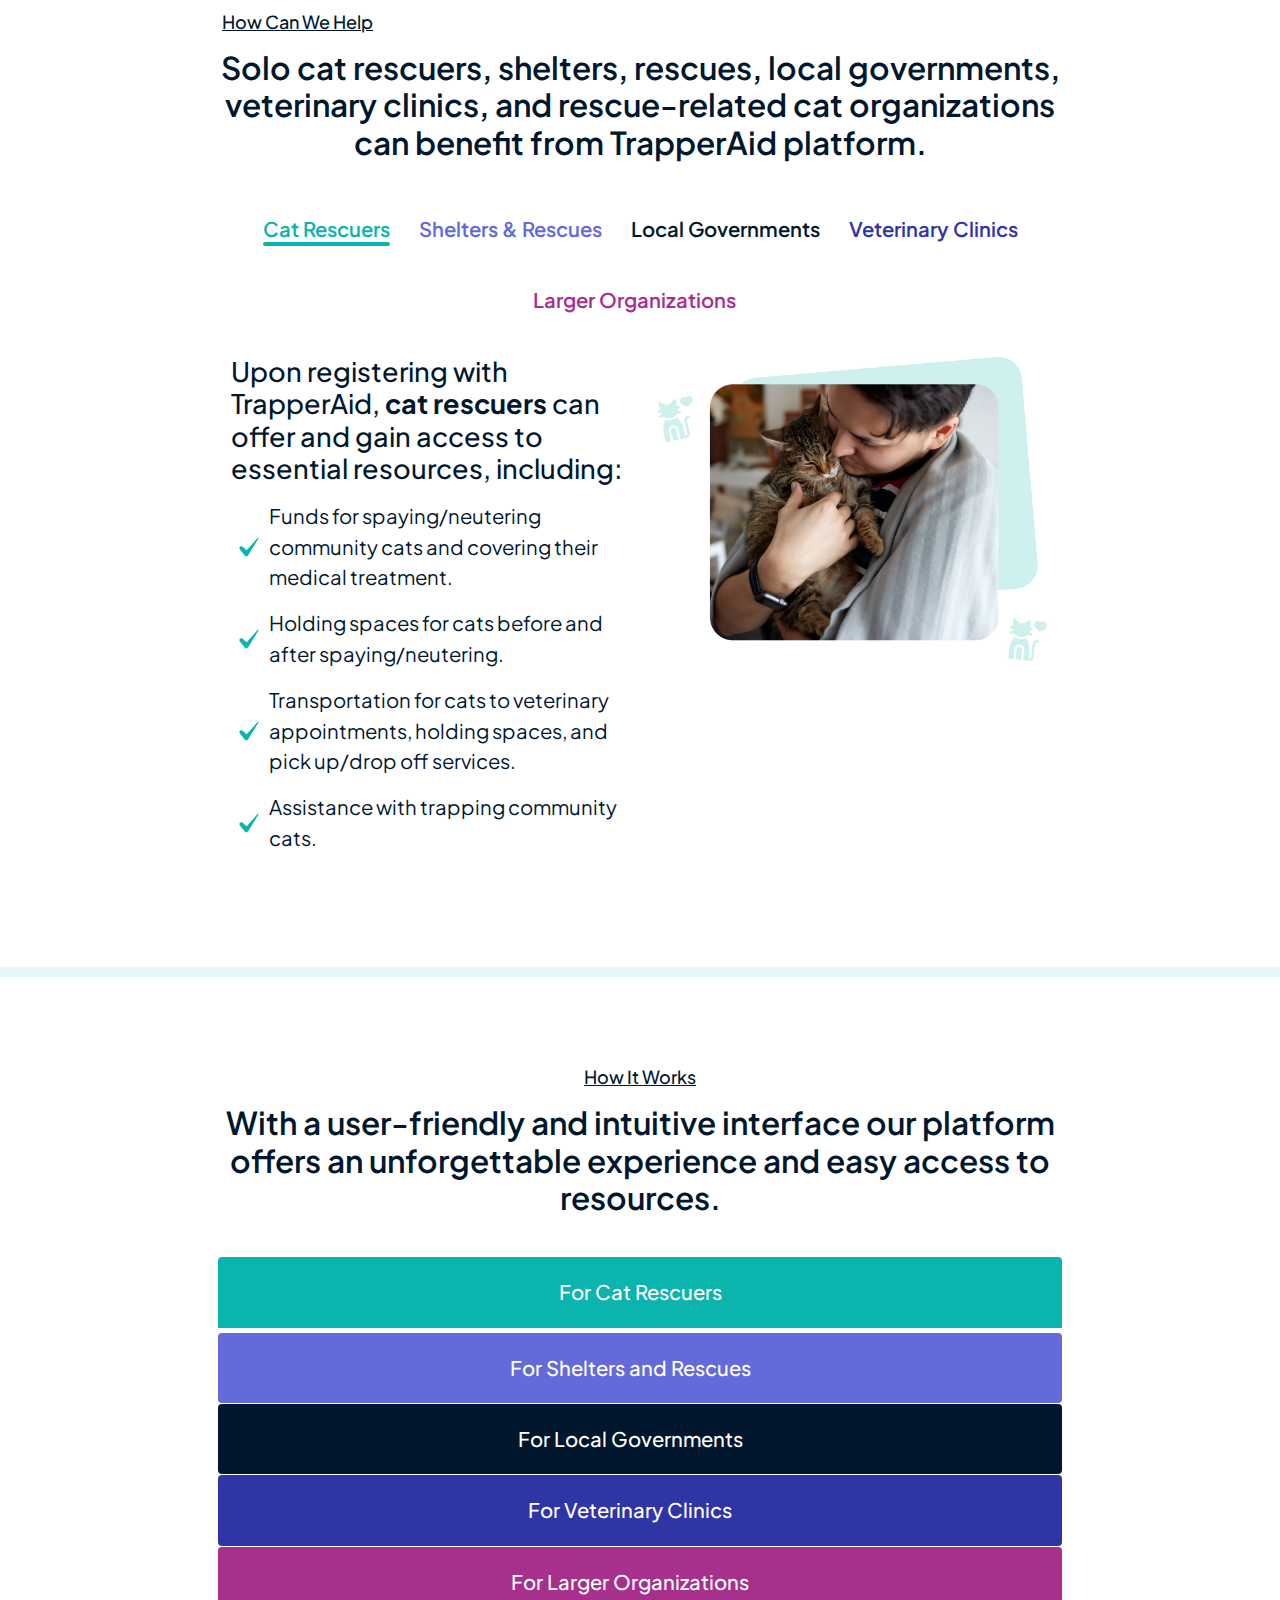
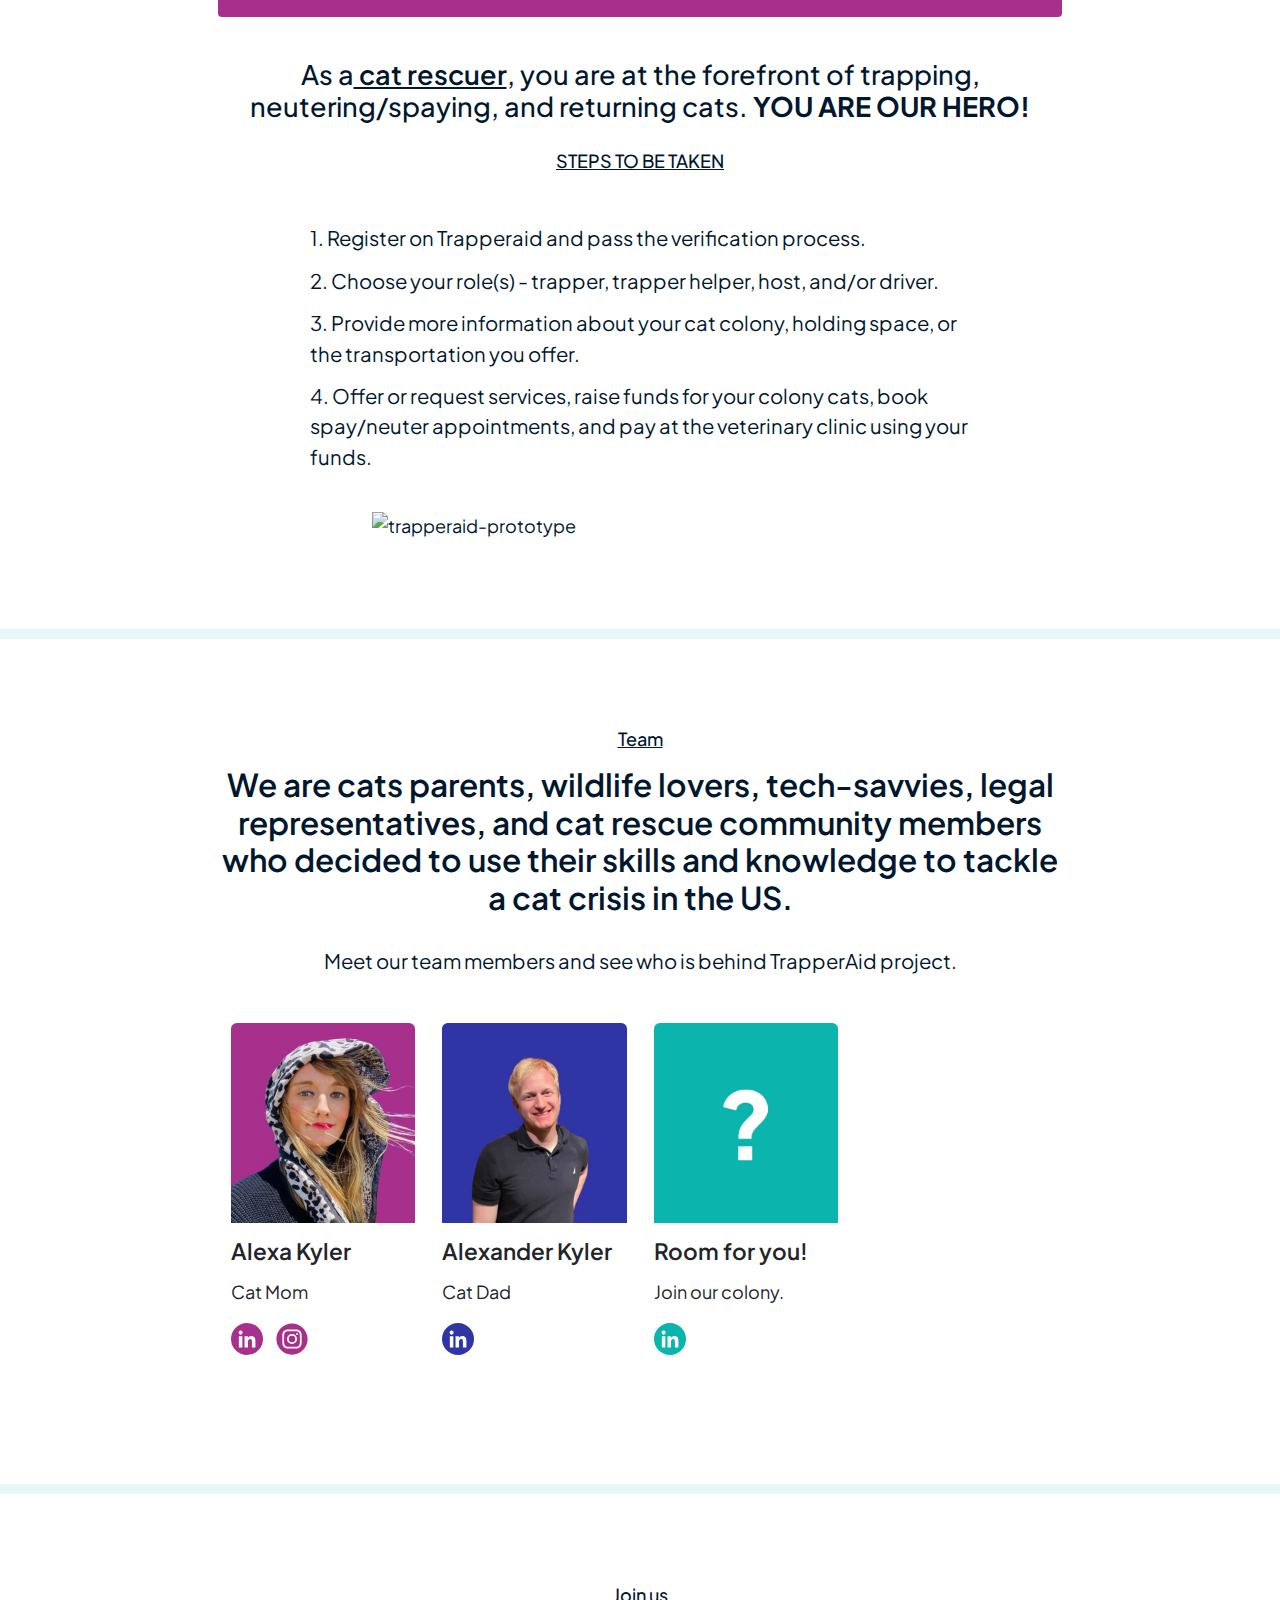
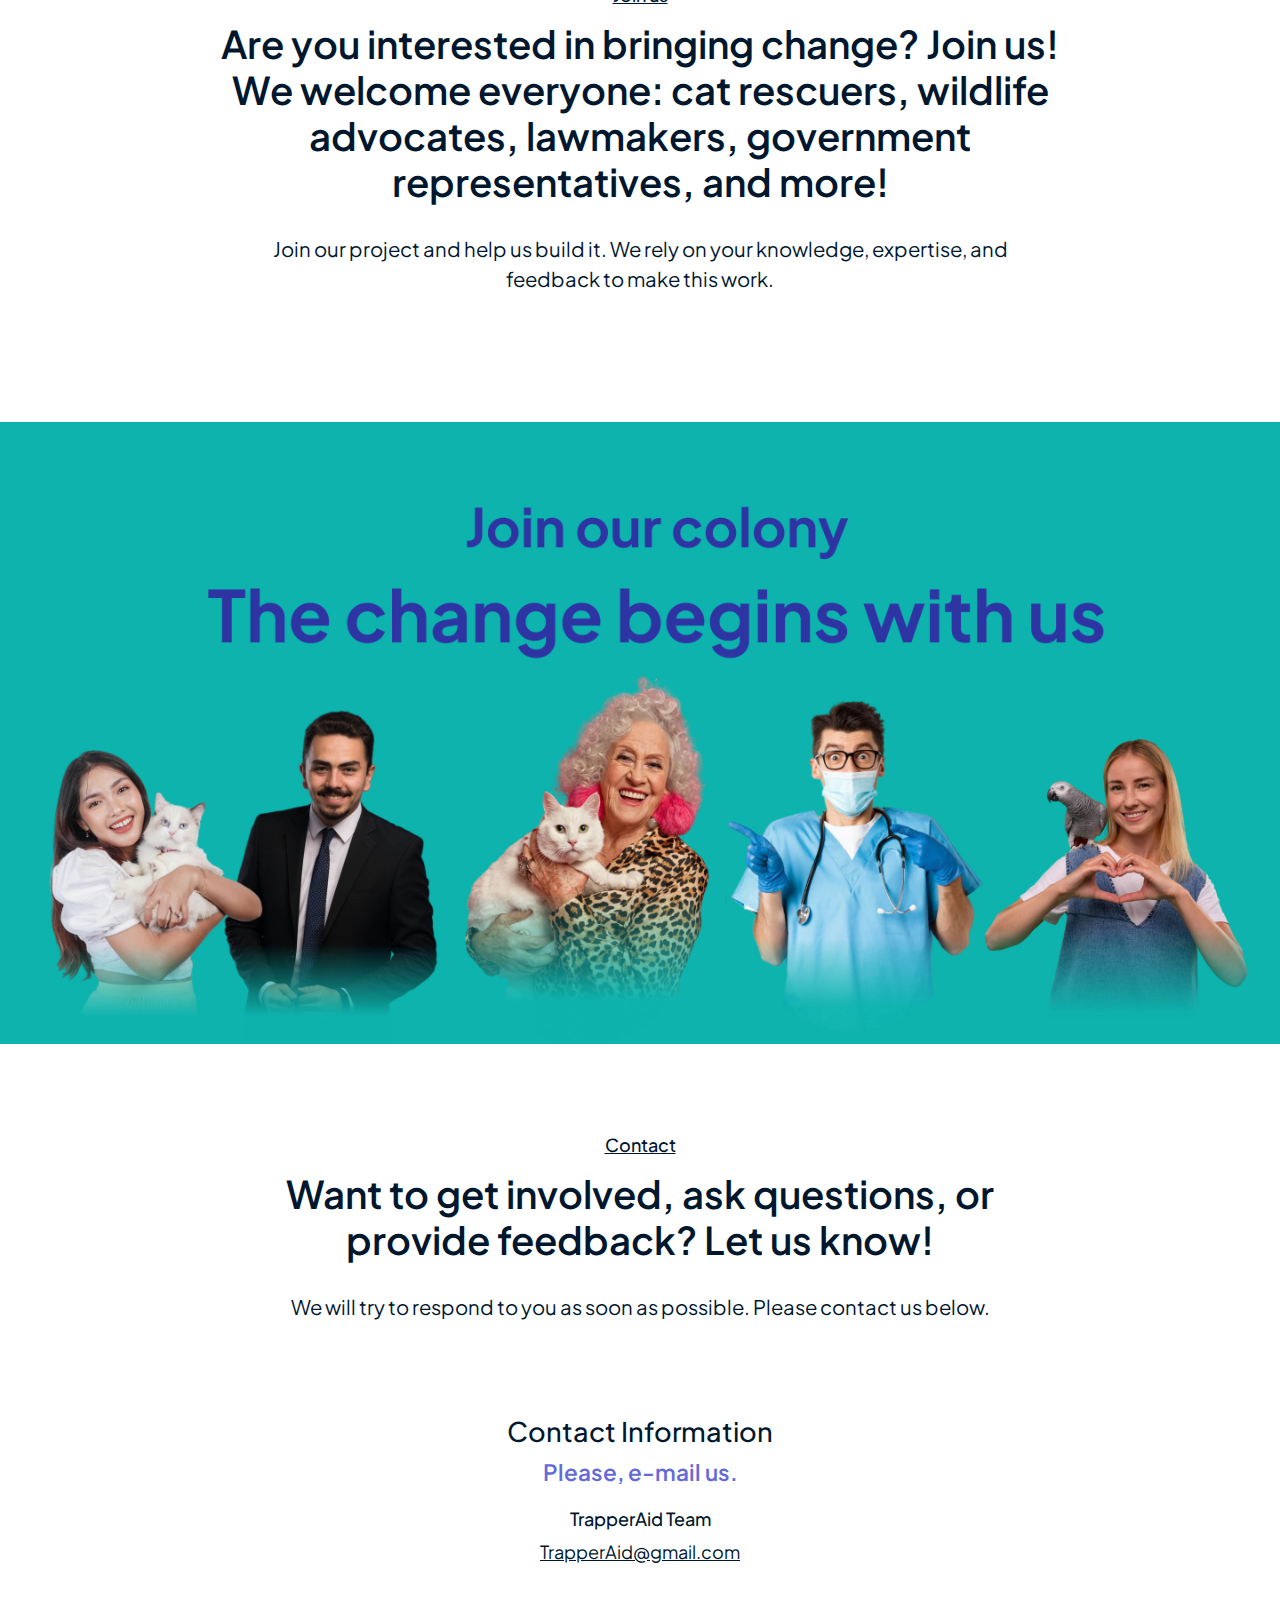
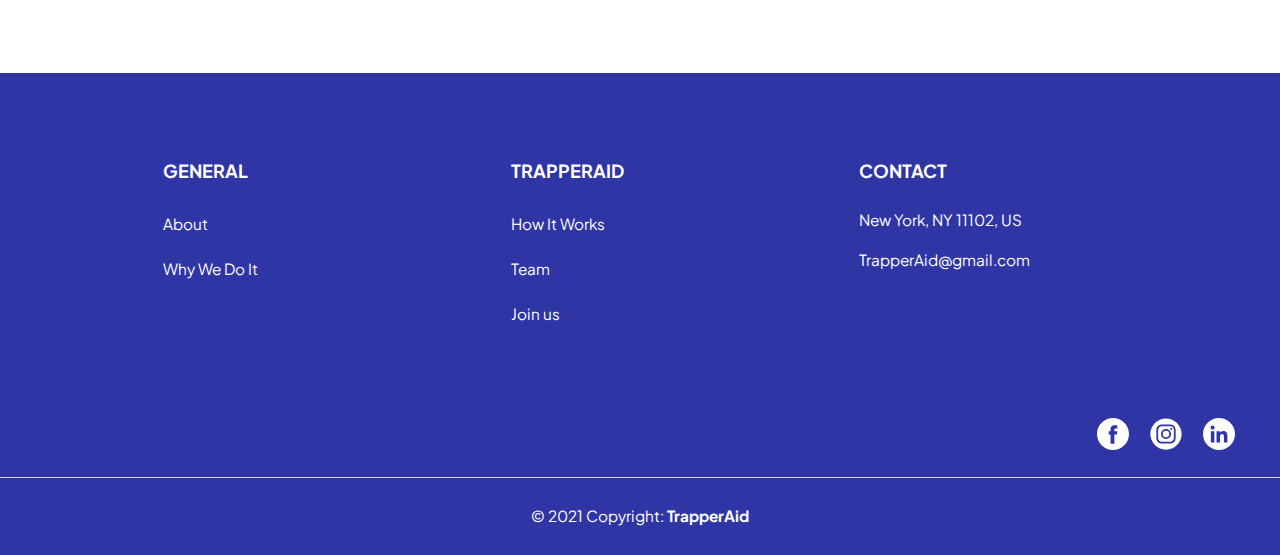
==== commit 7935091b: "changes to font sizes on mobile" ====
--- a/index.html
+++ b/index.html
@@ -163,7 +163,7 @@
   </div>
 
   <div class="container-members">
-    <p style="text-align: center; margin-top: 20px; font-weight: 700; font-size: 1.5rem;">AFTER BECOMING A MEMBER YOU WILL BE ABLE TO</p> <!-- Changed from h4 to h3 -->
+    <p style="text-align: center; margin-top: 20px; font-weight: 700; font-size: 1.25rem;">AFTER BECOMING A MEMBER YOU WILL BE ABLE TO</p> <!-- Changed from h4 to h3 -->
   </div>
 
   <!-- services available to users after joining the platform -->
@@ -172,7 +172,7 @@
       <div class="col-sm-4 mb-3 mb-sm-0">
         <div class="card card-feature p-4 text-center">
           <div class="card-body card-body-cat">
-            <img src="images/cat-fundraiser-blue.svg" alt="Cat icon with raised tail and dollar sign above its back" width="80" height="80" class="d-inline-block align-text-center ms-3">
+            <img src="images/cat-blue.svg" alt="Cat icon with raised tail and dollar sign above its back" width="80" height="80" class="d-inline-block align-text-center ms-3">
             <h4 class="mt-3"><strong>Raise funds</strong> to spay/neuter your colony cats.</h4>
           </div>
         </div>
@@ -268,10 +268,10 @@
           <div class="col-md-6 col-help">
             <h4>Upon registering with TrapperAid,<strong> cat rescuers</strong> can offer and gain access to essential resources, including:</h4>
             <ul class="icon-list icon-list-one">
-              <li class="body-small">Funds for spaying/neutering community cats and covering their medical treatment.</li>
-              <li class="body-small">Holding spaces for cats before and after spaying/neutering.</li>
-              <li class="body-small">Transportation for cats to veterinary appointments, holding spaces, and pick up/drop off services.</li>
-              <li class="body-small">Assistance with trapping community cats.</li>
+              <li class="body-normal">Funds for spaying/neutering community cats and covering their medical treatment.</li>
+              <li class="body-normal">Holding spaces for cats before and after spaying/neutering.</li>
+              <li class="body-normal">Transportation for cats to veterinary appointments, holding spaces, and pick up/drop off services.</li>
+              <li class="body-normal">Assistance with trapping community cats.</li>
             </ul>
           </div>
           <!-- second column -->
@@ -668,10 +668,10 @@
            <div class="col-md-10 mx-auto">
            <h6 style="text-align: center;">STEPS TO BE TAKEN</h6>
            <ul style="margin-top: 32px;">
-           <li class="body-small" style="margin-top: 12px;">1. Register on Trapperaid and pass the verification process.</li>
-           <li class="body-small" style="margin-top: 12px;">2. Choose your role(s) - trapper, trapper helper, host, and/or driver.</li>
-           <li class="body-small" style="margin-top: 12px;">3. Provide more information about your cat colony, holding space, or the transportation you offer.</li>
-           <li class="body-small" style="margin-top: 12px;">4. Offer or request services, raise funds for your colony cats, book spay/neuter appointments, and pay at the veterinary clinic using your funds.</li>
+           <li class="body-normal" style="margin-top: 12px;">1. Register on Trapperaid and pass the verification process.</li>
+           <li class="body-normal" style="margin-top: 12px;">2. Choose your role(s) - trapper, trapper helper, host, and/or driver.</li>
+           <li class="body-normal" style="margin-top: 12px;">3. Provide more information about your cat colony, holding space, or the transportation you offer.</li>
+           <li class="body-normal" style="margin-top: 12px;">4. Offer or request services, raise funds for your colony cats, book spay/neuter appointments, and pay at the veterinary clinic using your funds.</li>
           </ul>
          </div>
          <!-- second column -->
@@ -690,9 +690,9 @@
           <div class="col-md-10 mx-auto">
           <h6 style="text-align: center">STEPS TO BE TAKEN</h6>
           <ul style="margin-top: 32px;">
-          <li class="body-small" style="margin-top: 12px;">1. We will register your shelter/rescue on the platform and guide you on how to list resources, schedule services, and manage volunteers.</li>
-          <li class="body-small" style="margin-top: 12px;">2. We will provide you training sessions on using the platform for coordination and data entry.</li>
-          <li class="body-small" style="margin-top: 12px;">3. Start using our services! Raise funds, book a holding place or a transport, schedule appointments, and pay at the veterinary clinics for spay/neuter services and unexpected medial issues.</li>
+          <li class="body-normal" style="margin-top: 12px;">1. We will register your shelter/rescue on the platform and guide you on how to list resources, schedule services, and manage volunteers.</li>
+          <li class="body-normal" style="margin-top: 12px;">2. We will provide you training sessions on using the platform for coordination and data entry.</li>
+          <li class="body-normal" style="margin-top: 12px;">3. Start using our services! Raise funds, book a holding place or a transport, schedule appointments, and pay at the veterinary clinics for spay/neuter services and unexpected medial issues.</li>
         </ul>
       </div>
      <!-- second column -->
@@ -711,9 +711,9 @@
            <div class="col-md-10 mx-auto">
            <h6 style="text-align: center;">STEPS TO BE TAKEN</h6>
            <ul style="margin-top: 32px;">
-           <li class="body-small" style="margin-top: 12px;">1. We will register city and public health officials on the platform and provide access to dashboards, data visualization tools, and reporting features. </li>
-           <li class="body-small" style="margin-top: 12px;">2. We will train your officials on interpreting public health data, managing alerts, coordinating  with TNR providers, and using resource allocation tools. </li>
-           <li class="body-small" style="margin-top: 12px;">3. We will start collecting and analyzing health-related data to monitor disease outbreaks, optimize resource distribution, and guide public health measures to enhance public health and safety outcomes. </li>
+           <li class="body-normal" style="margin-top: 12px;">1. We will register city and public health officials on the platform and provide access to dashboards, data visualization tools, and reporting features. </li>
+           <li class="body-normal" style="margin-top: 12px;">2. We will train your officials on interpreting public health data, managing alerts, coordinating  with TNR providers, and using resource allocation tools. </li>
+           <li class="body-normal" style="margin-top: 12px;">3. We will start collecting and analyzing health-related data to monitor disease outbreaks, optimize resource distribution, and guide public health measures to enhance public health and safety outcomes. </li>
           </ul>
          </div>
          <!-- second column -->
@@ -732,9 +732,9 @@
           <div class="col-md-10 mx-auto">
           <h6 style="text-align: center">STEPS TO BE TAKEN</h6>
           <ul style="margin-top: 32px;">
-          <li class="body-small" style="margin-top: 12px;">1. We will register your veterinary clinic on the platform and help you list services, set pricing, and understand platform incentives.</li>
-          <li class="body-small" style="margin-top: 12px;">2. We will provide sessions to show your vets how to manage appointments, integrate our platform with existing systems, and report data.</li>
-          <li class="body-small" style="margin-top: 12px;">3. We will collect data on TNR services provided by your clinic to track your impact and prove that you qualify for incentives.</li>
+          <li class="body-normal" style="margin-top: 12px;">1. We will register your veterinary clinic on the platform and help you list services, set pricing, and understand platform incentives.</li>
+          <li class="body-normal" style="margin-top: 12px;">2. We will provide sessions to show your vets how to manage appointments, integrate our platform with existing systems, and report data.</li>
+          <li class="body-normal" style="margin-top: 12px;">3. We will collect data on TNR services provided by your clinic to track your impact and prove that you qualify for incentives.</li>
         </ul>
       </div>
      <!-- second column -->
--- a/css/styles.css
+++ b/css/styles.css
@@ -78,8 +78,17 @@
   html {
     font-size: 16px; /* Reduce root font size for tablets */
   }
+  h1 {
+    font-size: 1.75rem;
+  }
   h2 {
     font-size: 1rem;
+  }
+  h3 {
+    font-size: 1.5;
+  }
+  h4 {
+    font-size: 1.25rem;
   }
 }
 
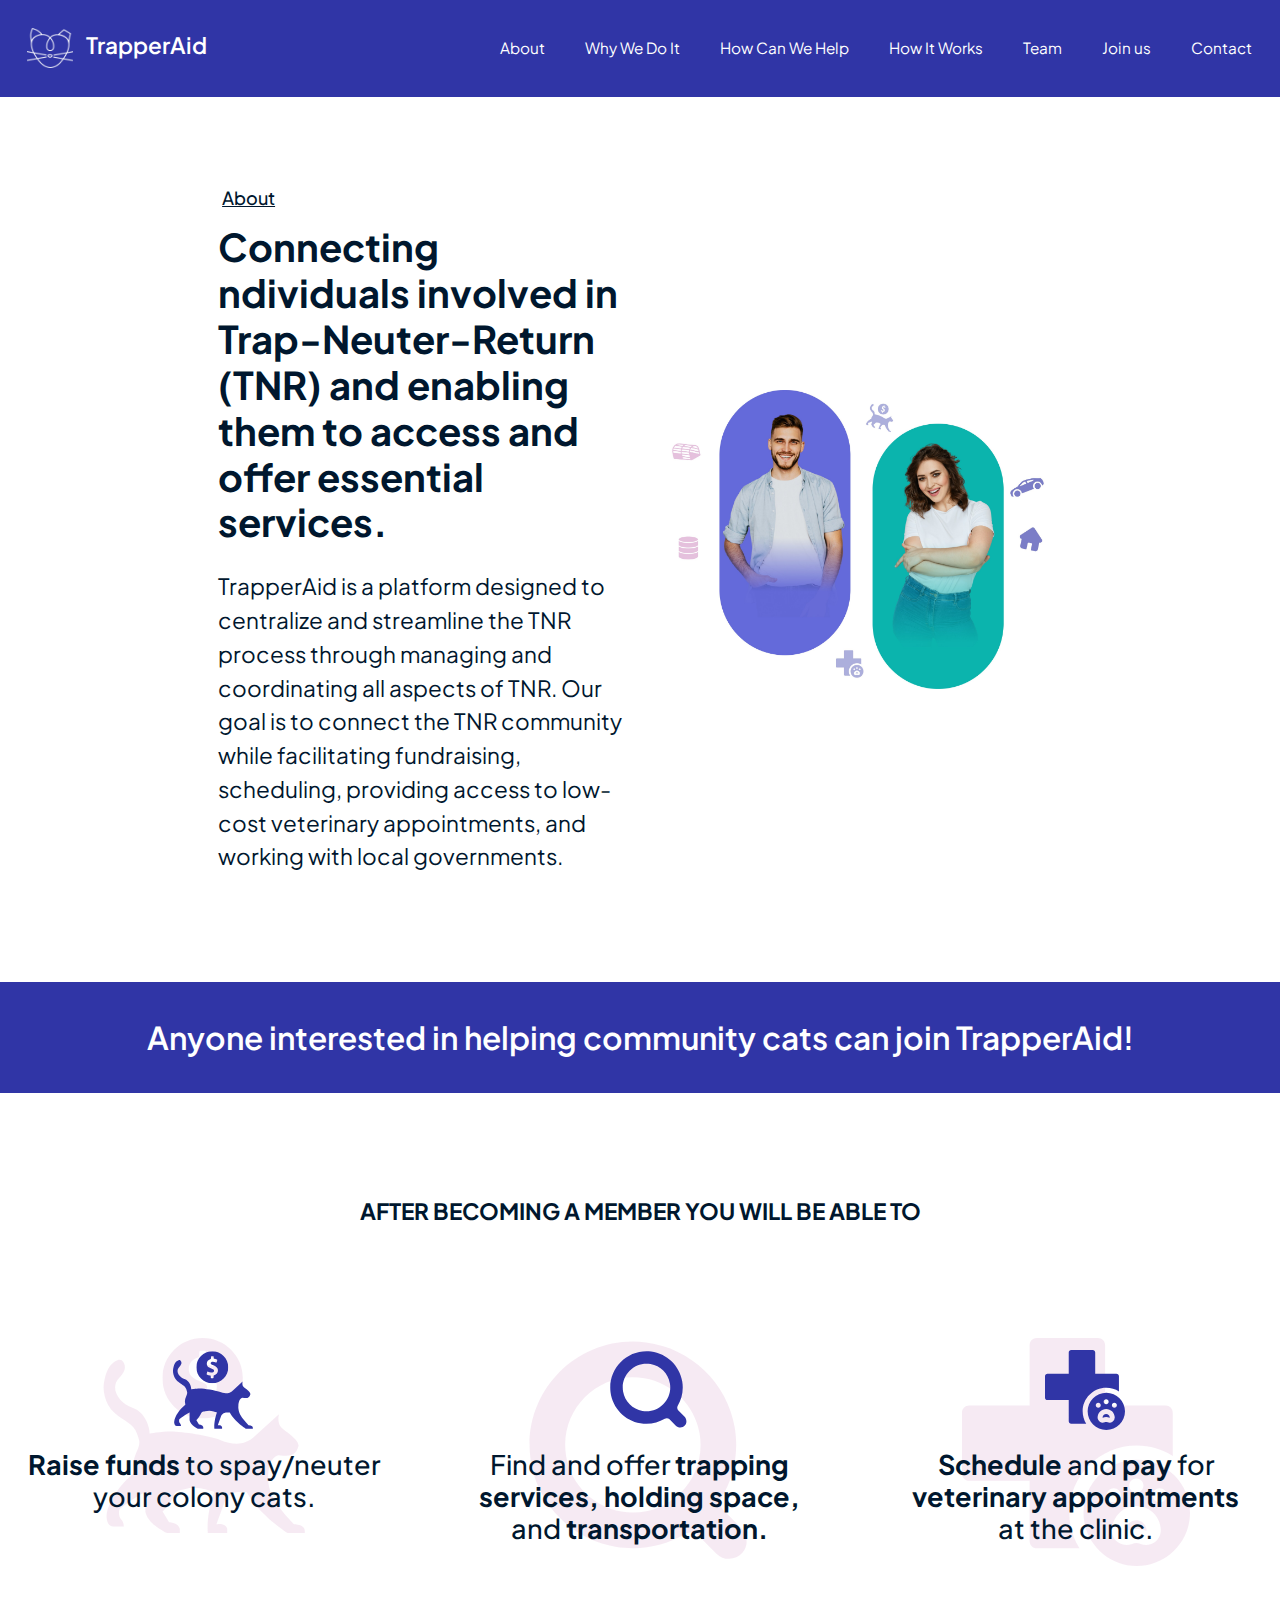
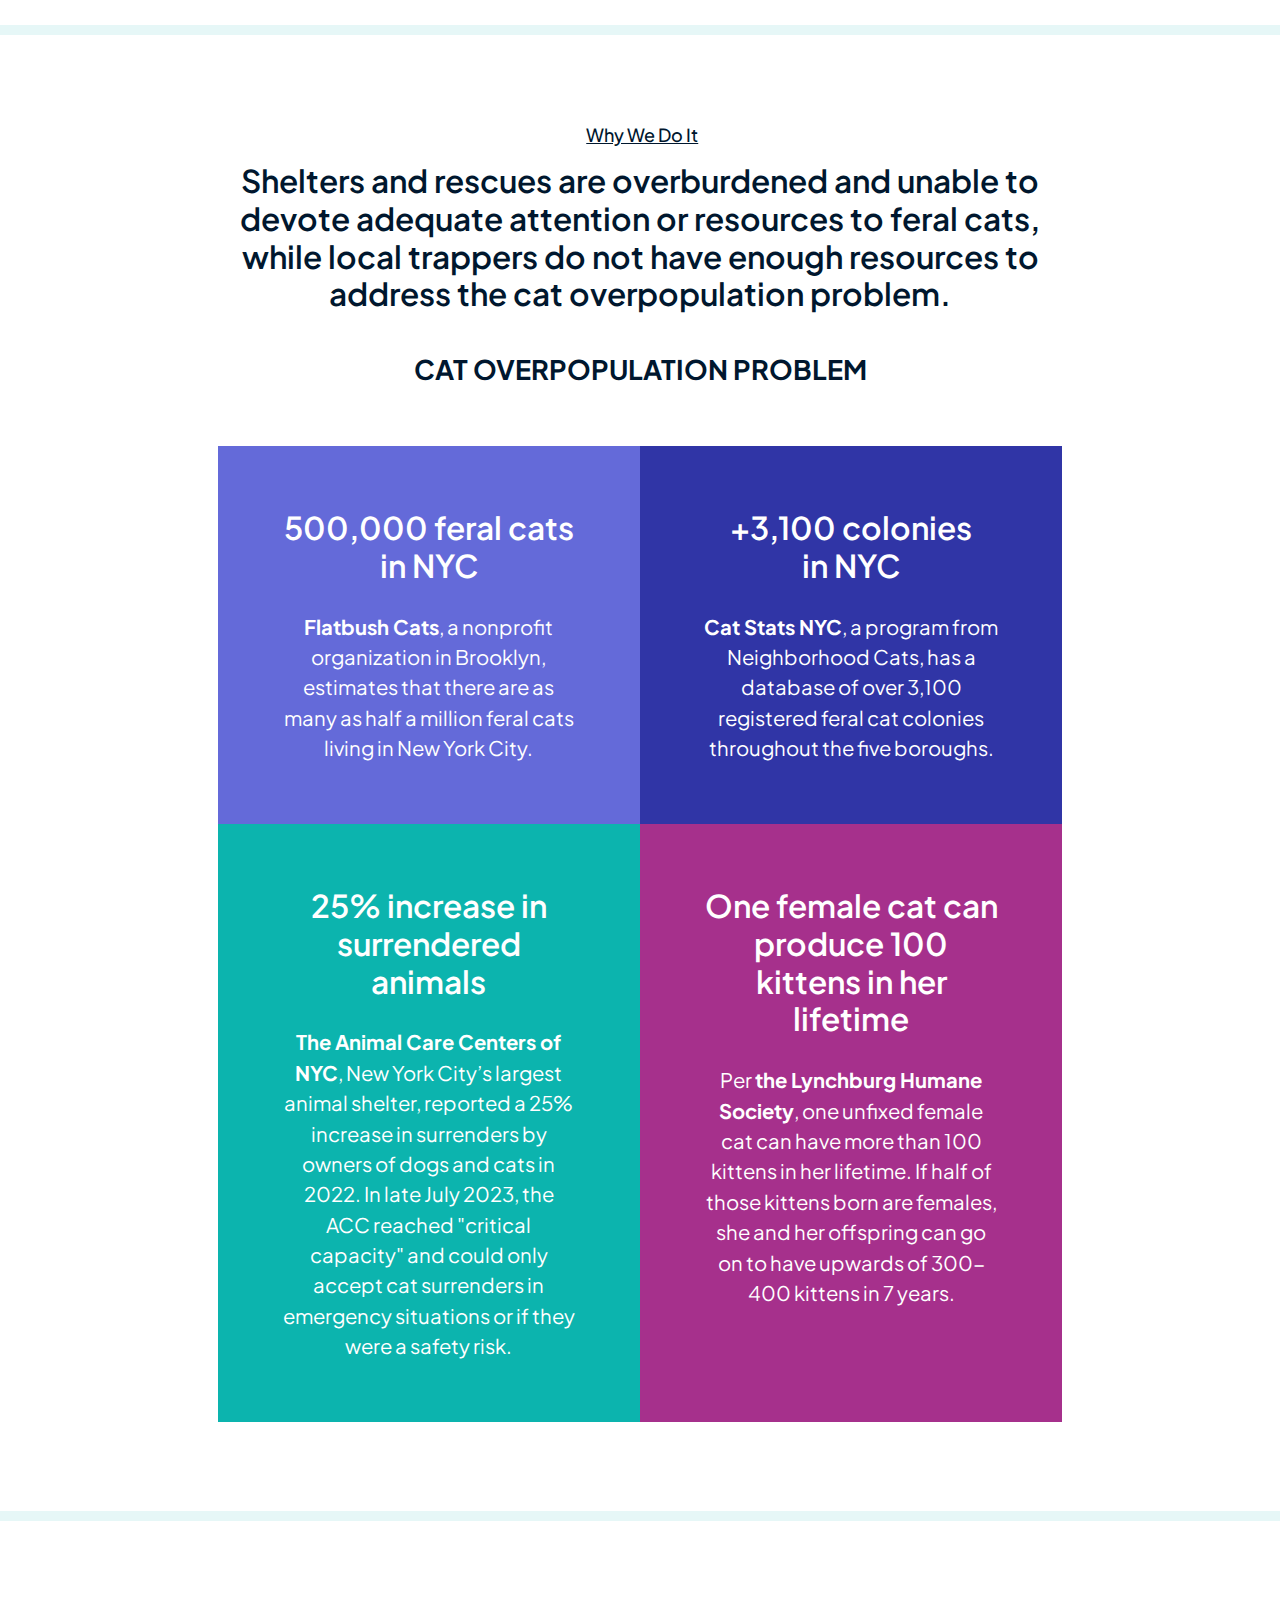
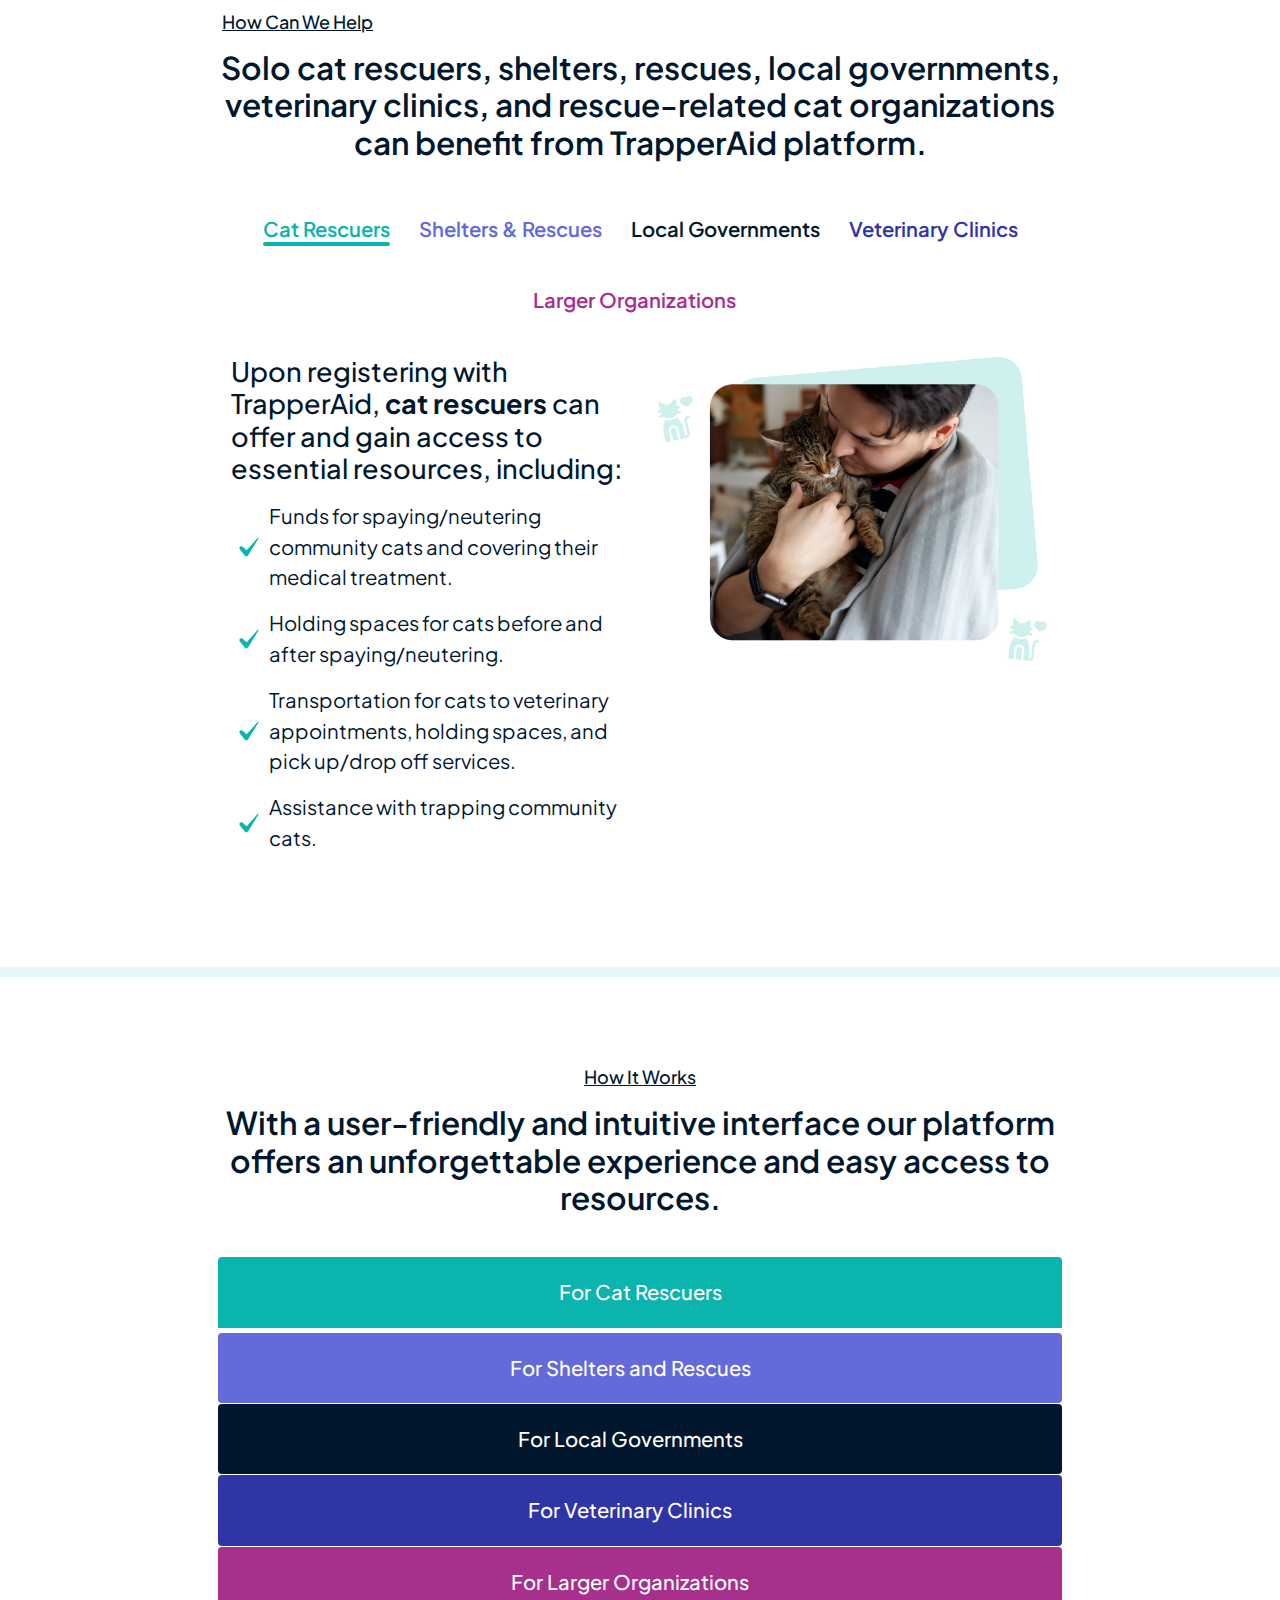
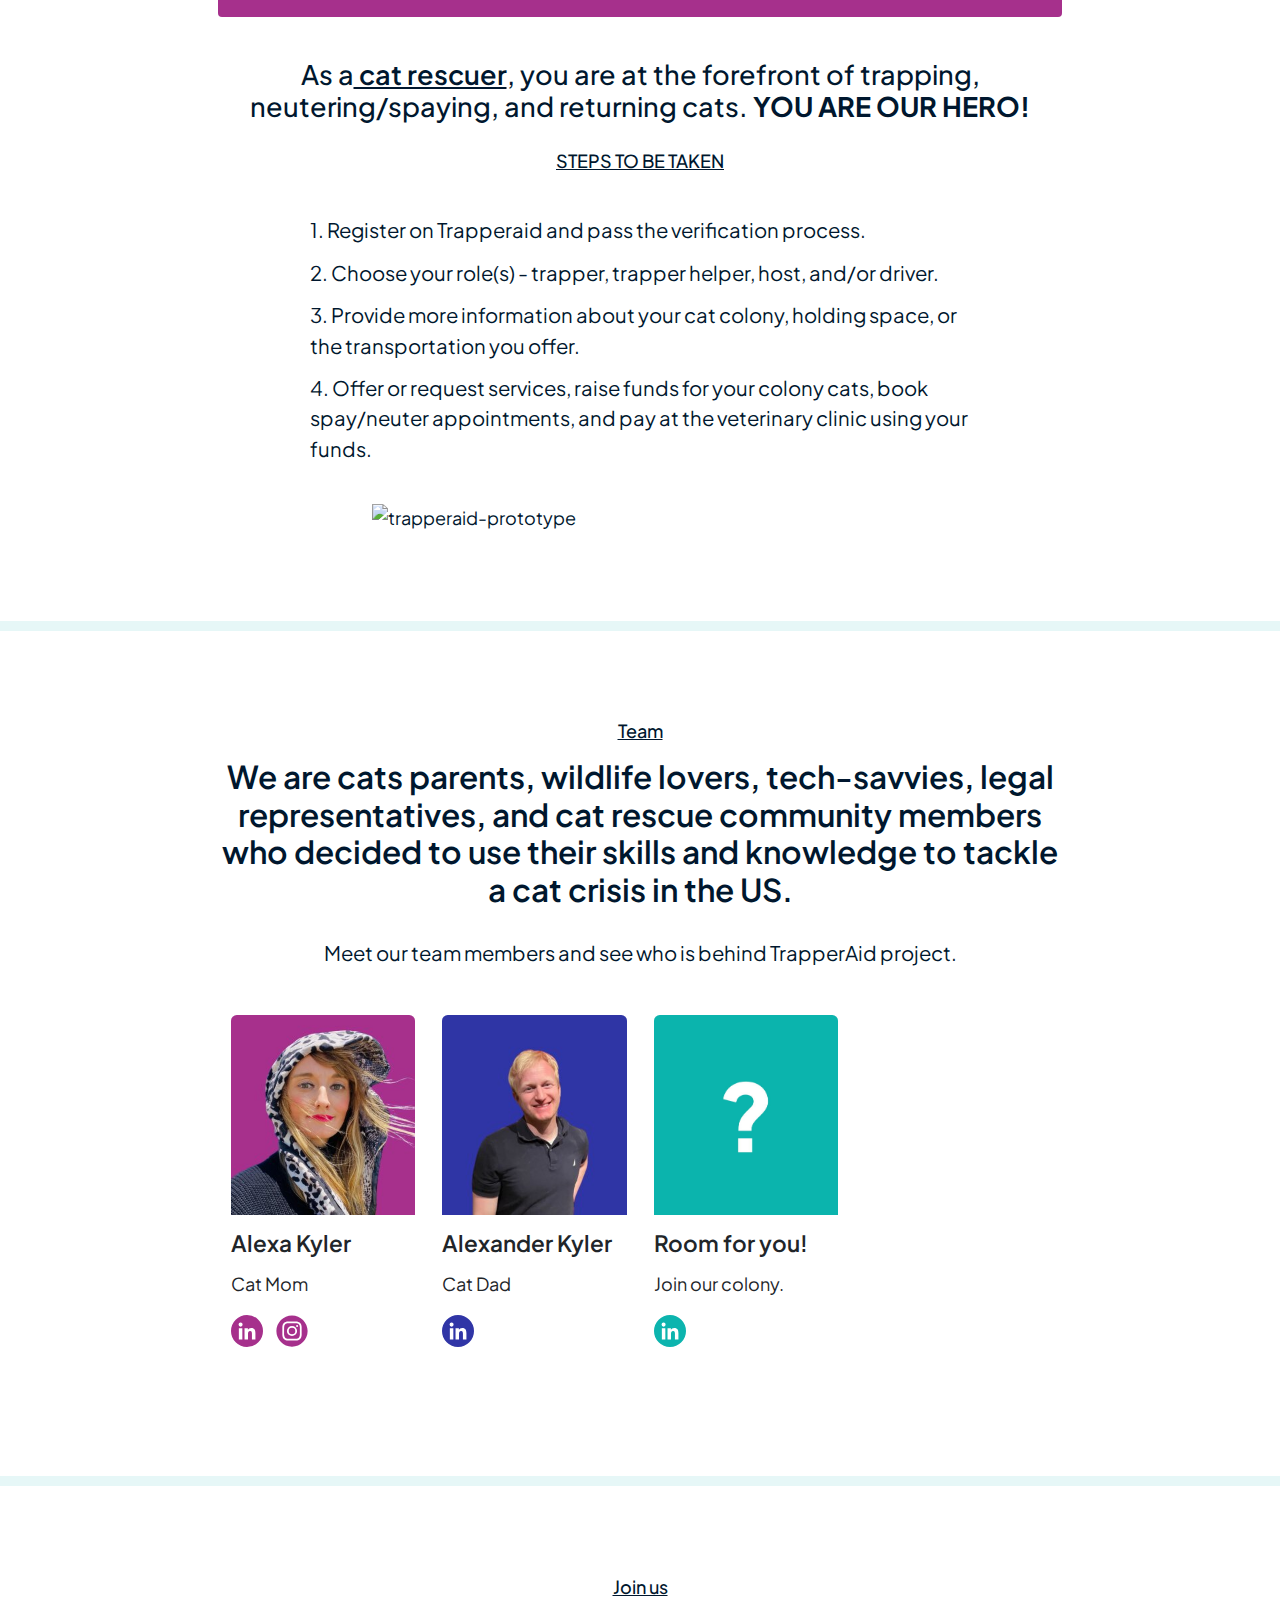
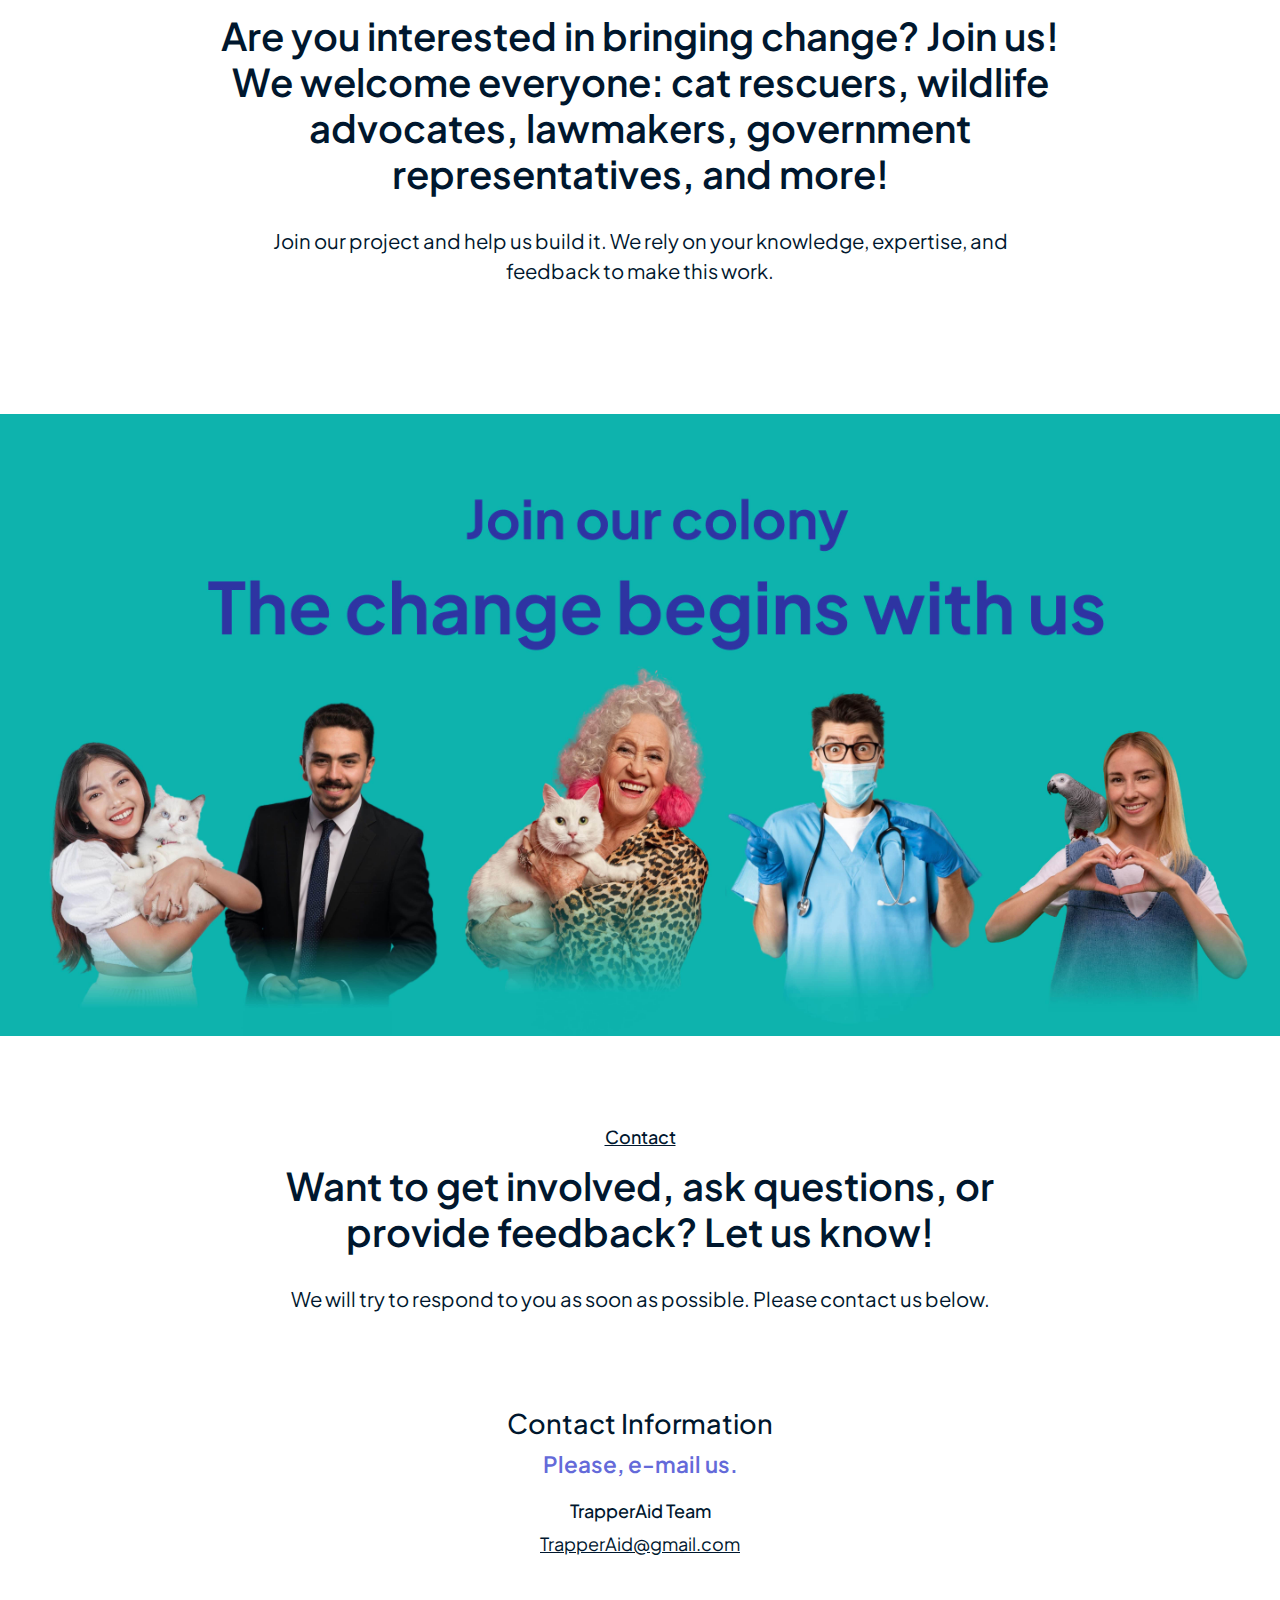
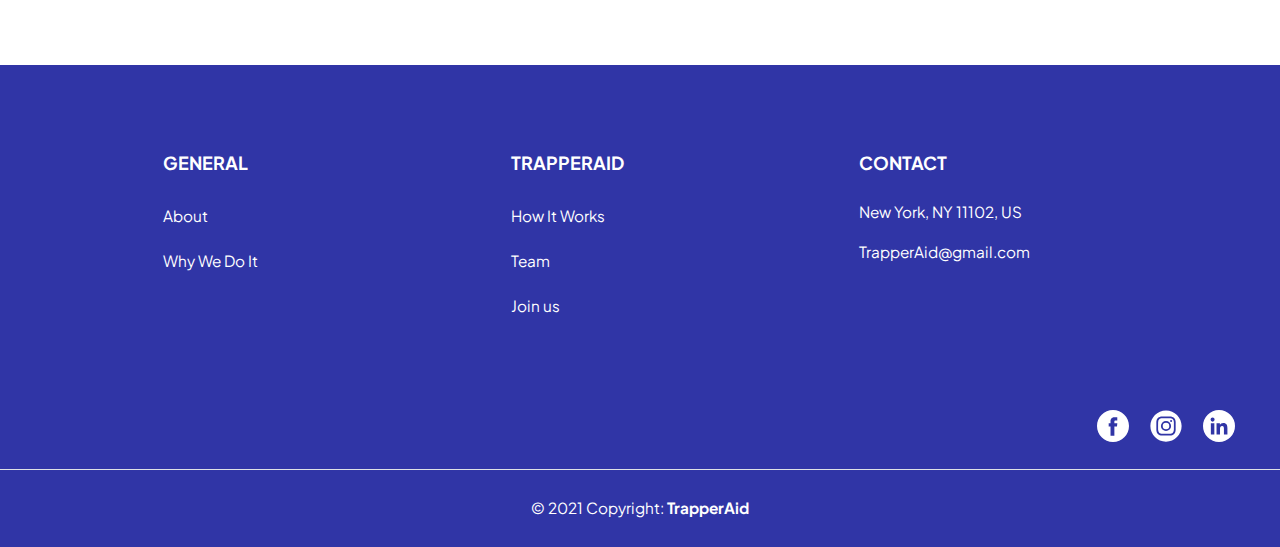
==== commit 7b69e9e9: "change font sizes on mobile" ====
--- a/index.html
+++ b/index.html
@@ -290,9 +290,9 @@
           <div class="col-md-6 col-help">
             <h4>TrapperAid can reduce the cat population and ease the burden of <strong>shelters and rescues.</strong></h4>
             <ul class="icon-list icon-list-two">
-              <li class="body-small">Resource allocation: TrapperAid provides a list of available trappers, transportation options, and holding spaces, streamlining collaboration among the community.</li>
-              <li class="body-small">Service scheduling: Use the platform to schedule TNR services at vet clinics and coordinate with volunteers for trapping, transport, and aftercare.</li>
-              <li class="body-small">Data tracking: Record when, where, and what TNR services are being used to assess rescue allocation and support funding allocation.</li>
+              <li class="body-normal">Resource allocation: TrapperAid provides a list of available trappers, transportation options, and holding spaces, streamlining collaboration among the community.</li>
+              <li class="body-normal">Service scheduling: Use the platform to schedule TNR services at vet clinics and coordinate with volunteers for trapping, transport, and aftercare.</li>
+              <li class="body-normal">Data tracking: Record when, where, and what TNR services are being used to assess rescue allocation and support funding allocation.</li>
             </ul>
           </div>
           <!-- second column -->
@@ -311,9 +311,9 @@
           <div class="col-md-6 col-help">
             <h4>TrapperAid can deliver data to <strong>local governments</strong> that evaluates where and how to allocate resources effectively.</h4>
             <ul class="icon-list icon-list-three">
-              <li class="body-small">Data-driven decision making: Use the platform’s centralized data to make informed decisions on resource allocation, public health strategies, and budget planning.</li>
-              <li class="body-small">Monitoring and reporting: Access reports that outline TNR activities, costs, and impact to ensure city resources are utilized effectively.</li>
-              <li class="body-small">Collaboration and partnerships: Work with TNR organizations, vet clinics, and community members to enhance TNR efforts and address the feral cat population crisis.</li>
+              <li class="body-normal">Data-driven decision making: Use the platform’s centralized data to make informed decisions on resource allocation, public health strategies, and budget planning.</li>
+              <li class="body-normal">Monitoring and reporting: Access reports that outline TNR activities, costs, and impact to ensure city resources are utilized effectively.</li>
+              <li class="body-normal">Collaboration and partnerships: Work with TNR organizations, vet clinics, and community members to enhance TNR efforts and address the feral cat population crisis.</li>
             </ul>
           </div>
           <!-- second column -->
@@ -332,9 +332,9 @@
           <div class="col-md-6 col-help">
             <h4>Register with TrapperAid as a <strong>veterinary clinic</strong> to facilitate your scheduling process and receive potential tax breaks.</h4>
             <ul class="icon-list icon-list-four">
-              <li class="body-small">Veterinary clinics can register their services on the platform, listing discounted TNR services.</li>
-              <li class="body-small">Receive service requests directly through the platform, streamlining the scheduling process.</li>
-              <li class="body-small">Potential tax incentives or subsidies for clinics joining the standardized pricing model, expanding the availability of discounted TNR services.</li>
+              <li class="body-normal">Veterinary clinics can register their services on the platform, listing discounted TNR services.</li>
+              <li class="body-normal">Receive service requests directly through the platform, streamlining the scheduling process.</li>
+              <li class="body-normal">Potential tax incentives or subsidies for clinics joining the standardized pricing model, expanding the availability of discounted TNR services.</li>
             </ul>
           </div>
           <!-- second column -->
@@ -353,9 +353,9 @@
           <div class="col-md-6 col-help">
             <h4>TrapperAid invites <strong>larger non-profit organizations</strong> and companies to join our efforts in tackling the cat crisis in NYC.</h4>
             <ul class="icon-list icon-list-five">
-              <li class="body-small">Data sharing and integration: Contribute to a centralized database with registered colonies, ongoing TNR activities, and service gaps.</li>
-              <li class="body-small">Education and training: Provide resources and training for new TNR-certified individuals through the platform.</li>
-              <li class="body-small">Collaborative initiatives: Partner with other organizations to identify high-priority areas for TNR efforts and allocate resources effectively.</li>
+              <li class="body-normal">Data sharing and integration: Contribute to a centralized database with registered colonies, ongoing TNR activities, and service gaps.</li>
+              <li class="body-normal">Education and training: Provide resources and training for new TNR-certified individuals through the platform.</li>
+              <li class="body-normal">Collaborative initiatives: Partner with other organizations to identify high-priority areas for TNR efforts and allocate resources effectively.</li>
             </ul>
           </div>
           <!-- second column -->
@@ -667,7 +667,7 @@
            <!-- first column -->
            <div class="col-md-10 mx-auto">
            <h6 style="text-align: center;">STEPS TO BE TAKEN</h6>
-           <ul style="margin-top: 32px;">
+           <ul style="margin-top: 24px;">
            <li class="body-normal" style="margin-top: 12px;">1. Register on Trapperaid and pass the verification process.</li>
            <li class="body-normal" style="margin-top: 12px;">2. Choose your role(s) - trapper, trapper helper, host, and/or driver.</li>
            <li class="body-normal" style="margin-top: 12px;">3. Provide more information about your cat colony, holding space, or the transportation you offer.</li>
@@ -689,7 +689,7 @@
              <!-- First Column -->
           <div class="col-md-10 mx-auto">
           <h6 style="text-align: center">STEPS TO BE TAKEN</h6>
-          <ul style="margin-top: 32px;">
+          <ul style="margin-top: 24px;">
           <li class="body-normal" style="margin-top: 12px;">1. We will register your shelter/rescue on the platform and guide you on how to list resources, schedule services, and manage volunteers.</li>
           <li class="body-normal" style="margin-top: 12px;">2. We will provide you training sessions on using the platform for coordination and data entry.</li>
           <li class="body-normal" style="margin-top: 12px;">3. Start using our services! Raise funds, book a holding place or a transport, schedule appointments, and pay at the veterinary clinics for spay/neuter services and unexpected medial issues.</li>
@@ -710,7 +710,7 @@
            <!-- first column -->
            <div class="col-md-10 mx-auto">
            <h6 style="text-align: center;">STEPS TO BE TAKEN</h6>
-           <ul style="margin-top: 32px;">
+           <ul style="margin-top: 24px;">
            <li class="body-normal" style="margin-top: 12px;">1. We will register city and public health officials on the platform and provide access to dashboards, data visualization tools, and reporting features. </li>
            <li class="body-normal" style="margin-top: 12px;">2. We will train your officials on interpreting public health data, managing alerts, coordinating  with TNR providers, and using resource allocation tools. </li>
            <li class="body-normal" style="margin-top: 12px;">3. We will start collecting and analyzing health-related data to monitor disease outbreaks, optimize resource distribution, and guide public health measures to enhance public health and safety outcomes. </li>
@@ -731,7 +731,7 @@
              <!-- First Column -->
           <div class="col-md-10 mx-auto">
           <h6 style="text-align: center">STEPS TO BE TAKEN</h6>
-          <ul style="margin-top: 32px;">
+          <ul style="margin-top: 24px;">
           <li class="body-normal" style="margin-top: 12px;">1. We will register your veterinary clinic on the platform and help you list services, set pricing, and understand platform incentives.</li>
           <li class="body-normal" style="margin-top: 12px;">2. We will provide sessions to show your vets how to manage appointments, integrate our platform with existing systems, and report data.</li>
           <li class="body-normal" style="margin-top: 12px;">3. We will collect data on TNR services provided by your clinic to track your impact and prove that you qualify for incentives.</li>
@@ -752,10 +752,10 @@
              <!-- First Column -->
           <div class="col-md-10 mx-auto">
           <h6 style="text-align: center">STEPS TO BE TAKEN</h6>
-          <ul style="margin-top: 32px;">
-          <li class="body-small" style="margin-top: 12px;">1. We will register your organization on the platform and integrate your management systems into ours.</li>
-          <li class="body-small" style="margin-top: 12px;">2. We will provide you training on data integration and coordination tools.</li>
-          <li class="body-small" style="margin-top: 12px;">3. We will monitor your data and adjust strategies as needed making sure your information is secure, easily accessible to you, and well-maintained.</li>
+          <ul style="margin-top: 24px;">
+          <li class="body-normal" style="margin-top: 12px;">1. We will register your organization on the platform and integrate your management systems into ours.</li>
+          <li class="body-normal" style="margin-top: 12px;">2. We will provide you training on data integration and coordination tools.</li>
+          <li class="body-normal" style="margin-top: 12px;">3. We will monitor your data and adjust strategies as needed making sure your information is secure, easily accessible to you, and well-maintained.</li>
         </ul>
       </div>
      <!-- second column -->
--- a/css/styles.css
+++ b/css/styles.css
@@ -85,10 +85,13 @@
     font-size: 1rem;
   }
   h3 {
-    font-size: 1.5;
+    font-size: 1.5rem;
   }
   h4 {
     font-size: 1.25rem;
+  }
+  .body-normal {
+    font-size: 1.125rem;
   }
 }
 
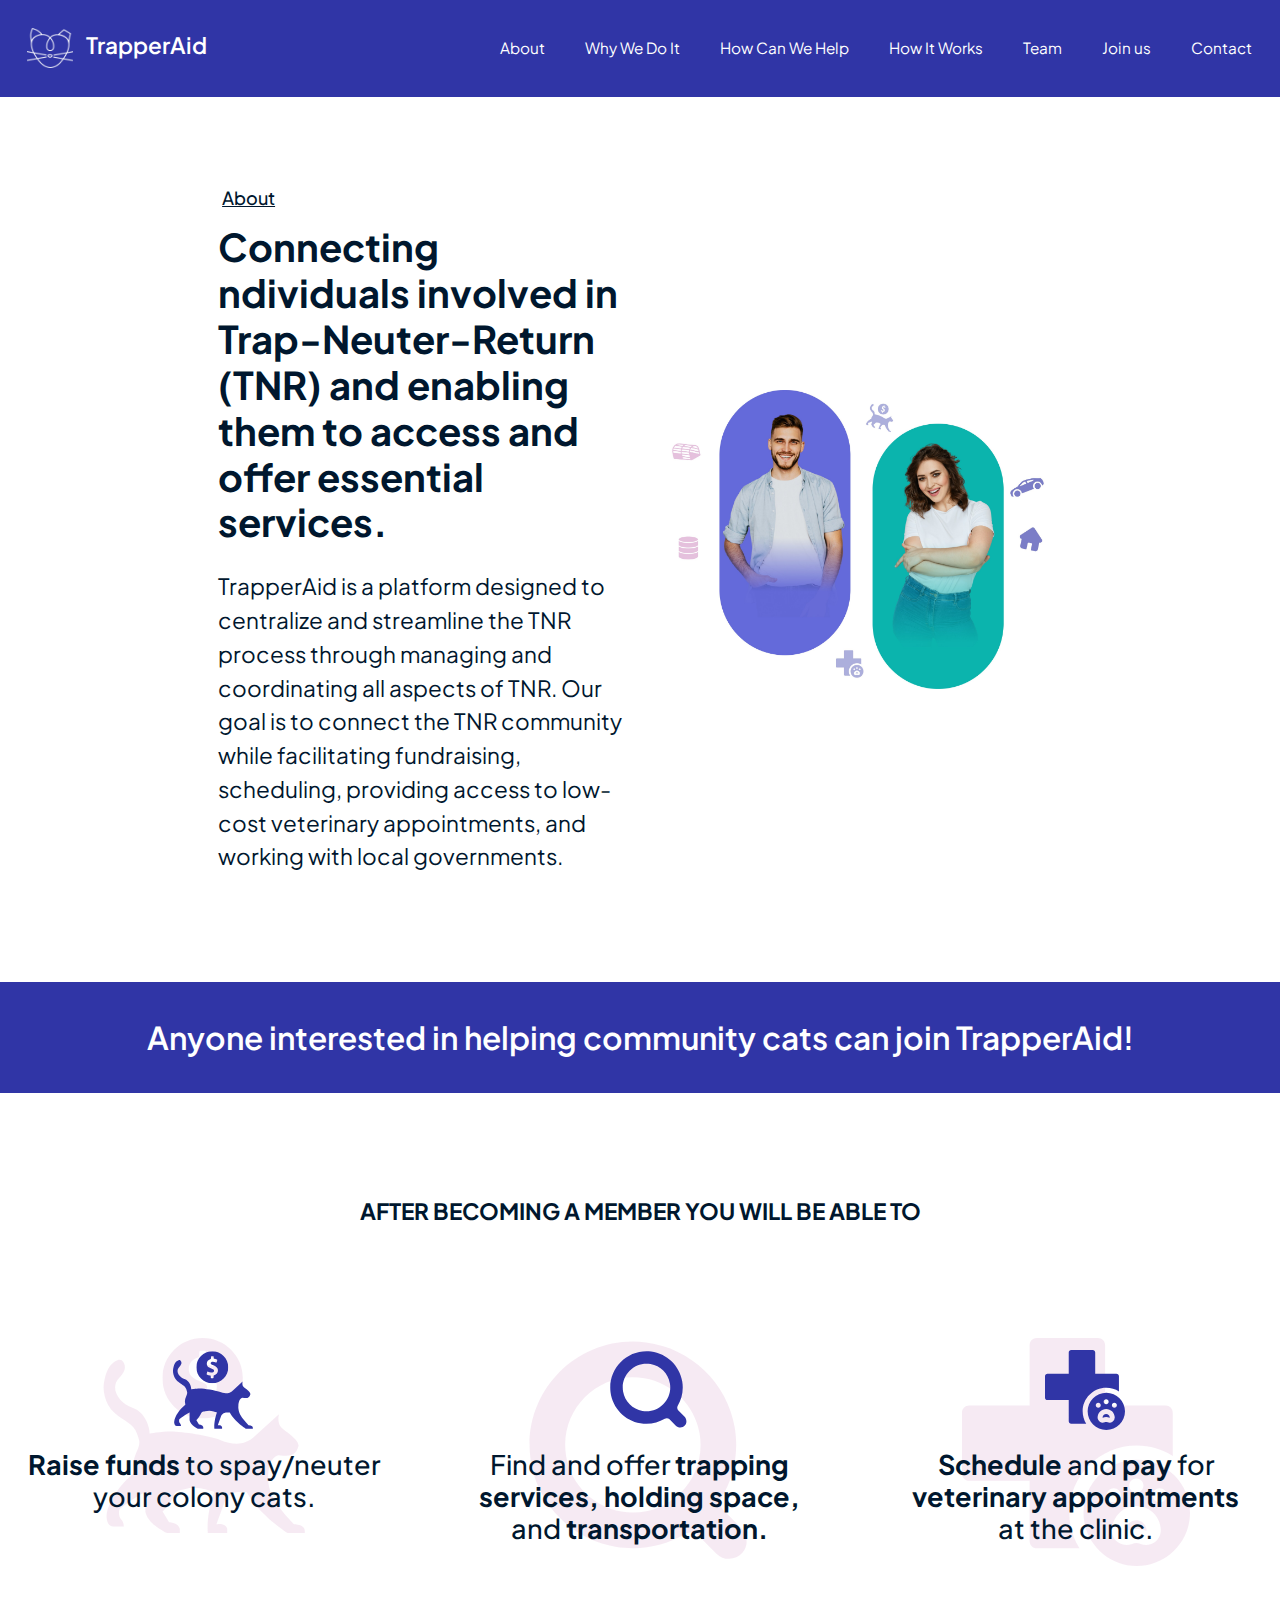
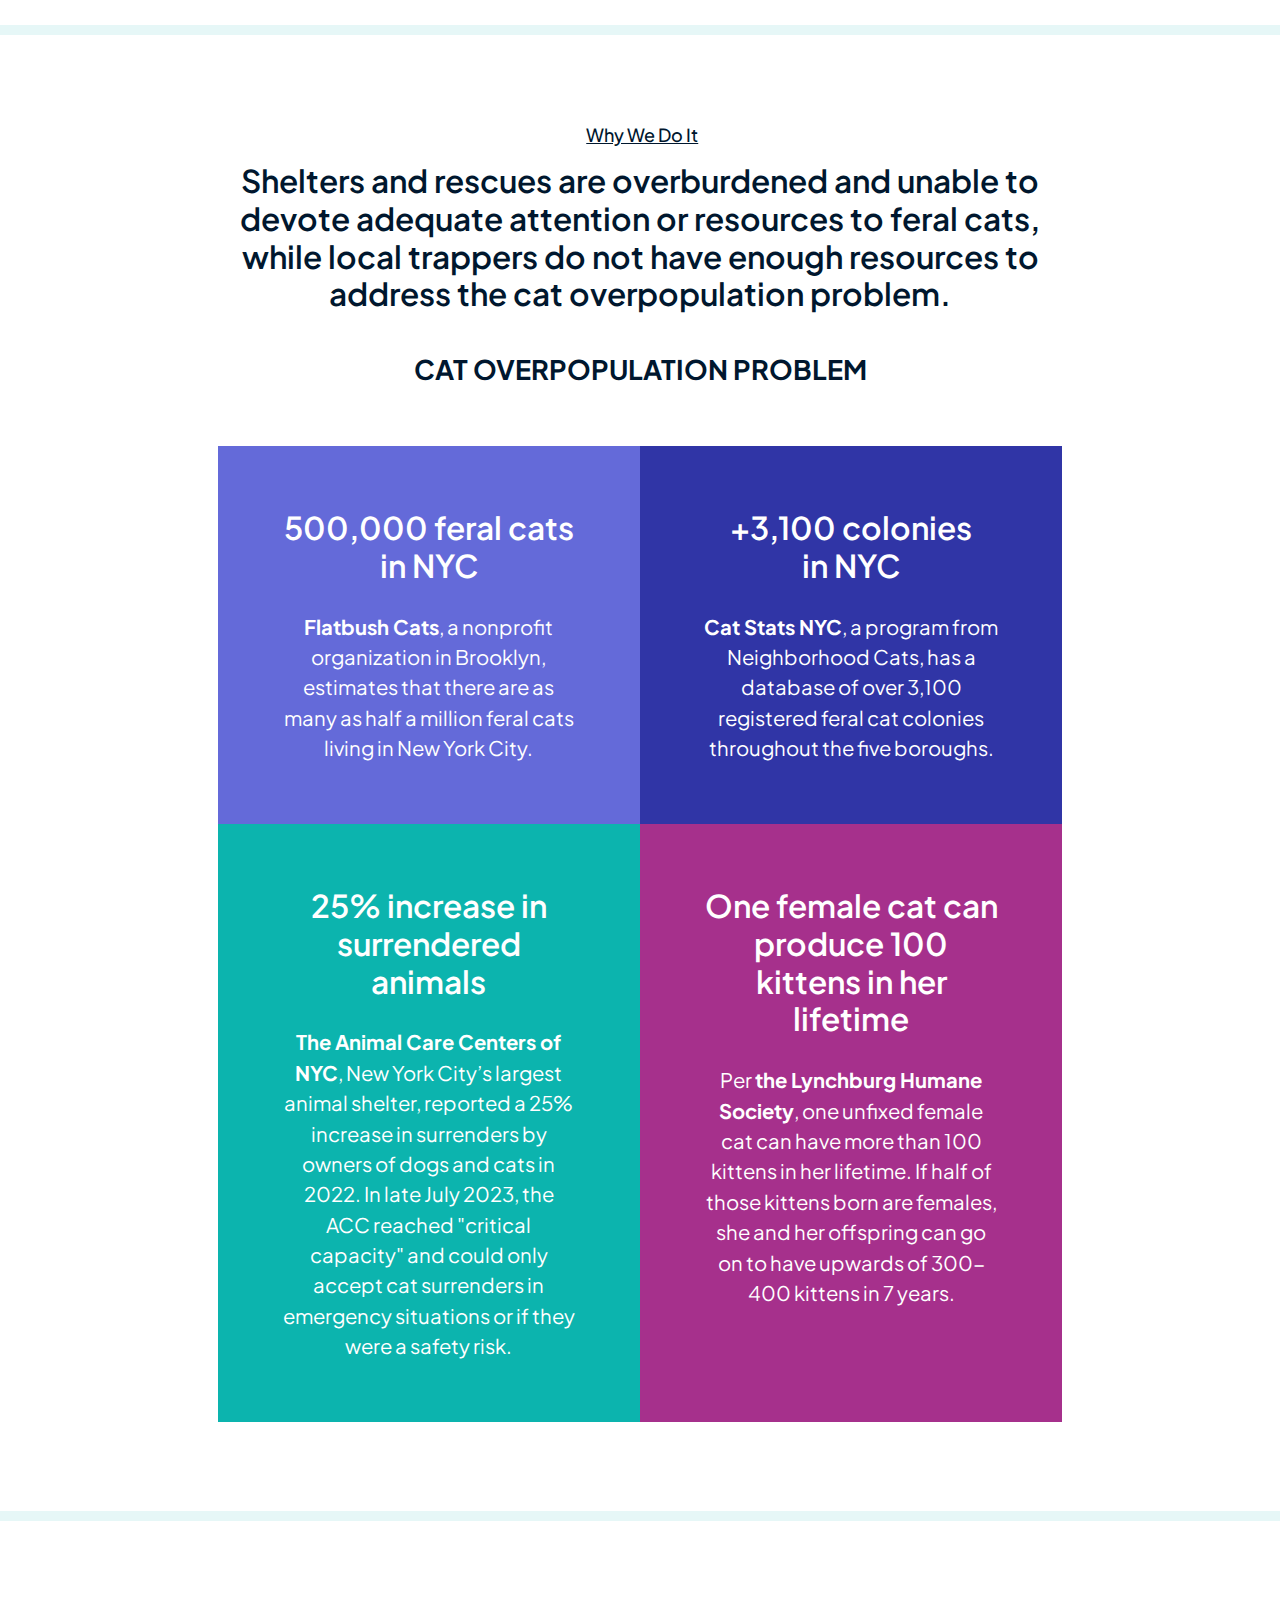
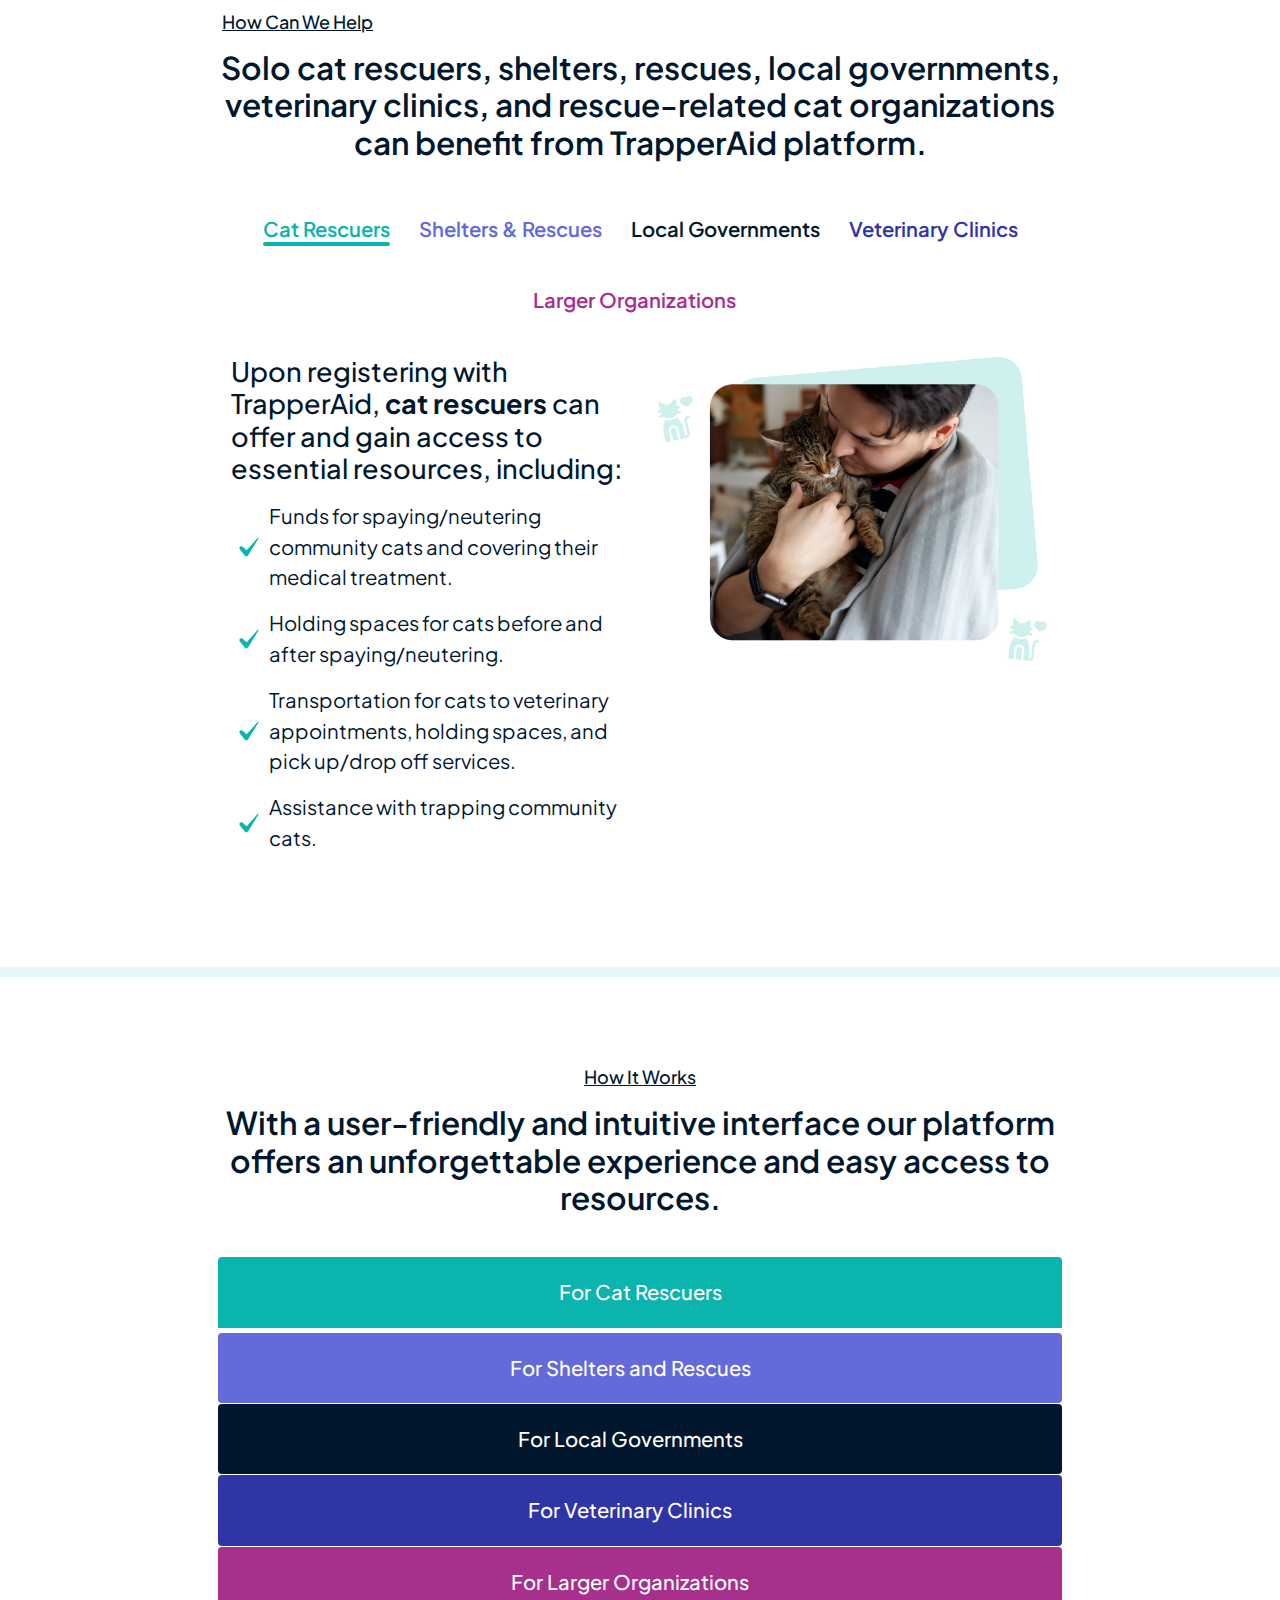
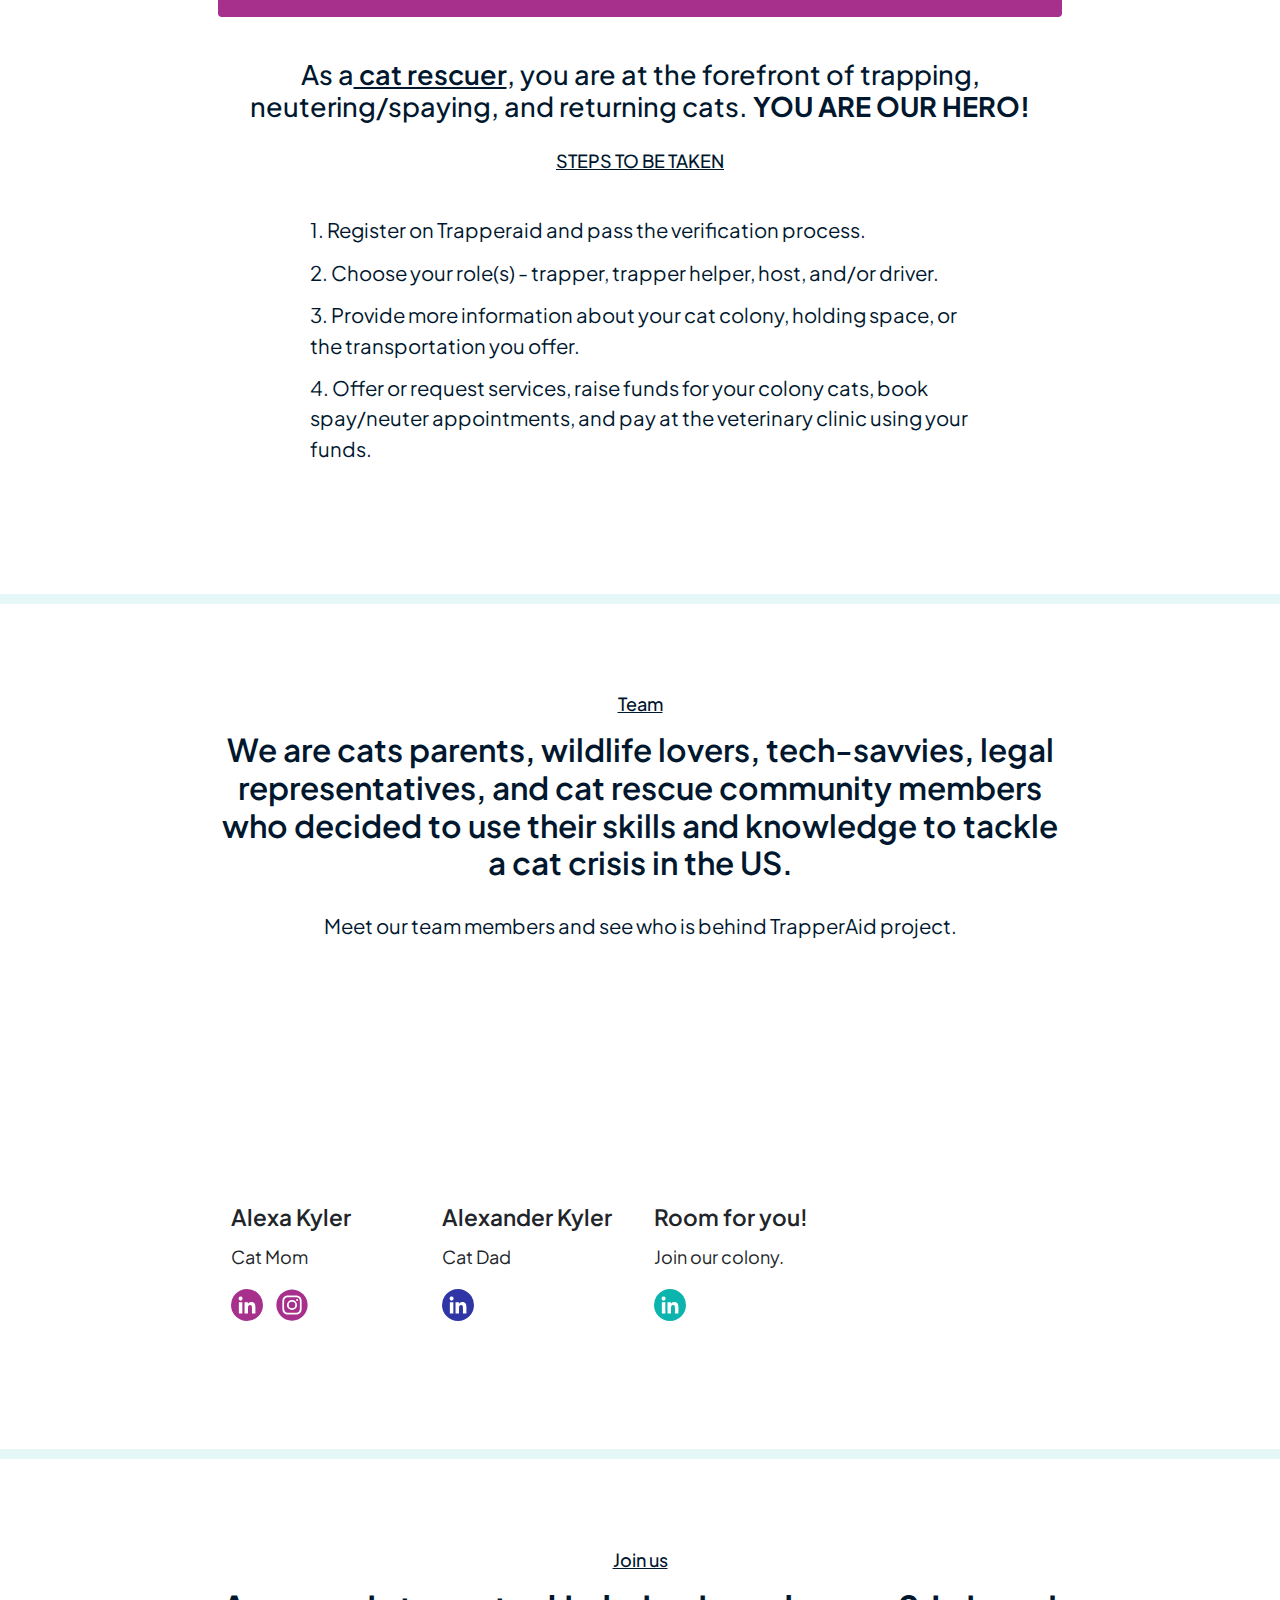
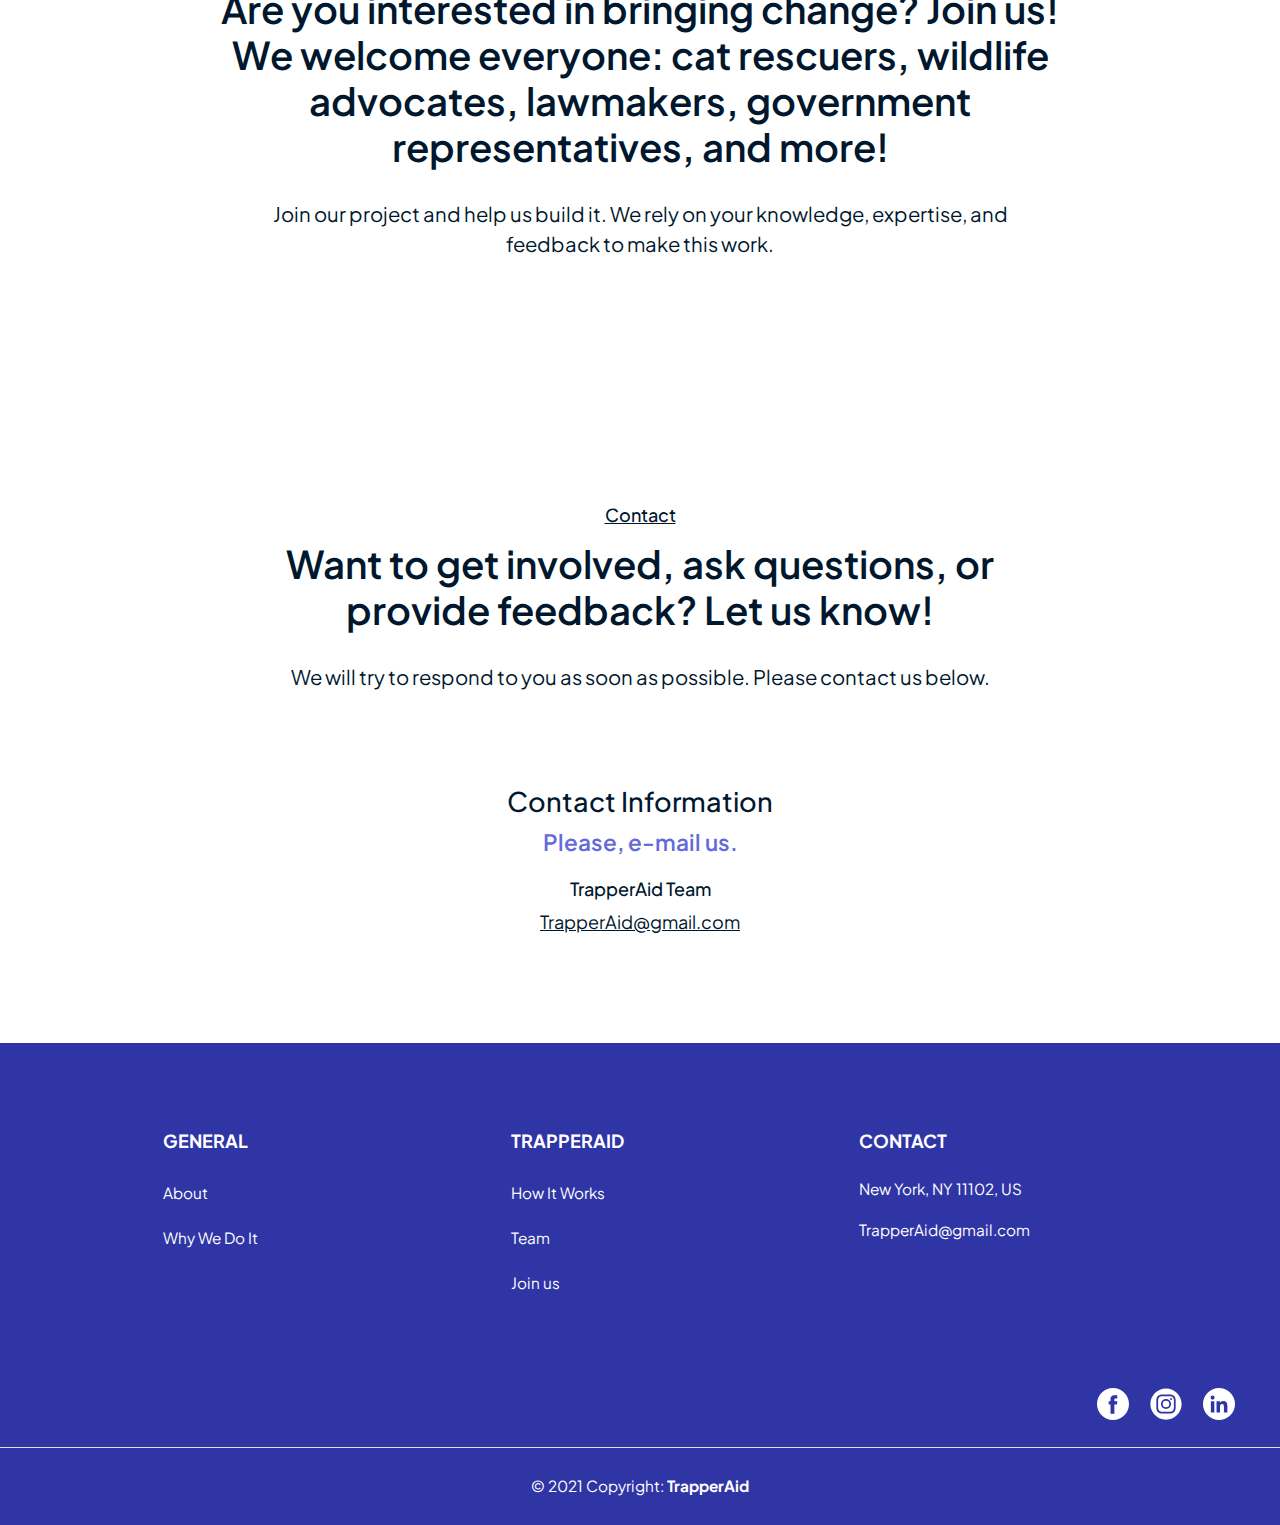
==== commit f3357e7f: "add loading lazy to images to boosts performance score on mobile" ====
--- a/index.html
+++ b/index.html
@@ -100,7 +100,7 @@
     <nav class="navbar navbar-expand-lg bg-body-tertiary navbar-dark custom-navbar" style="background-color: #e3f2fd;">
       <div class="container-fluid">
         <a class="navbar-brand" href="https://catcrisispossiblesolution.com">
-          <img src="images/logo.png" alt="Logo" width="46" height="40" class="d-inline-block align-text-center ms-4 me-2">
+          <img src="images/logo.png" alt="Logo" width="46" height="40" class="d-inline-block align-text-center ms-4 me-2" loading="lazy">
           TrapperAid
         </a>
         <button class="navbar-toggler me-3" type="button"style="background-color: none; border: none;" data-bs-toggle="collapse" data-bs-target="#navbarNav" aria-controls="navbarNav" aria-expanded="false" aria-label="Toggle navigation">
@@ -151,7 +151,7 @@
       <!-- column hidden on mobile (screen width < 768px) -->
       <div class="col-md-6 d-flex justify-content-center align-items-center">
         <div class="container">
-          <img src="images/hero-4.jpg" class="img-fluid d-none d-md-block" alt="The man and the woman facing forward smiling, on gradient backgrounds blue and green, surrounded by icons - house, trap, car, cross with the paw on it representing veterinary services.">
+          <img src="images/hero-4.jpg" class="img-fluid d-none d-md-block" alt="The man and the woman facing forward smiling, on gradient backgrounds blue and green, surrounded by icons - house, trap, car, cross with the paw on it representing veterinary services." loading="lazy">
         </div>
       </div>
     </div>
@@ -276,7 +276,7 @@
           </div>
           <!-- second column -->
           <div class="col-md-6">
-            <img src="images/catrescuer-new.jpg" class="img-fluid img-fluid-help" alt="A man holding a cat while looking at it, surrounded by cat icons.">
+            <img src="images/catrescuer-new.jpg" class="img-fluid img-fluid-help" alt="A man holding a cat while looking at it, surrounded by cat icons." loading="lazy">
           </div>
         </div>
       </div>
@@ -297,7 +297,7 @@
           </div>
           <!-- second column -->
           <div class="col-md-6">
-            <img src="images/shelters-new.jpg" class="img-fluid img-fluid-help" alt="A family in a shelter holding a cat, surrounded by heart icons with dog and cat images.">
+            <img src="images/shelters-new.jpg" class="img-fluid img-fluid-help" alt="A family in a shelter holding a cat, surrounded by heart icons with dog and cat images." loading="lazy">
           </div>
         </div>
       </div>
@@ -318,7 +318,7 @@
           </div>
           <!-- second column -->
           <div class="col-md-6">
-            <img src="images/governments-new.jpg" class="img-fluid img-fluid-help" alt="Government building with the American flag in front, surrounded by icons of government buildings.">
+            <img src="images/governments-new.jpg" class="img-fluid img-fluid-help" alt="Government building with the American flag in front, surrounded by icons of government buildings." loading="lazy">
           </div>
         </div>
       </div>
@@ -339,7 +339,7 @@
           </div>
           <!-- second column -->
           <div class="col-md-6">
-            <img src="images/vetsclinics-new.jpg" class="img-fluid img-fluid-help" alt="A woman vet checking a cat on the table while the family watches, surrounded by paw and cross icons.">
+            <img src="images/vetsclinics-new.jpg" class="img-fluid img-fluid-help" alt="A woman vet checking a cat on the table while the family watches, surrounded by paw and cross icons." loading="lazy">
           </div>
         </div>
       </div>
@@ -360,7 +360,7 @@
           </div>
           <!-- second column -->
           <div class="col-md-6">
-            <img src="images/largeorgs-new.jpg" class="img-fluid img-fluid-help" alt="A group of smiling volunteers standing together, surrounded by heart and hand icons.">
+            <img src="images/largeorgs-new.jpg" class="img-fluid img-fluid-help" alt="A group of smiling volunteers standing together, surrounded by heart and hand icons." loading="lazy">
           </div>
         </div>
       </div>   
@@ -419,7 +419,7 @@
         <!-- ALEXA -->
         <div class="col-md-3 mb-4">
           <div class="card">
-            <img src="images/alexa.jpg" class="card-img-top" alt="Alexa Kyler - a headshot of a woman.">
+            <img src="images/alexa.jpg" class="card-img-top" alt="Alexa Kyler - a headshot of a woman on a pink background." loading="lazy">
             <div class="card-body">
               <p class="card-title">Alexa Kyler</p>
               <p class="body-small">Cat Mom</p>
@@ -437,7 +437,7 @@
         <!-- ALEX -->
         <div class="col-md-3 mb-4">
           <div class="card">
-            <img src="images/alex2.jpg" class="card-img-top" alt="Image 3">
+            <img src="images/alex2.jpg" class="card-img-top" alt="Alexander Kyler - a headshot of a man a blue background" loading="lazy">
             <div class="card-body">
               <p class="card-title">Alexander Kyler</p>
               <p class="body-small">Cat Dad</p>
@@ -452,13 +452,13 @@
         <!-- ROOM FOR YOU -->
         <div class="col-md-3 mb-4">
           <div class="card">
-            <img src="images/room-for-you.jpg" class="card-img-top" alt="Image 4">
+            <img src="images/room-for-you.jpg" class="card-img-top" alt="A question mark on a green background" loading="lazy">
             <div class="card-body">
               <p class="card-title">Room for you!</p>
               <p class="body-small">Join our colony.</p>
               <div class="social-icons">
                 <a href="https://www.linkedin.com" target="_blank" aria-label="LinkedIn">
-                  <img src="images/linkedin-aqua.svg" height="32px" width="32px" class="img-fluid img-fluid-social" alt="A question mark">
+                  <img src="images/linkedin-aqua.svg" height="32px" width="32px" class="img-fluid img-fluid-social" alt="White linkedin icon">
                 </a>
               </div>
             </div>
@@ -483,7 +483,7 @@
     </div>
   </div>
   <!-- responsive full-width image -->
-  <img src="images/our-colony-min.jpg" class="img-fluid" alt="Join Our Colony - people standing together - girl with a cat, lawyer, woman with a parrot, crazy cat lady, and a vet">
+  <img src="images/our-colony-min.jpg" class="img-fluid" alt="Join Our Colony - people standing together - girl with a cat, lawyer, woman with a parrot, crazy cat lady, and a vet" loading="lazy">
 </section>
 
 
@@ -676,7 +676,7 @@
          </div>
          <!-- second column -->
         <div class="col-md-8 mx-auto" style="margin-top: 0px;">
-         <img src="images/for-cat-rescuers-min.jpg" alt="trapperaid-prototype" class="responsive-img">
+         <img src="images/for-cat-rescuers-min.jpg" alt="TrapperAid platform two prototype pages" class="responsive-img" loading="lazy">
         </div>
       </div>
      </div>
@@ -697,7 +697,7 @@
       </div>
      <!-- second column -->
       <div class="col-md-8 mx-auto">
-        <img src="images/for-rescues-min.jpg" alt="trapperaid prototype" class="responsive-img">
+        <img src="images/for-rescues-min.jpg" alt="TrapperAid platform two prototype pages" class="responsive-img" loading="lazy">
       </div>
     </div>
   </div>        
@@ -718,7 +718,7 @@
          </div>
          <!-- second column -->
         <div class="col-md-8 mx-auto">
-         <img src="images/for-local-governments-min.jpg" alt="trapperaid-prototype" class="responsive-img">
+         <img src="images/for-local-governments-min.jpg" alt="TrapperAid platform two prototype pages" class="responsive-img" loading="lazy">
         </div>
       </div>
      </div>     
@@ -739,7 +739,7 @@
       </div>
      <!-- second column -->
       <div class="col-md-8 mx-auto">
-        <img src="images/for-veterinary-clinics-min.jpg" alt="trapperaid-prototype" class="responsive-img">
+        <img src="images/for-veterinary-clinics-min.jpg" alt="TrapperAid platform two prototype pages" class="responsive-img" loading="lazy">
       </div>
     </div>
   </div>        
@@ -760,7 +760,7 @@
       </div>
      <!-- second column -->
       <div class="col-md-8 mx-auto">
-        <img src="images/for-larger-organizations-min.jpg" alt="trapperaid-prototype" class="responsive-img">
+        <img src="images/for-larger-organizations-min.jpg" alt="TrapperAid platform two prototype pages" class="responsive-img" loading="lazy">
       </div>
     </div>
   </div>        
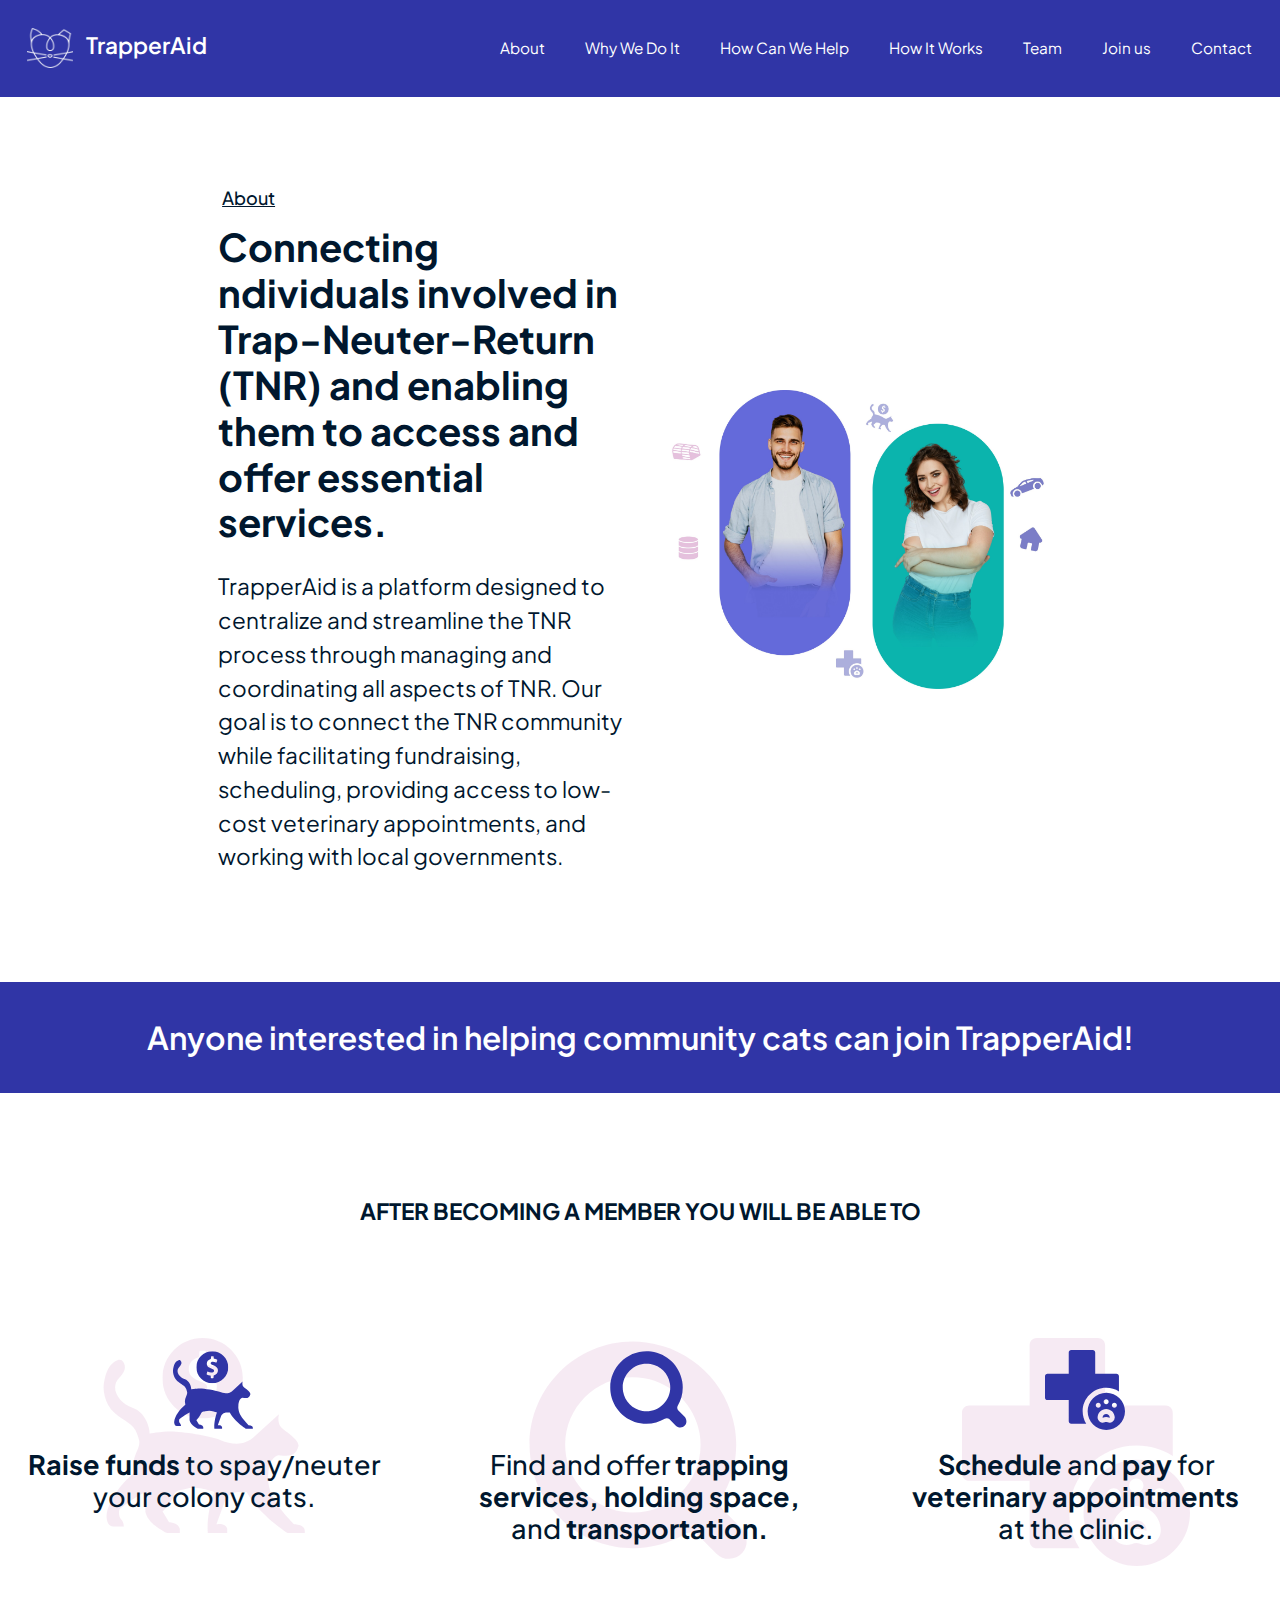
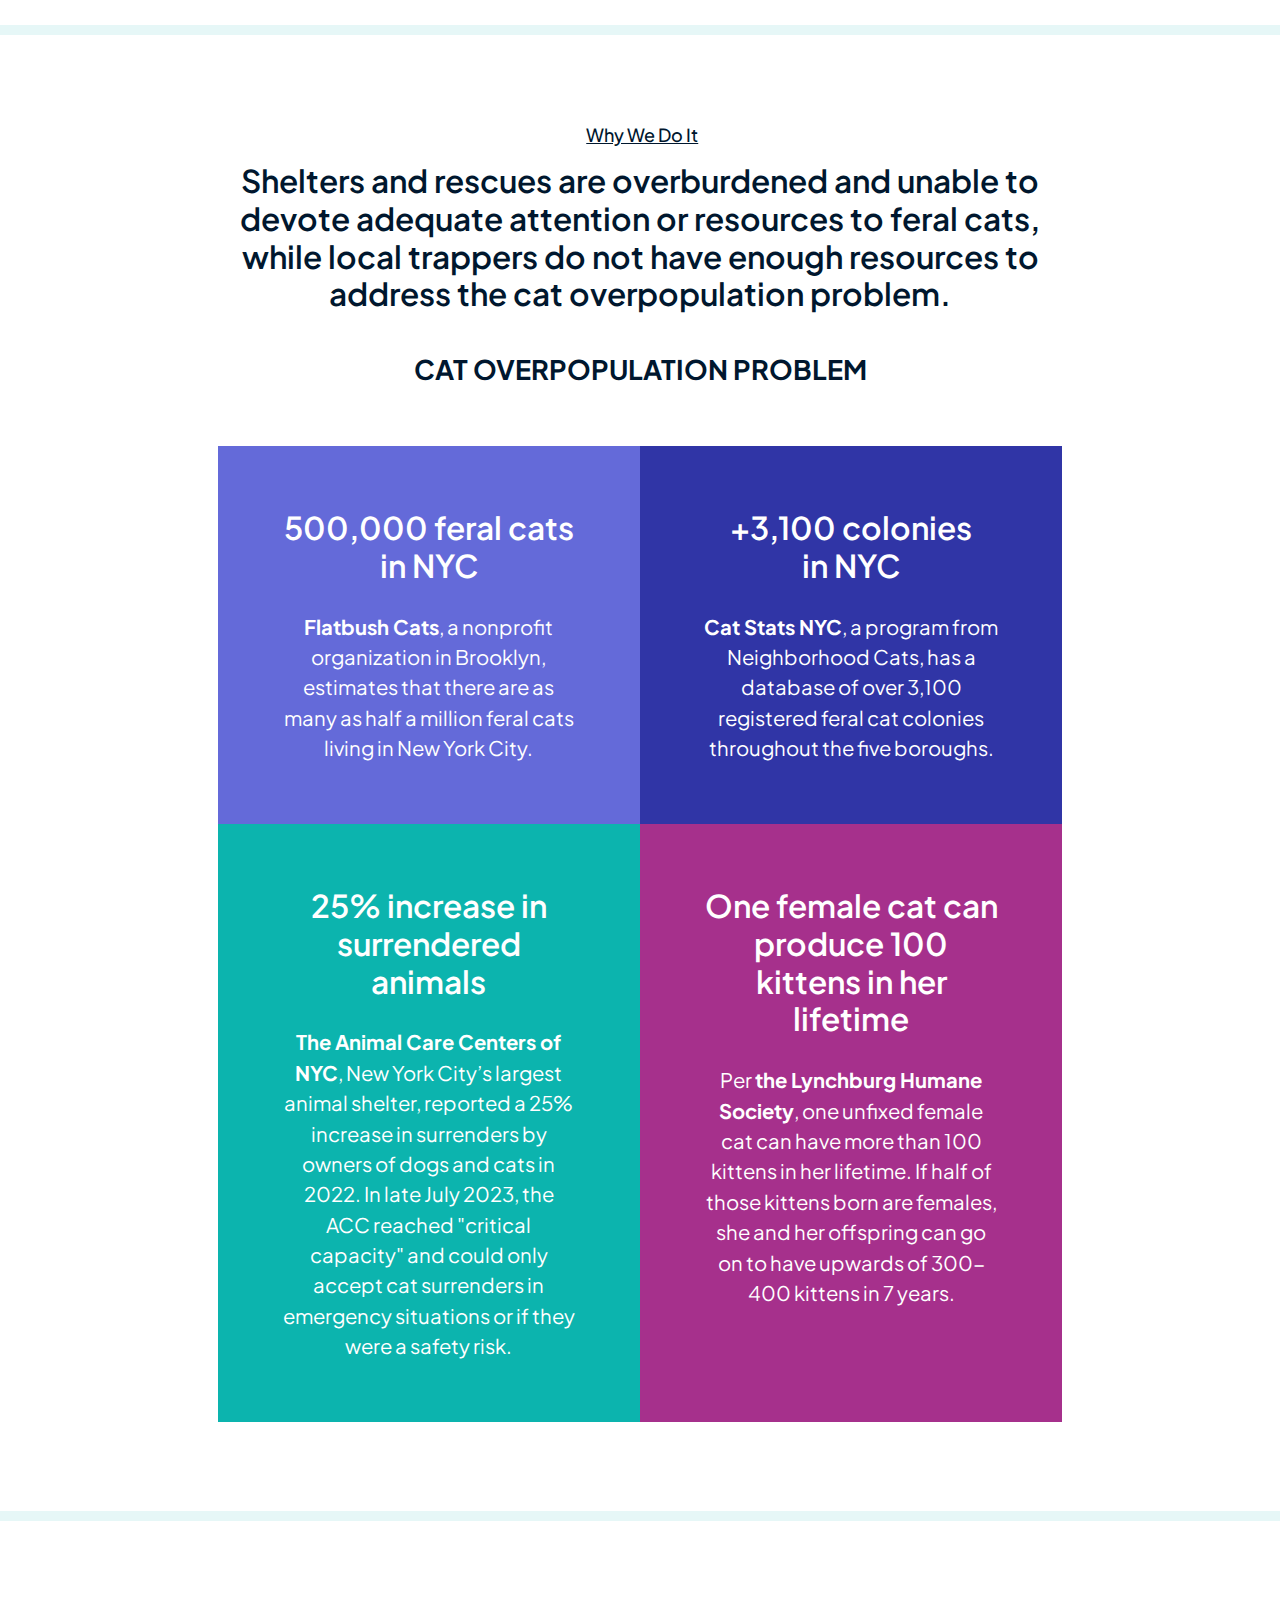
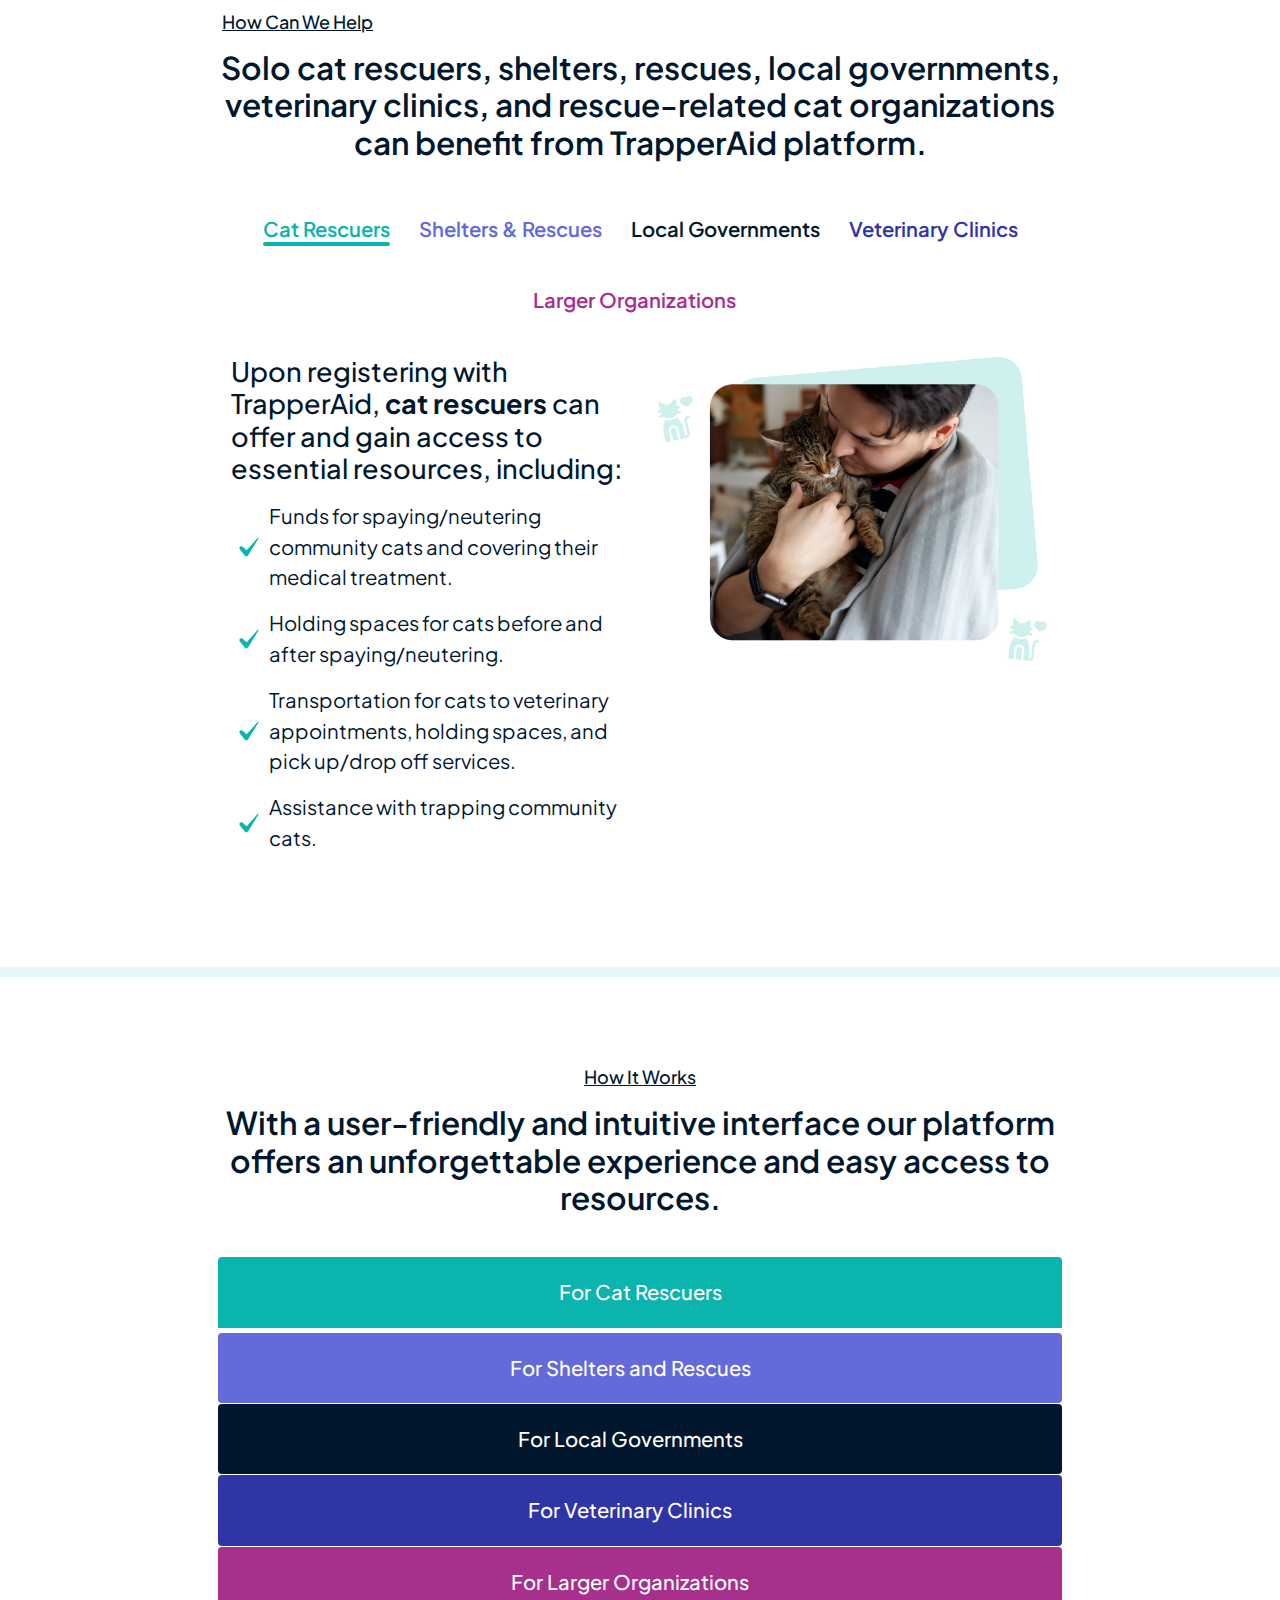
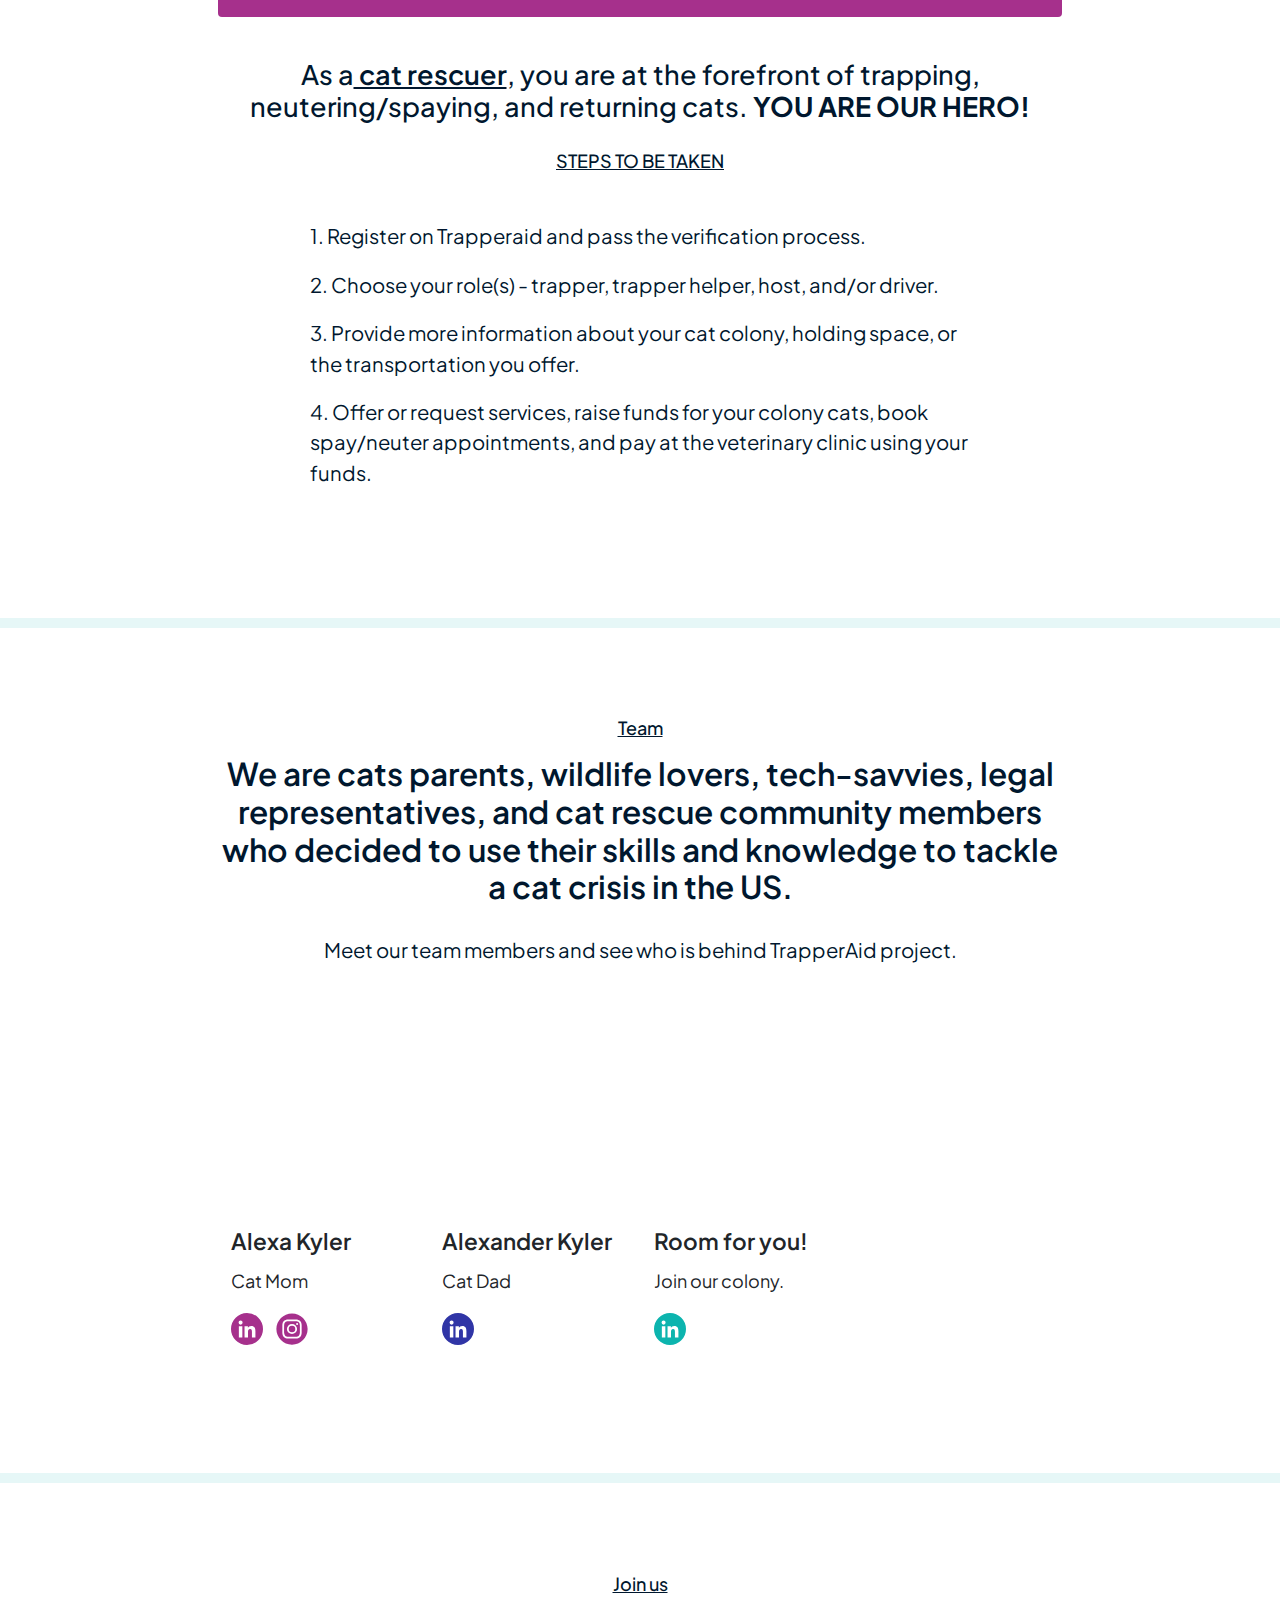
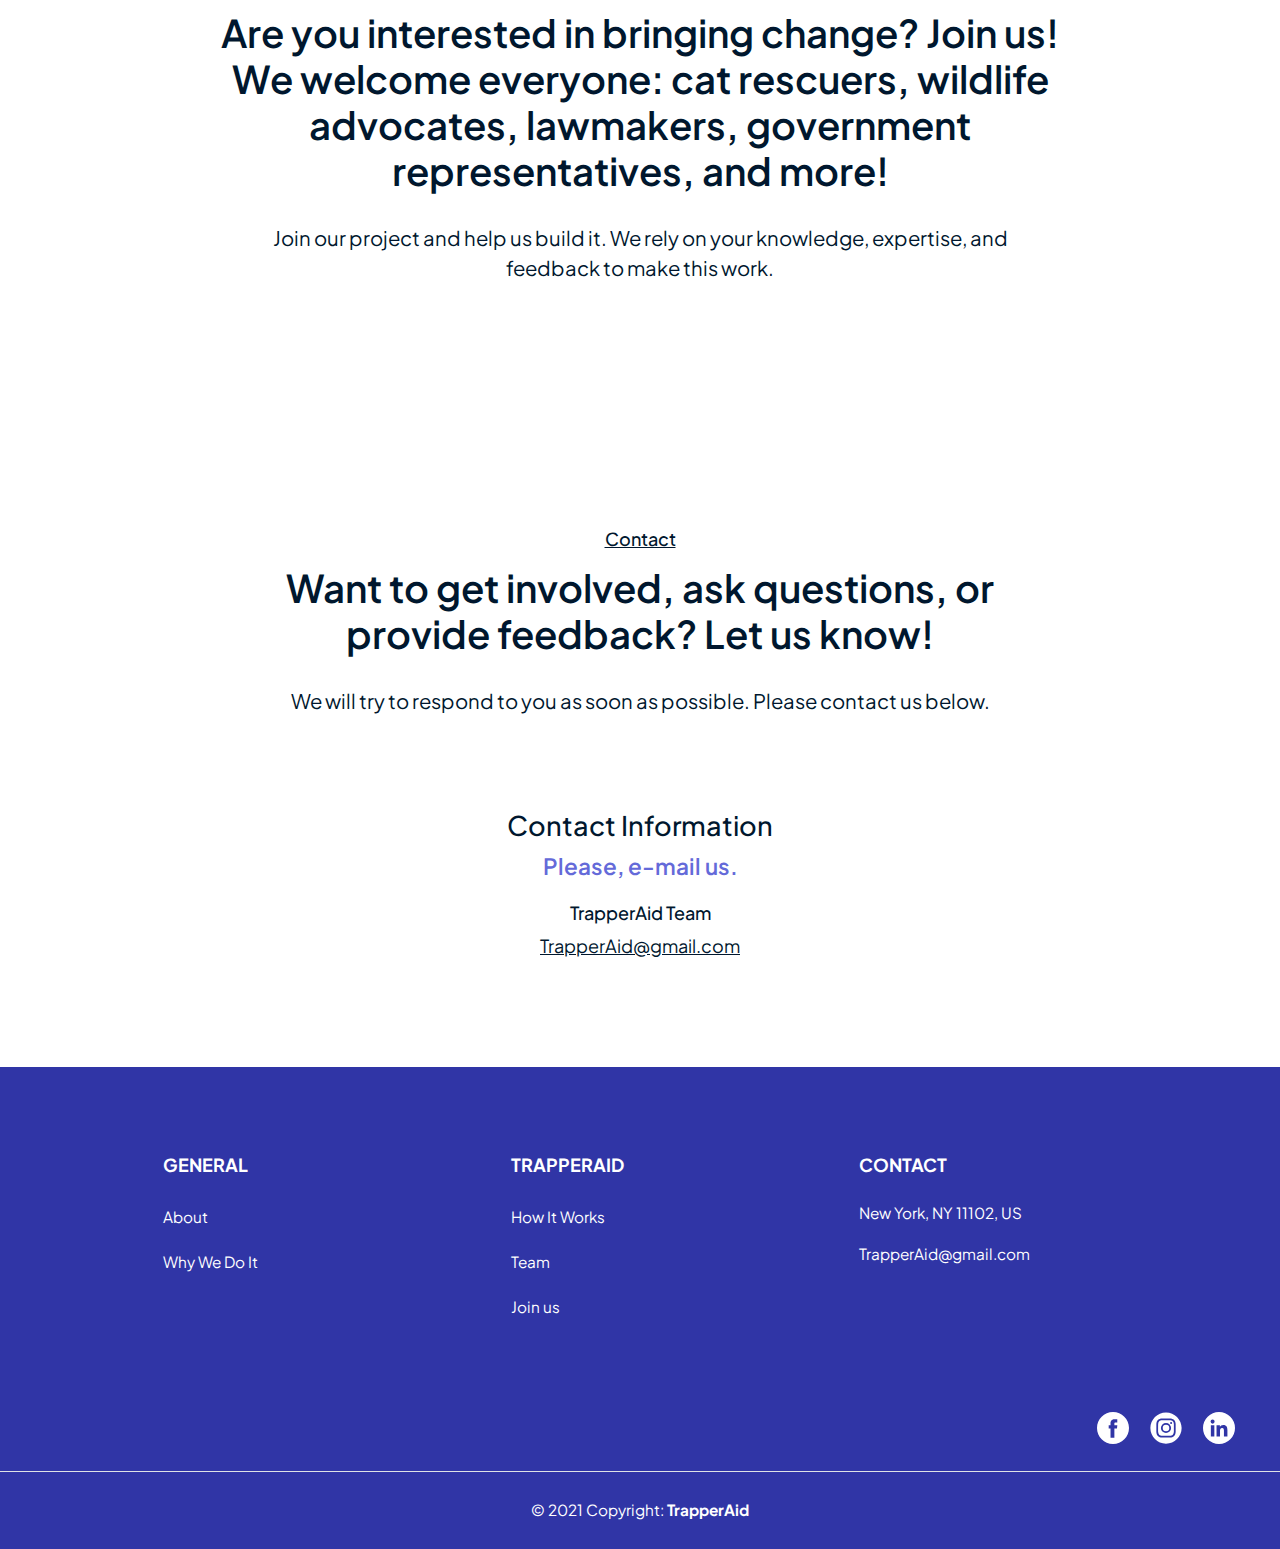
==== commit 4231de9a: "remove images" ====
--- a/index.html
+++ b/index.html
@@ -594,201 +594,8 @@
 <script src="https://cdn.jsdelivr.net/npm/bootstrap@5.3.3/dist/js/bootstrap.bundle.min.js" integrity="sha384-YvpcrYf0tY3lHB60NNkmXc5s9fDVZLESaAA55NDzOxhy9GkcIdslK1eN7N6jIeHz" crossorigin="anonymous"></script>
 
 <!-- BREADCRUMBS HORIZONTAL -->
-<script>
-// Select all breadcrumb links
-const breadcrumbLinks = document.querySelectorAll('#breadcrumb-horizontal .breadcrumb-link');
-
-// Function to show content based on clicked breadcrumb
-breadcrumbLinks.forEach(link => {
-  link.addEventListener('click', function (event) {
-    event.preventDefault(); // Prevent default anchor click behavior
-
-    // Get target content section
-    const target = this.getAttribute('data-target');
-    const targetContent = document.getElementById(target);
-
-    // Hide all content sections
-    document.querySelectorAll('.content-section').forEach(section => {
-      section.classList.remove('active');
-    });
-
-    // Show the target content section
-    targetContent.classList.add('active');
-  });
-});
-
-// breadcrumbs links colors 
-document.addEventListener("DOMContentLoaded", function () {
-  // Select all breadcrumb links
-  const breadcrumbLinks = document.querySelectorAll('#breadcrumb-horizontal .breadcrumb-link');
-
-  // Function to handle click on each breadcrumb link
-  breadcrumbLinks.forEach(link => {
-    link.addEventListener('click', function (event) {
-      event.preventDefault(); // Prevent default link behavior
-
-      // Remove active class from all links
-      breadcrumbLinks.forEach(link => {
-        link.classList.remove('active');
-      });
-
-      // Add active class to the clicked link
-      this.classList.add('active');
-
-      // Get the color from the data attribute and set it as the text color
-      const color = this.getAttribute('data-color');
-      this.style.color = color;
-    });
-  });
-      // Set the first breadcrumb link as active by default
-      const firstLink = breadcrumbLinks[0];
-      if (firstLink) {
-      firstLink.classList.add('active');
-      firstLink.style.color = firstLink.getAttribute('data-color');
-   }
-});
-</script>
-
+<script src="js/breadcrumb-horizontal.js" defer></script>
 <!-- BREADCRUMBS VERTICAL -->
-<script>
-  document.addEventListener("DOMContentLoaded", function () {
-    const breadcrumbLinks = document.querySelectorAll('#breadcrumb-vertical .breadcrumb-item');
-    const contentArea = document.getElementById('content-area');
-
-    // function to update content
-    function updateContent(contentId) {
-      // Example content changes based on data-content
-      let htmlContent = '';
-      if (contentId === 'forone') {
-        htmlContent = `
-          <h4 style="text-align: center;">As a<span style="text-decoration: underline; font-weight: 600;"> cat rescuer</span>, you are at the forefront of trapping, neutering/spaying, and returning cats. <span style="font-weight: 700;">YOU ARE OUR HERO!</span></h4>
-           <div class="container mt-4">
-           <div class="row">
-           <!-- first column -->
-           <div class="col-md-10 mx-auto">
-           <h6 style="text-align: center;">STEPS TO BE TAKEN</h6>
-           <ul style="margin-top: 24px;">
-           <li class="body-normal" style="margin-top: 12px;">1. Register on Trapperaid and pass the verification process.</li>
-           <li class="body-normal" style="margin-top: 12px;">2. Choose your role(s) - trapper, trapper helper, host, and/or driver.</li>
-           <li class="body-normal" style="margin-top: 12px;">3. Provide more information about your cat colony, holding space, or the transportation you offer.</li>
-           <li class="body-normal" style="margin-top: 12px;">4. Offer or request services, raise funds for your colony cats, book spay/neuter appointments, and pay at the veterinary clinic using your funds.</li>
-          </ul>
-         </div>
-         <!-- second column -->
-        <div class="col-md-8 mx-auto" style="margin-top: 0px;">
-         <img src="images/for-cat-rescuers-min.jpg" alt="TrapperAid platform two prototype pages" class="responsive-img" loading="lazy">
-        </div>
-      </div>
-     </div>
-        `;
-      } else if (contentId === 'fortwo') {
-        htmlContent = `
-         <h4 style="text-align: center;">As a<span style="text-decoration: underline; font-weight: 600;"> shelter/rescue</span> you have limited resources and space. You need a help and assistance to make your mission work. </h4>
-           <div class="container mt-4">
-           <div class="row">
-             <!-- First Column -->
-          <div class="col-md-10 mx-auto">
-          <h6 style="text-align: center">STEPS TO BE TAKEN</h6>
-          <ul style="margin-top: 24px;">
-          <li class="body-normal" style="margin-top: 12px;">1. We will register your shelter/rescue on the platform and guide you on how to list resources, schedule services, and manage volunteers.</li>
-          <li class="body-normal" style="margin-top: 12px;">2. We will provide you training sessions on using the platform for coordination and data entry.</li>
-          <li class="body-normal" style="margin-top: 12px;">3. Start using our services! Raise funds, book a holding place or a transport, schedule appointments, and pay at the veterinary clinics for spay/neuter services and unexpected medial issues.</li>
-        </ul>
-      </div>
-     <!-- second column -->
-      <div class="col-md-8 mx-auto">
-        <img src="images/for-rescues-min.jpg" alt="TrapperAid platform two prototype pages" class="responsive-img" loading="lazy">
-      </div>
-    </div>
-  </div>        
-        `;
-      } else if (contentId === 'forthree') {
-        htmlContent = `
-           <h4 style="text-align: center">As a<span style="text-decoration: underline; font-weight: 600;"> local government</span>, you will get data that will help assist in allocating funds and addressing the cat overpopulation crisis in your jurisdiction. </h4>
-           <div class="container mt-4">
-           <div class="row">
-           <!-- first column -->
-           <div class="col-md-10 mx-auto">
-           <h6 style="text-align: center;">STEPS TO BE TAKEN</h6>
-           <ul style="margin-top: 24px;">
-           <li class="body-normal" style="margin-top: 12px;">1. We will register city and public health officials on the platform and provide access to dashboards, data visualization tools, and reporting features. </li>
-           <li class="body-normal" style="margin-top: 12px;">2. We will train your officials on interpreting public health data, managing alerts, coordinating  with TNR providers, and using resource allocation tools. </li>
-           <li class="body-normal" style="margin-top: 12px;">3. We will start collecting and analyzing health-related data to monitor disease outbreaks, optimize resource distribution, and guide public health measures to enhance public health and safety outcomes. </li>
-          </ul>
-         </div>
-         <!-- second column -->
-        <div class="col-md-8 mx-auto">
-         <img src="images/for-local-governments-min.jpg" alt="TrapperAid platform two prototype pages" class="responsive-img" loading="lazy">
-        </div>
-      </div>
-     </div>     
-        `;
-      } else if (contentId === 'forfour') {
-        htmlContent = `
-       <h4 style="text-align: center">As a<span style="text-decoration: underline; font-weight: 600;"> veterinary clinic</span> you will get data that will help assist in optimizing scheduling and resources and addressing the cat overpopulation crisis in your jurisdiction.</h4>
-           <div class="container mt-4">
-           <div class="row">
-             <!-- First Column -->
-          <div class="col-md-10 mx-auto">
-          <h6 style="text-align: center">STEPS TO BE TAKEN</h6>
-          <ul style="margin-top: 24px;">
-          <li class="body-normal" style="margin-top: 12px;">1. We will register your veterinary clinic on the platform and help you list services, set pricing, and understand platform incentives.</li>
-          <li class="body-normal" style="margin-top: 12px;">2. We will provide sessions to show your vets how to manage appointments, integrate our platform with existing systems, and report data.</li>
-          <li class="body-normal" style="margin-top: 12px;">3. We will collect data on TNR services provided by your clinic to track your impact and prove that you qualify for incentives.</li>
-        </ul>
-      </div>
-     <!-- second column -->
-      <div class="col-md-8 mx-auto">
-        <img src="images/for-veterinary-clinics-min.jpg" alt="TrapperAid platform two prototype pages" class="responsive-img" loading="lazy">
-      </div>
-    </div>
-  </div>        
-        `;
-      } else if (contentId === 'forfive') {
-        htmlContent = `
-          <h4 style="text-align: center">As a<span style="text-decoration: underline; font-weight: 600;"> larger organization</span> you will get data  get data that will help you allocate your funds effectively and address the cat overpopulation crisis in your jurisdiction.</h4>
-           <div class="container mt-4">
-           <div class="row">
-             <!-- First Column -->
-          <div class="col-md-10 mx-auto">
-          <h6 style="text-align: center">STEPS TO BE TAKEN</h6>
-          <ul style="margin-top: 24px;">
-          <li class="body-normal" style="margin-top: 12px;">1. We will register your organization on the platform and integrate your management systems into ours.</li>
-          <li class="body-normal" style="margin-top: 12px;">2. We will provide you training on data integration and coordination tools.</li>
-          <li class="body-normal" style="margin-top: 12px;">3. We will monitor your data and adjust strategies as needed making sure your information is secure, easily accessible to you, and well-maintained.</li>
-        </ul>
-      </div>
-     <!-- second column -->
-      <div class="col-md-8 mx-auto">
-        <img src="images/for-larger-organizations-min.jpg" alt="TrapperAid platform two prototype pages" class="responsive-img" loading="lazy">
-      </div>
-    </div>
-  </div>        
-        `;      
-      }
-      contentArea.innerHTML = htmlContent;
-    }
-
- // Add event listeners to breadcrumb links
- breadcrumbLinks.forEach(link => {
-      link.addEventListener('click', function (event) {
-        event.preventDefault();
-
-        // Remove active class from all breadcrumb links
-        breadcrumbLinks.forEach(link => link.classList.remove('active'));
-
-        // Add active class to the clicked link
-        this.classList.add('active');
-
-        // Update content based on data-content attribute
-        const contentId = this.getAttribute('data-content');
-        updateContent(contentId);
-      });
-    });
-
-    // set default content by simulating a click on the first breadcrumb item
-    updateContent('forone');
-  });
-</script>
+<script src="js/breadcrumb-vertical.js" defer></script>
   </body>
 </html>